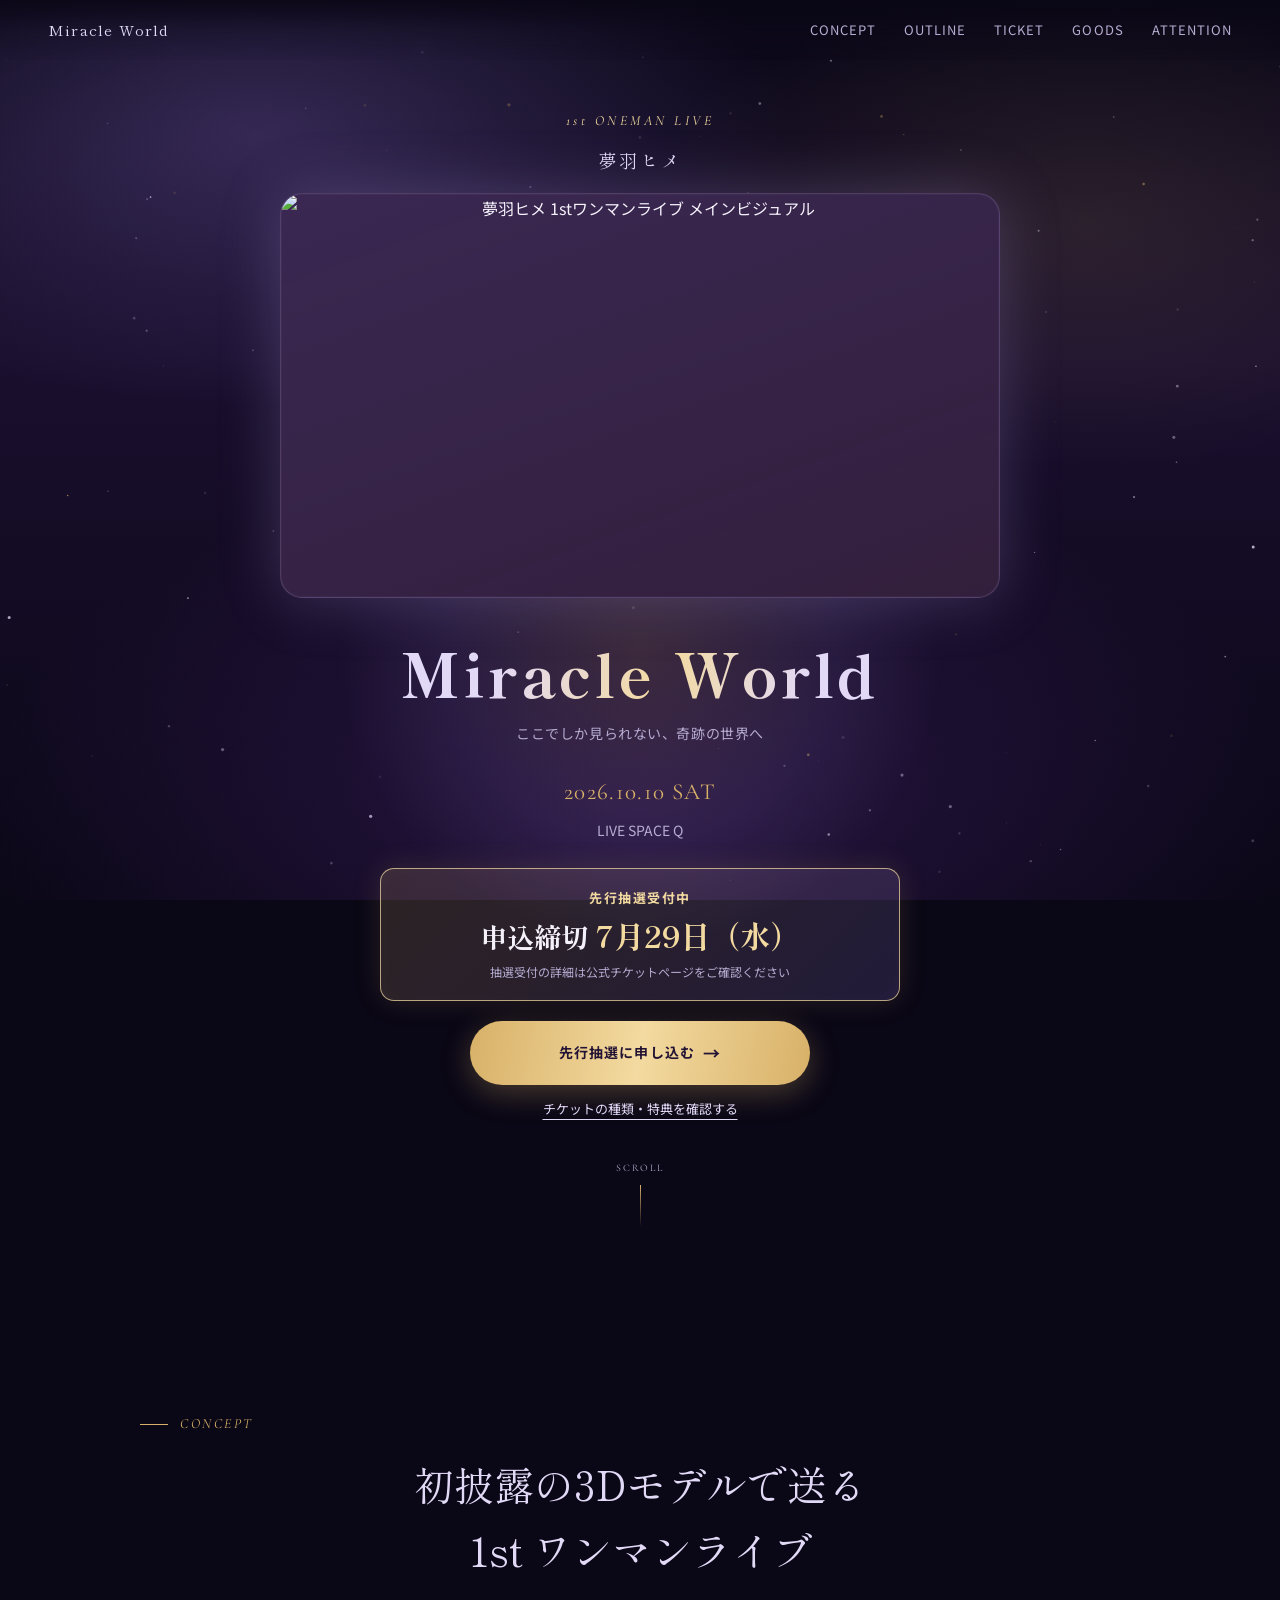
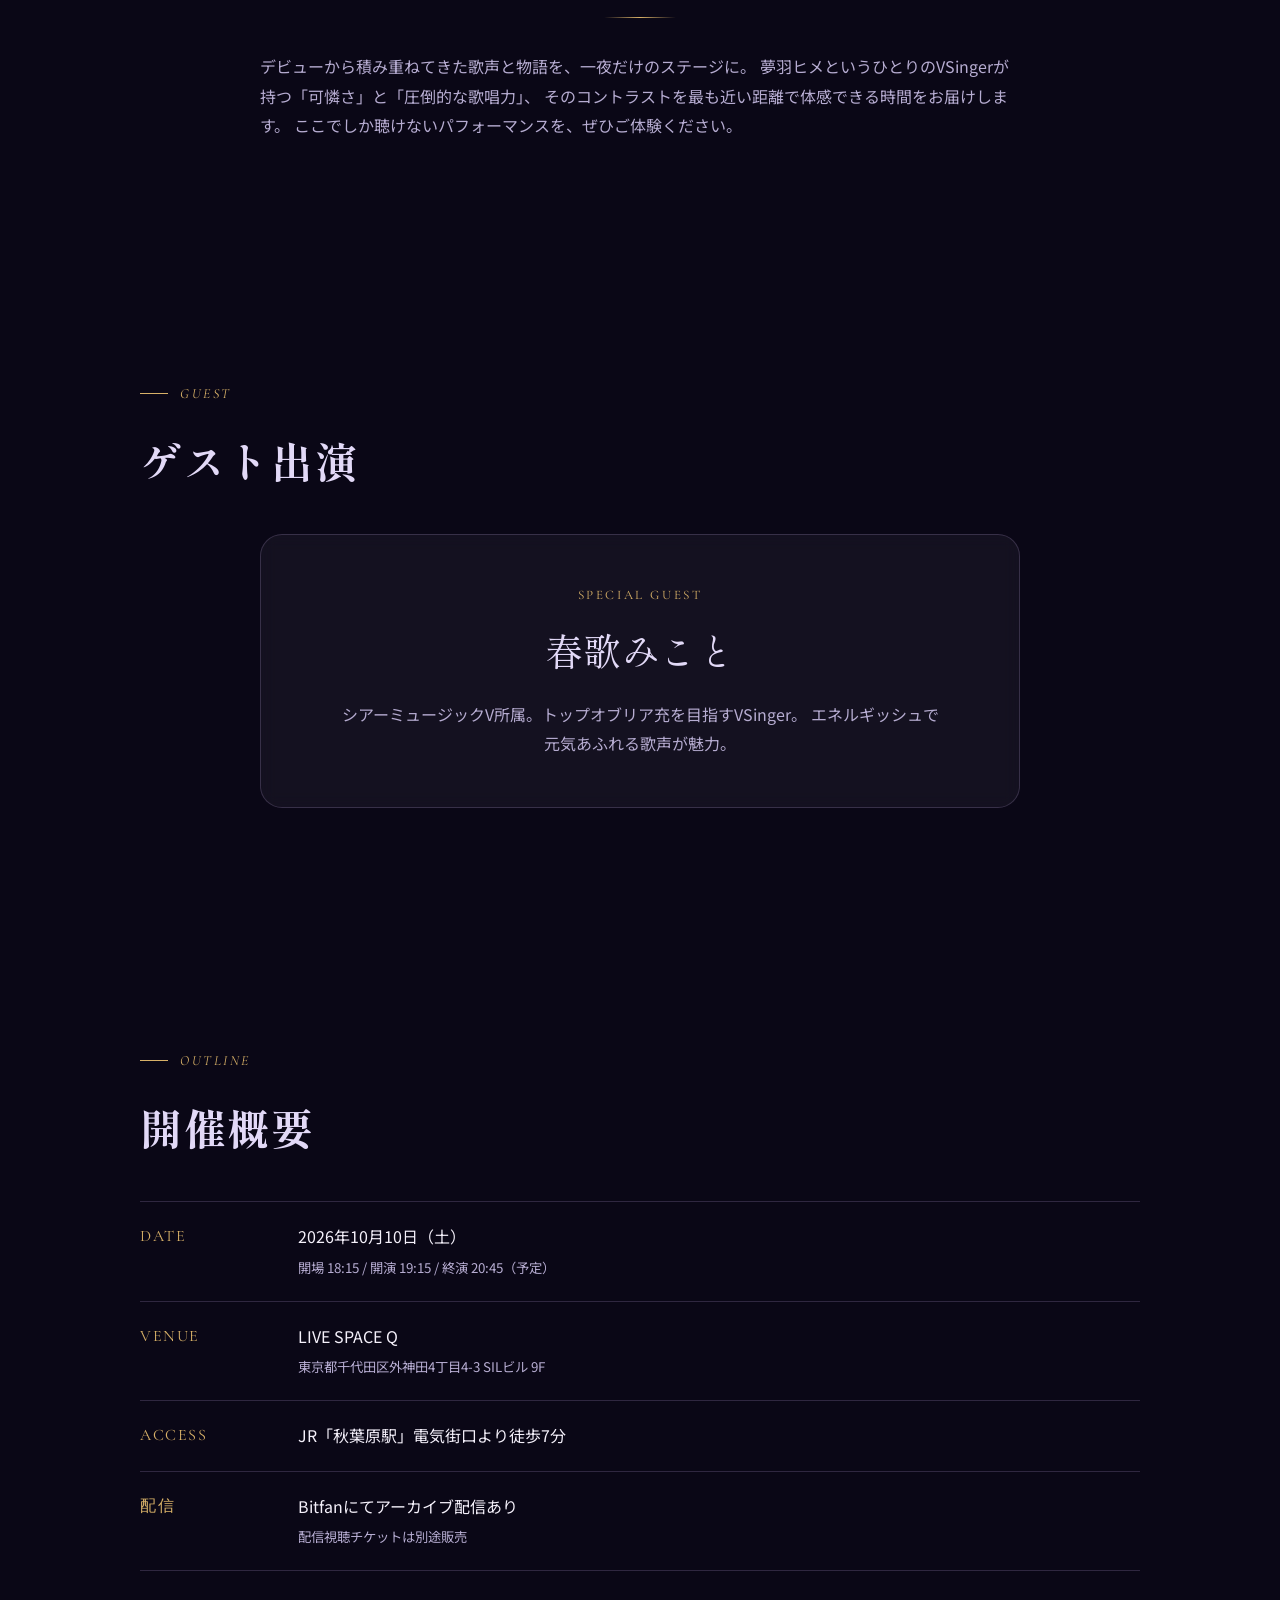
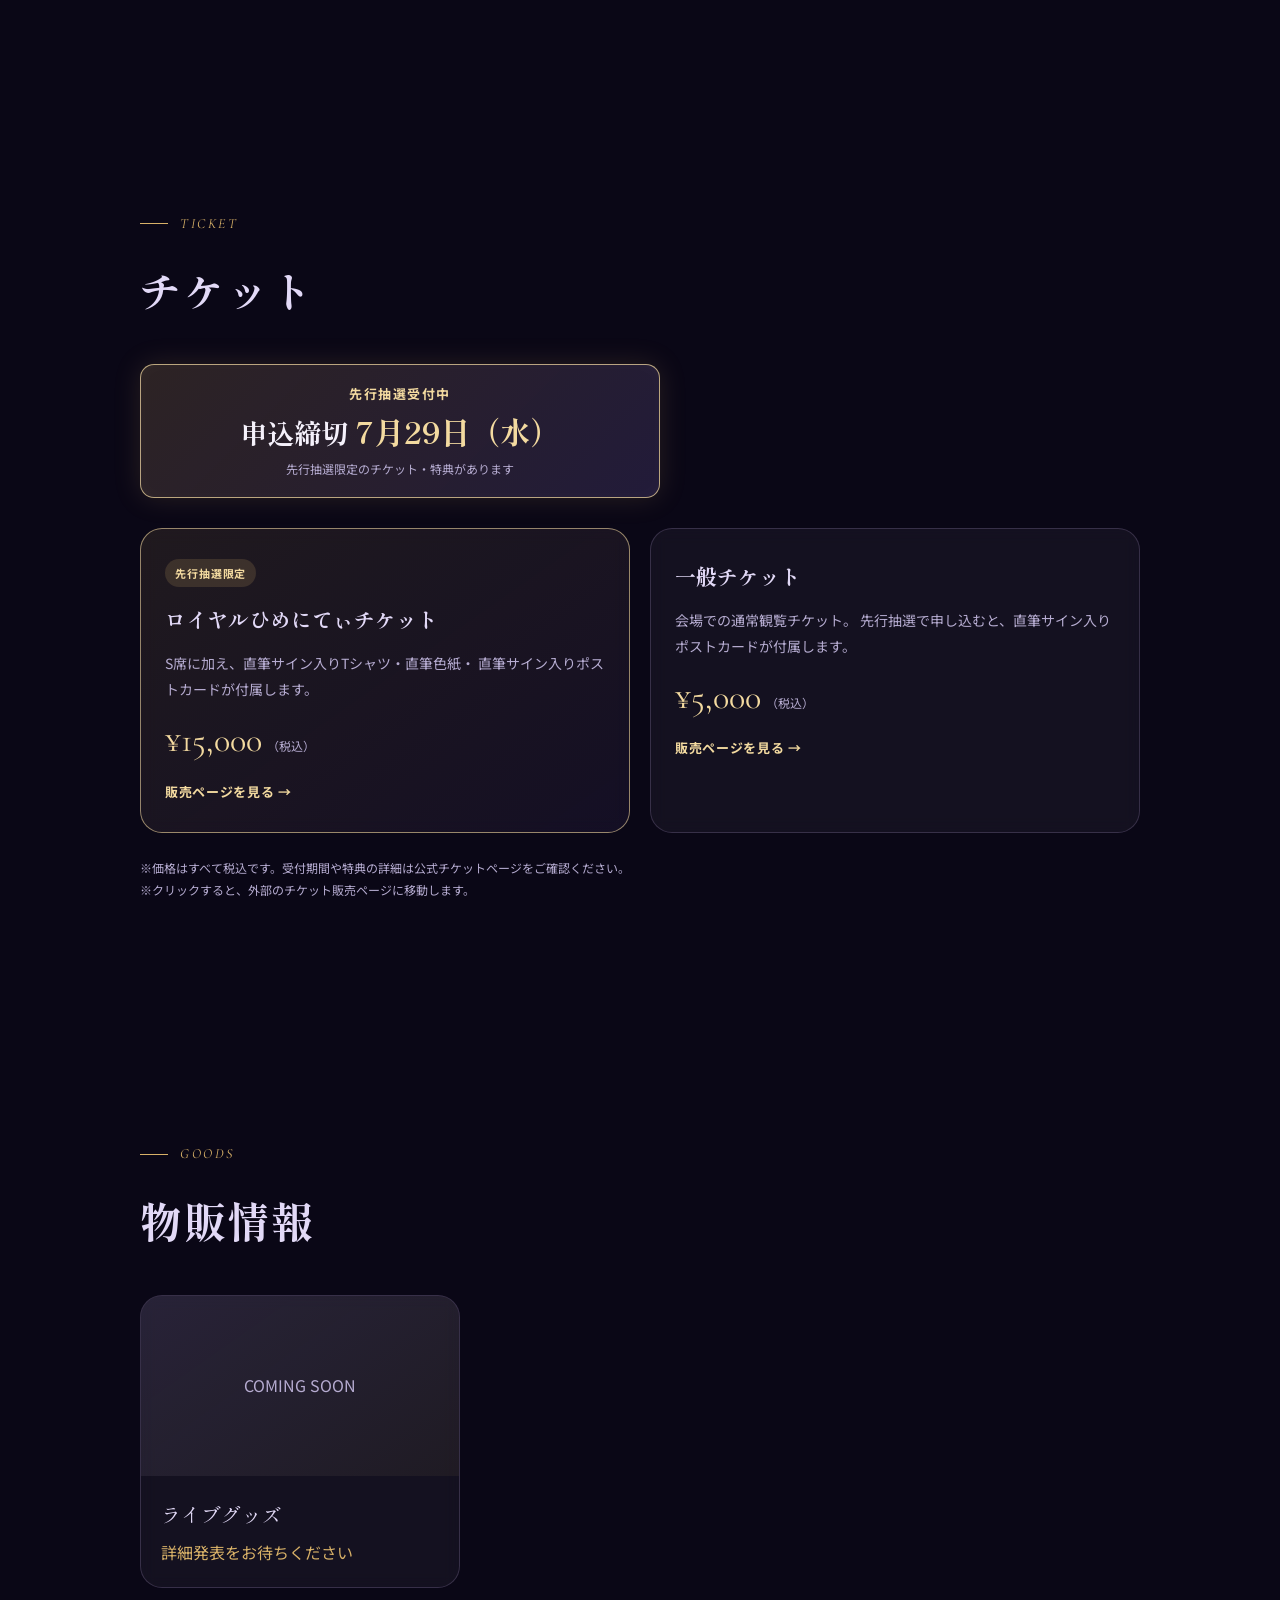
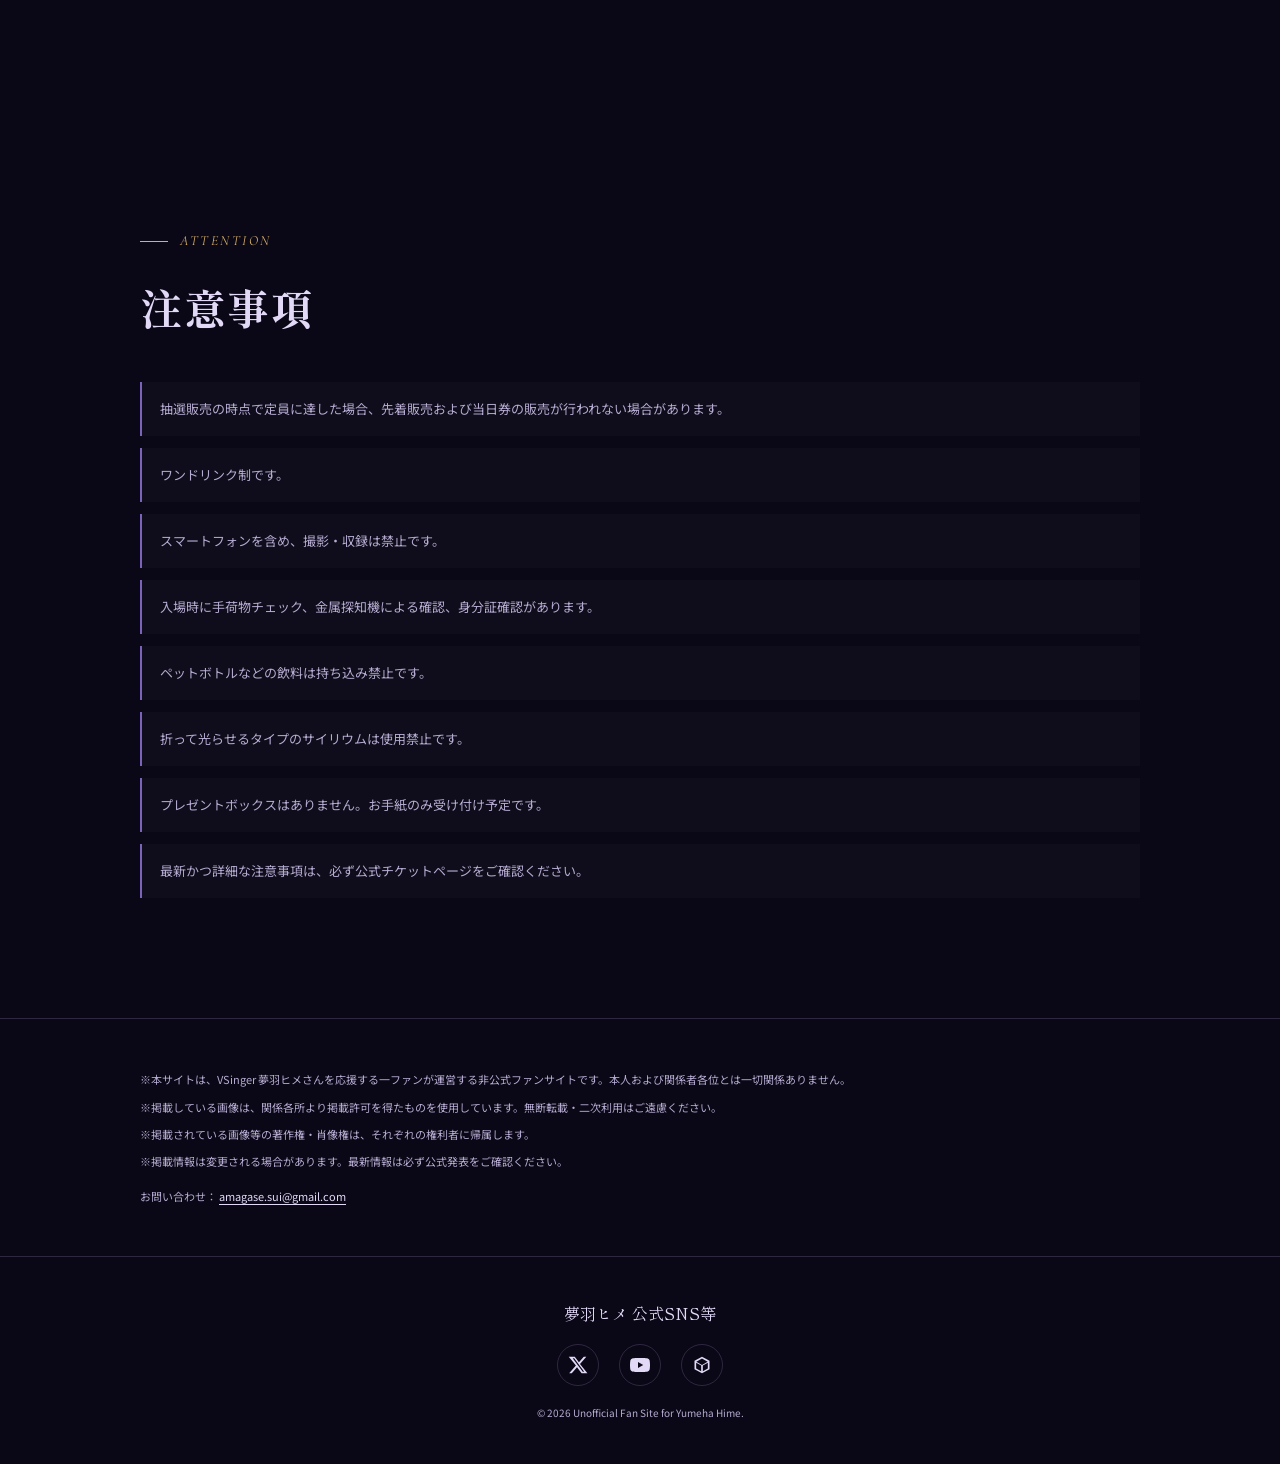
==== index.html @ 1107218e "Add files via upload" ====
<!DOCTYPE html>
<html lang="ja">
<head>
  <meta charset="UTF-8">
  <meta name="viewport" content="width=device-width, initial-scale=1.0, viewport-fit=cover">
  <title>夢羽ヒメ 1stワンマンライブ「Miracle World」| 非公式特設サイト</title>
  <meta name="description" content="夢羽ヒメ 1stワンマンライブ「Miracle World」非公式特設サイト。日時・会場・チケット情報はこちら。">

  <link rel="preconnect" href="https://fonts.googleapis.com">
  <link rel="preconnect" href="https://fonts.gstatic.com" crossorigin>
  <link href="https://fonts.googleapis.com/css2?family=Shippori+Mincho:wght@500;600;800&family=Noto+Sans+JP:wght@300;400;500;700&family=Cormorant+Garamond:ital,wght@0,500;1,500&display=swap" rel="stylesheet">

  <style>
    :root{
      --bg-void:#0a0716;
      --bg-nebula-1:#241238;
      --bg-nebula-2:#3d1f63;
      --bg-nebula-3:#1a0f2e;
      --lavender:#b6a3e8;
      --lavender-soft:#e2d9f7;
      --lavender-deep:#7a63b8;
      --gold:#d8b168;
      --gold-bright:#f3daa0;
      --text-main:#f5f1fb;
      --text-sub:#b6acd1;
      --panel-bg:rgba(255,255,255,.045);
      --panel-border:rgba(214,190,255,.18);
      --font-display:'Shippori Mincho', serif;
      --font-body:'Noto Sans JP', sans-serif;
      --font-en:'Cormorant Garamond', serif;
      --max-width:1080px;
      --radius-l:22px;
      --radius-m:14px;
      --space-section:clamp(64px,10vw,120px);
    }

    *,*::before,*::after{
      box-sizing:border-box;
      margin:0;
      padding:0;
    }

    html{scroll-behavior:smooth;}

    body{
      background:var(--bg-void);
      color:var(--text-main);
      font-family:var(--font-body);
      line-height:1.85;
      overflow-x:hidden;
      -webkit-font-smoothing:antialiased;
    }

    img{max-width:100%;display:block;}
    a{color:inherit;text-decoration:none;}
    ul{list-style:none;}
    section{position:relative;z-index:2;}

    .cosmos{
      position:fixed;
      inset:0;
      z-index:0;
      pointer-events:none;
      background:
        radial-gradient(ellipse 70% 50% at 20% 15%,rgba(122,99,184,.35),transparent 60%),
        radial-gradient(ellipse 60% 45% at 85% 25%,rgba(216,177,104,.12),transparent 60%),
        radial-gradient(ellipse 80% 60% at 50% 90%,rgba(61,31,99,.55),transparent 65%),
        linear-gradient(180deg,var(--bg-void) 0%,var(--bg-nebula-3) 40%,var(--bg-void) 100%);
    }

    #stars{
      position:fixed;
      inset:0;
      z-index:1;
      pointer-events:none;
    }

    #stars canvas{
      width:100%;
      height:100%;
      display:block;
    }

    header.nav{
      position:fixed;
      top:0;
      left:0;
      right:0;
      z-index:50;
      display:flex;
      align-items:center;
      justify-content:space-between;
      padding:16px clamp(16px,4vw,48px);
      background:linear-gradient(180deg,rgba(10,7,22,.9),rgba(10,7,22,.25),transparent);
      backdrop-filter:blur(8px);
    }

    .nav-logo{
      font-family:var(--font-display);
      font-size:15px;
      letter-spacing:.08em;
      color:var(--lavender-soft);
    }

    .nav-links{
      display:none;
      gap:28px;
      font-size:13px;
      letter-spacing:.08em;
    }

    .nav-links a{
      color:var(--text-sub);
      transition:color .25s;
    }

    .nav-links a:hover{color:var(--gold-bright);}

    .nav-toggle{
      display:flex;
      flex-direction:column;
      gap:5px;
      background:none;
      border:none;
      cursor:pointer;
      padding:6px;
    }

    .nav-toggle span{
      width:22px;
      height:1.5px;
      background:var(--lavender-soft);
    }

    .nav-drawer{
      position:fixed;
      inset:0 0 0 auto;
      width:70%;
      max-width:280px;
      z-index:60;
      background:linear-gradient(180deg,var(--bg-nebula-1),var(--bg-void));
      border-left:1px solid var(--panel-border);
      padding:80px 32px;
      display:flex;
      flex-direction:column;
      gap:26px;
      transform:translateX(100%);
      transition:transform .4s ease;
    }

    .nav-drawer.open{transform:translateX(0);}

    .nav-drawer a{
      font-size:15px;
      color:var(--text-sub);
      letter-spacing:.08em;
    }

    .nav-scrim{
      position:fixed;
      inset:0;
      z-index:55;
      background:rgba(0,0,0,.55);
      opacity:0;
      pointer-events:none;
      transition:opacity .3s;
    }

    .nav-scrim.open{
      opacity:1;
      pointer-events:auto;
    }

    .section-inner{
      max-width:var(--max-width);
      margin:0 auto;
      padding:0 clamp(20px,5vw,40px);
    }

    .eyebrow{
      font-family:var(--font-en);
      font-style:italic;
      letter-spacing:.18em;
      color:var(--gold);
      font-size:14px;
      text-transform:uppercase;
      display:flex;
      align-items:center;
      gap:12px;
      margin-bottom:14px;
    }

    .eyebrow::before{
      content:'';
      width:28px;
      height:1px;
      background:var(--gold);
    }

    h2.section-title{
      font-family:var(--font-display);
      font-weight:700;
      font-size:clamp(28px,5vw,42px);
      color:var(--lavender-soft);
      margin-bottom:36px;
      letter-spacing:.04em;
    }

    .hero{
      min-height:100svh;
      display:flex;
      flex-direction:column;
      align-items:center;
      justify-content:center;
      text-align:center;
      padding:108px 20px 64px;
      position:relative;
    }

    .hero-halo{
      position:absolute;
      top:50%;
      left:50%;
      width:min(90vw,620px);
      aspect-ratio:1;
      transform:translate(-50%,-50%);
      background:radial-gradient(circle,rgba(216,177,104,.16),rgba(182,163,232,.08) 45%,transparent 70%);
      border-radius:50%;
      z-index:-1;
      animation:halo-pulse 7s ease-in-out infinite;
    }

    @keyframes halo-pulse{
      0%,100%{opacity:.7;transform:translate(-50%,-50%) scale(1);}
      50%{opacity:1;transform:translate(-50%,-50%) scale(1.06);}
    }

    .hero-eyebrow{
      font-family:var(--font-en);
      font-style:italic;
      letter-spacing:.25em;
      color:var(--gold-bright);
      font-size:14px;
      margin-bottom:10px;
    }

    .hero-name{
      font-family:var(--font-display);
      font-size:clamp(15px,3vw,18px);
      color:var(--lavender-soft);
      letter-spacing:.15em;
      margin-bottom:16px;
    }

    .hero-visual{
      width:min(92vw,720px);
      aspect-ratio:16/9;
      margin:0 auto 30px;
      border-radius:var(--radius-l);
      border:1px solid var(--panel-border);
      background:linear-gradient(160deg,rgba(182,163,232,.15),rgba(216,177,104,.08)),var(--bg-nebula-1);
      box-shadow:0 0 60px rgba(182,163,232,.25),0 0 0 1px rgba(255,255,255,.03) inset;
      overflow:hidden;
    }

    .hero-visual img{
      width:100%;
      height:100%;
      object-fit:cover;
    }

    .hero-title{
      font-family:var(--font-display);
      font-weight:800;
      letter-spacing:.06em;
      font-size:clamp(32px,8vw,60px);
      line-height:1.25;
      background:linear-gradient(100deg,var(--lavender-soft) 20%,var(--gold-bright) 55%,var(--lavender-soft) 85%);
      -webkit-background-clip:text;
      background-clip:text;
      color:transparent;
      margin:6px 0 12px;
    }

    .hero-sub{
      color:var(--text-sub);
      font-size:14px;
      letter-spacing:.04em;
      margin-bottom:24px;
    }

    .hero-date{
      font-family:var(--font-en);
      font-size:clamp(19px,3vw,23px);
      letter-spacing:.06em;
      color:var(--gold);
      margin-bottom:4px;
    }

    .hero-venue{
      font-size:14px;
      color:var(--text-sub);
      margin-bottom:24px;
    }

    .ticket-deadline-box{
      width:min(92vw,520px);
      margin:0 auto 20px;
      padding:17px 20px;
      border:1px solid rgba(243,218,160,.72);
      border-radius:var(--radius-m);
      background:
        linear-gradient(135deg,rgba(216,177,104,.17),rgba(122,99,184,.22));
      box-shadow:
        0 0 28px rgba(216,177,104,.15),
        inset 0 0 20px rgba(255,255,255,.025);
    }

    .ticket-deadline-label{
      color:var(--gold-bright);
      font-size:13px;
      font-weight:700;
      letter-spacing:.12em;
      margin-bottom:3px;
    }

    .ticket-deadline-date{
      color:var(--text-main);
      font-family:var(--font-display);
      font-size:clamp(20px,5vw,27px);
      font-weight:800;
      line-height:1.5;
    }

    .ticket-deadline-date strong{
      color:var(--gold-bright);
      font-size:1.12em;
    }

    .ticket-deadline-note{
      margin-top:3px;
      color:var(--text-sub);
      font-size:12px;
    }

    .hero-ticket-actions{
      display:flex;
      flex-direction:column;
      align-items:center;
      gap:12px;
    }

    .btn{
      display:inline-flex;
      align-items:center;
      gap:8px;
      justify-content:center;
      padding:15px 38px;
      border-radius:999px;
      font-size:14px;
      letter-spacing:.08em;
      font-weight:500;
      border:1px solid transparent;
      cursor:pointer;
      transition:transform .25s,box-shadow .25s;
    }

    .btn-primary{
      width:min(88vw,340px);
      background:linear-gradient(100deg,var(--gold) 0%,var(--gold-bright) 50%,var(--gold) 100%);
      color:#231334;
      font-weight:700;
      box-shadow:0 8px 30px rgba(216,177,104,.3);
    }

    .btn-primary:hover{
      transform:translateY(-2px);
      box-shadow:0 12px 34px rgba(216,177,104,.45);
    }

    .btn-arrow{
      font-size:17px;
      transition:transform .25s;
    }

    .btn-primary:hover .btn-arrow{transform:translateX(3px);}

    .hero-ticket-detail-link{
      color:var(--lavender-soft);
      font-size:13px;
      text-decoration:underline;
      text-underline-offset:5px;
      transition:color .25s;
    }

    .hero-ticket-detail-link:hover{color:var(--gold-bright);}

    .scroll-cue{
      margin-top:38px;
      display:flex;
      flex-direction:column;
      align-items:center;
      gap:8px;
      color:var(--text-sub);
      font-family:var(--font-en);
      font-size:10px;
      letter-spacing:.18em;
    }

    .scroll-cue .line{
      width:1px;
      height:42px;
      background:linear-gradient(var(--gold),transparent);
    }

    .concept,
    .guest,
    .outline,
    .ticket,
    .goods,
    .attention,
    .disclaimer{
      padding:var(--space-section) 0;
    }

    .concept-lead{
      font-family:var(--font-display);
      font-size:clamp(24px,5vw,40px);
      line-height:1.65;
      color:var(--lavender-soft);
      text-align:center;
    }

    .divider{
      width:72px;
      height:1px;
      margin:34px auto;
      background:linear-gradient(90deg,transparent,var(--gold),transparent);
    }

    .concept-body{
      max-width:760px;
      margin:0 auto;
      color:var(--text-sub);
    }

    .guest-card,
    .ticket-card,
    .goods-card{
      border:1px solid var(--panel-border);
      border-radius:var(--radius-l);
      background:var(--panel-bg);
      backdrop-filter:blur(8px);
    }

    .guest-card{
      max-width:760px;
      margin:0 auto;
      padding:clamp(26px,5vw,48px);
      text-align:center;
    }

    .guest-role{
      color:var(--gold);
      font-family:var(--font-en);
      letter-spacing:.2em;
      font-size:13px;
      margin-bottom:8px;
    }

    .guest-name{
      font-family:var(--font-display);
      color:var(--lavender-soft);
      font-size:clamp(26px,5vw,38px);
      margin-bottom:14px;
    }

    .guest-desc{
      color:var(--text-sub);
      max-width:600px;
      margin:0 auto;
    }

    .outline-table{
      border-top:1px solid var(--panel-border);
    }

    .outline-row{
      display:grid;
      grid-template-columns:90px 1fr;
      gap:18px;
      padding:20px 0;
      border-bottom:1px solid var(--panel-border);
    }

    .outline-row dt{
      color:var(--gold);
      font-family:var(--font-en);
      letter-spacing:.1em;
    }

    .outline-row dd{
      color:var(--text-main);
    }

    .outline-row small{
      display:block;
      color:var(--text-sub);
      margin-top:4px;
    }

    .ticket .ticket-deadline-box{
      margin:0 0 30px;
      text-align:center;
    }

    .ticket-grid{
      display:grid;
      grid-template-columns:1fr;
      gap:20px;
    }

    .ticket-card-link{
      display:block;
      height:100%;
    }

    .ticket-card{
      position:relative;
      height:100%;
      padding:28px 24px;
      transition:transform .25s,border-color .25s,box-shadow .25s;
    }

    .ticket-card-link:hover .ticket-card{
      transform:translateY(-4px);
      border-color:rgba(243,218,160,.55);
      box-shadow:0 14px 38px rgba(0,0,0,.22);
    }

    .ticket-card.is-featured{
      border-color:rgba(243,218,160,.58);
      background:linear-gradient(145deg,rgba(216,177,104,.11),rgba(122,99,184,.09));
    }

    .ticket-badge{
      display:inline-block;
      margin-bottom:13px;
      padding:4px 10px;
      border-radius:999px;
      background:rgba(216,177,104,.16);
      color:var(--gold-bright);
      font-size:11px;
      font-weight:700;
      letter-spacing:.08em;
    }

    .ticket-name{
      color:var(--lavender-soft);
      font-family:var(--font-display);
      font-size:21px;
      margin-bottom:12px;
    }

    .ticket-desc{
      color:var(--text-sub);
      font-size:14px;
    }

    .ticket-price{
      margin-top:18px;
      color:var(--gold-bright);
      font-family:var(--font-en);
      font-size:34px;
      line-height:1.2;
    }

    .ticket-price span{
      margin-left:5px;
      color:var(--text-sub);
      font-family:var(--font-body);
      font-size:12px;
    }

    .ticket-card-cta{
      margin-top:18px;
      color:var(--gold-bright);
      font-size:13px;
      font-weight:700;
      letter-spacing:.05em;
    }

    .ticket-note{
      margin-top:24px;
      color:var(--text-sub);
      font-size:12px;
    }

    .goods-grid{
      display:grid;
      grid-template-columns:1fr;
      gap:20px;
    }

    .goods-card{
      overflow:hidden;
    }

    .goods-thumb{
      min-height:180px;
      display:grid;
      place-items:center;
      color:var(--text-sub);
      background:linear-gradient(145deg,rgba(182,163,232,.12),rgba(216,177,104,.06));
    }

    .goods-info{
      padding:20px;
    }

    .goods-info .name{
      color:var(--lavender-soft);
      font-family:var(--font-display);
      font-size:20px;
    }

    .goods-info .price{
      color:var(--gold);
      margin-top:5px;
    }

    .attention-list{
      display:grid;
      gap:12px;
    }

    .attention-list li{
      padding:15px 18px;
      border-left:2px solid var(--lavender-deep);
      background:rgba(255,255,255,.025);
      color:var(--text-sub);
      font-size:13px;
    }

    .disclaimer{
      border-top:1px solid var(--panel-border);
      padding-top:50px;
      padding-bottom:50px;
    }

    .disclaimer-list{
      display:grid;
      gap:7px;
      color:var(--text-sub);
      font-size:11px;
    }

    .disclaimer-contact{
      margin-top:14px;
      color:var(--text-sub);
      font-size:11px;
    }

    .disclaimer-contact a{
      color:var(--lavender-soft);
      text-decoration:underline;
      text-underline-offset:3px;
    }

    footer{
      position:relative;
      z-index:2;
      padding:42px 20px;
      text-align:center;
      border-top:1px solid var(--panel-border);
    }

    .footer-name{
      color:var(--lavender-soft);
      font-family:var(--font-display);
      margin-bottom:15px;
    }

    .sns-links{
      display:flex;
      justify-content:center;
      gap:20px;
      margin-bottom:18px;
    }

    .sns-links a{
      width:42px;
      height:42px;
      display:grid;
      place-items:center;
      border:1px solid var(--panel-border);
      border-radius:50%;
      color:var(--lavender-soft);
      transition:border-color .25s,color .25s,transform .25s;
    }

    .sns-links a:hover{
      border-color:var(--gold);
      color:var(--gold-bright);
      transform:translateY(-2px);
    }

    .sns-links svg{
      width:20px;
      height:20px;
    }

    .footer-copy{
      color:var(--text-sub);
      font-size:10px;
    }

    .reveal{
      opacity:0;
      transform:translateY(18px);
      transition:opacity .7s ease,transform .7s ease;
    }

    .reveal.is-visible{
      opacity:1;
      transform:none;
    }

    @media(min-width:760px){
      .nav-links{display:flex;}
      .nav-toggle{display:none;}
      .ticket-grid{grid-template-columns:repeat(2,1fr);}
      .goods-grid{grid-template-columns:repeat(3,1fr);}
      .outline-row{grid-template-columns:140px 1fr;}
    }

    @media(prefers-reduced-motion:reduce){
      *,*::before,*::after{
        animation-duration:.01ms !important;
        animation-iteration-count:1 !important;
        transition-duration:.01ms !important;
      }
      html{scroll-behavior:auto;}
      .reveal{opacity:1;transform:none;}
    }
  </style>
</head>

<body>
  <div class="cosmos"></div>
  <div id="stars"></div>

  <header class="nav">
    <a href="#top" class="nav-logo">Miracle World</a>

    <nav class="nav-links" aria-label="メインメニュー">
      <a href="#concept">CONCEPT</a>
      <a href="#outline">OUTLINE</a>
      <a href="#ticket">TICKET</a>
      <a href="#goods">GOODS</a>
      <a href="#attention">ATTENTION</a>
    </nav>

    <button class="nav-toggle" id="navToggle" aria-label="メニューを開く" aria-expanded="false">
      <span></span><span></span><span></span>
    </button>
  </header>

  <div class="nav-scrim" id="navScrim"></div>

  <nav class="nav-drawer" id="navDrawer" aria-label="スマートフォンメニュー">
    <a href="#concept">CONCEPT</a>
    <a href="#outline">OUTLINE</a>
    <a href="#ticket">TICKET</a>
    <a href="#goods">GOODS</a>
    <a href="#attention">ATTENTION</a>
  </nav>

  <main>
    <section class="hero" id="top">
      <div class="hero-halo"></div>

      <p class="hero-eyebrow">1st ONEMAN LIVE</p>
      <p class="hero-name">夢羽ヒメ</p>

      <div class="hero-visual">
        <img
          src="https://www.dropbox.com/scl/fi/8jknj02o5403amtejhrmm/95b540d6735c1f76.png?rlkey=w0fds0o0ecyu2zb3ecxdmo730&st=s5vfmfqf&raw=1"
          alt="夢羽ヒメ 1stワンマンライブ メインビジュアル"
        >
      </div>

      <h1 class="hero-title">Miracle World</h1>
      <p class="hero-sub">ここでしか見られない、奇跡の世界へ</p>
      <p class="hero-date">2026.10.10 SAT</p>
      <p class="hero-venue">LIVE SPACE Q</p>

      <div class="ticket-deadline-box" aria-label="先行抽選受付期間">
        <p class="ticket-deadline-label">先行抽選受付中</p>
        <p class="ticket-deadline-date">
          申込締切 <strong>7月29日（水）</strong>
        </p>
        <p class="ticket-deadline-note">
          抽選受付の詳細は公式チケットページをご確認ください
        </p>
      </div>

      <div class="hero-ticket-actions">
        <a
          href="https://jcm-event.bitfan.id/events/21090"
          class="btn btn-primary"
          target="_blank"
          rel="noopener noreferrer"
        >
          先行抽選に申し込む
          <span class="btn-arrow" aria-hidden="true">→</span>
        </a>

        <a href="#ticket" class="hero-ticket-detail-link">
          チケットの種類・特典を確認する
        </a>
      </div>

      <div class="scroll-cue">
        <span>SCROLL</span>
        <span class="line"></span>
      </div>
    </section>

    <section class="concept" id="concept">
      <div class="section-inner">
        <p class="eyebrow">Concept</p>
        <p class="concept-lead">
          初披露の3Dモデルで送る<br>
          1st ワンマンライブ
        </p>
        <div class="divider"></div>
        <p class="concept-body">
          デビューから積み重ねてきた歌声と物語を、一夜だけのステージに。
          夢羽ヒメというひとりのVSingerが持つ「可憐さ」と「圧倒的な歌唱力」、
          そのコントラストを最も近い距離で体感できる時間をお届けします。
          ここでしか聴けないパフォーマンスを、ぜひご体験ください。
        </p>
      </div>
    </section>

    <section class="guest" id="guest">
      <div class="section-inner">
        <p class="eyebrow">Guest</p>
        <h2 class="section-title">ゲスト出演</h2>

        <div class="guest-card reveal">
          <p class="guest-role">SPECIAL GUEST</p>
          <p class="guest-name">春歌みこと</p>
          <p class="guest-desc">
            シアーミュージックV所属。トップオブリア充を目指すVSinger。
            エネルギッシュで元気あふれる歌声が魅力。
          </p>
        </div>
      </div>
    </section>

    <section class="outline" id="outline">
      <div class="section-inner">
        <p class="eyebrow">Outline</p>
        <h2 class="section-title">開催概要</h2>

        <dl class="outline-table">
          <div class="outline-row reveal">
            <dt>DATE</dt>
            <dd>
              2026年10月10日（土）
              <small>開場 18:15 / 開演 19:15 / 終演 20:45（予定）</small>
            </dd>
          </div>

          <div class="outline-row reveal">
            <dt>VENUE</dt>
            <dd>
              LIVE SPACE Q
              <small>東京都千代田区外神田4丁目4-3 SILビル 9F</small>
            </dd>
          </div>

          <div class="outline-row reveal">
            <dt>ACCESS</dt>
            <dd>JR「秋葉原駅」電気街口より徒歩7分</dd>
          </div>

          <div class="outline-row reveal">
            <dt>配信</dt>
            <dd>
              Bitfanにてアーカイブ配信あり
              <small>配信視聴チケットは別途販売</small>
            </dd>
          </div>
        </dl>
      </div>
    </section>

    <section class="ticket" id="ticket">
      <div class="section-inner">
        <p class="eyebrow">Ticket</p>
        <h2 class="section-title">チケット</h2>

        <div class="ticket-deadline-box">
          <p class="ticket-deadline-label">先行抽選受付中</p>
          <p class="ticket-deadline-date">
            申込締切 <strong>7月29日（水）</strong>
          </p>
          <p class="ticket-deadline-note">
            先行抽選限定のチケット・特典があります
          </p>
        </div>

        <div class="ticket-grid">
          <a
            href="https://jcm-event.bitfan.id/events/21090"
            class="ticket-card-link"
            target="_blank"
            rel="noopener noreferrer"
            aria-label="ロイヤルひめにてぃチケットの販売ページを見る"
          >
            <article class="ticket-card is-featured reveal">
              <span class="ticket-badge">先行抽選限定</span>
              <h3 class="ticket-name">ロイヤルひめにてぃチケット</h3>
              <p class="ticket-desc">
                S席に加え、直筆サイン入りTシャツ・直筆色紙・
                直筆サイン入りポストカードが付属します。
              </p>
              <p class="ticket-price">¥15,000<span>（税込）</span></p>
              <p class="ticket-card-cta">販売ページを見る →</p>
            </article>
          </a>

          <a
            href="https://jcm-event.bitfan.id/events/21090"
            class="ticket-card-link"
            target="_blank"
            rel="noopener noreferrer"
            aria-label="一般チケットの販売ページを見る"
          >
            <article class="ticket-card reveal">
              <h3 class="ticket-name">一般チケット</h3>
              <p class="ticket-desc">
                会場での通常観覧チケット。
                先行抽選で申し込むと、直筆サイン入りポストカードが付属します。
              </p>
              <p class="ticket-price">¥5,000<span>（税込）</span></p>
              <p class="ticket-card-cta">販売ページを見る →</p>
            </article>
          </a>
        </div>

        <p class="ticket-note">
          ※価格はすべて税込です。受付期間や特典の詳細は公式チケットページをご確認ください。<br>
          ※クリックすると、外部のチケット販売ページに移動します。
        </p>
      </div>
    </section>

    <section class="goods" id="goods">
      <div class="section-inner">
        <p class="eyebrow">Goods</p>
        <h2 class="section-title">物販情報</h2>

        <div class="goods-grid">
          <article class="goods-card reveal">
            <div class="goods-thumb">COMING SOON</div>
            <div class="goods-info">
              <p class="name">ライブグッズ</p>
              <p class="price">詳細発表をお待ちください</p>
            </div>
          </article>
        </div>
      </div>
    </section>

    <section class="attention" id="attention">
      <div class="section-inner">
        <p class="eyebrow">Attention</p>
        <h2 class="section-title">注意事項</h2>

        <ul class="attention-list">
          <li class="reveal">抽選販売の時点で定員に達した場合、先着販売および当日券の販売が行われない場合があります。</li>
          <li class="reveal">ワンドリンク制です。</li>
          <li class="reveal">スマートフォンを含め、撮影・収録は禁止です。</li>
          <li class="reveal">入場時に手荷物チェック、金属探知機による確認、身分証確認があります。</li>
          <li class="reveal">ペットボトルなどの飲料は持ち込み禁止です。</li>
          <li class="reveal">折って光らせるタイプのサイリウムは使用禁止です。</li>
          <li class="reveal">プレゼントボックスはありません。お手紙のみ受け付け予定です。</li>
          <li class="reveal">最新かつ詳細な注意事項は、必ず公式チケットページをご確認ください。</li>
        </ul>
      </div>
    </section>

    <section class="disclaimer" id="disclaimer">
      <div class="section-inner">
        <ul class="disclaimer-list">
          <li>※本サイトは、VSinger 夢羽ヒメさんを応援する一ファンが運営する非公式ファンサイトです。本人および関係者各位とは一切関係ありません。</li>
          <li>※掲載している画像は、関係各所より掲載許可を得たものを使用しています。無断転載・二次利用はご遠慮ください。</li>
          <li>※掲載されている画像等の著作権・肖像権は、それぞれの権利者に帰属します。</li>
          <li>※掲載情報は変更される場合があります。最新情報は必ず公式発表をご確認ください。</li>
        </ul>

        <p class="disclaimer-contact">
          お問い合わせ：
          <a href="mailto:amagase.sui@gmail.com">amagase.sui@gmail.com</a>
        </p>
      </div>
    </section>
  </main>

  <footer>
    <p class="footer-name">夢羽ヒメ 公式SNS等</p>

    <div class="sns-links">
      <a href="https://x.com/hime_yumeha" aria-label="X" target="_blank" rel="noopener noreferrer">
        <svg viewBox="0 0 24 24" fill="currentColor" aria-hidden="true">
          <path d="M18.9 2H22l-7.6 8.7L23.3 22h-7l-5.5-7.2L4.5 22H1.4l8.1-9.3L.9 2h7.2l5 6.6L18.9 2Zm-1.2 18h1.7L7.4 4H5.6l12.1 16Z"/>
        </svg>
      </a>

      <a href="https://www.youtube.com/@hime.yumeha" aria-label="YouTube" target="_blank" rel="noopener noreferrer">
        <svg viewBox="0 0 24 24" fill="currentColor" aria-hidden="true">
          <path d="M23.5 6.2a3 3 0 0 0-2.1-2.1C19.5 3.5 12 3.5 12 3.5s-7.5 0-9.4.6A3 3 0 0 0 .5 6.2 31 31 0 0 0 0 12a31 31 0 0 0 .5 5.8 3 3 0 0 0 2.1 2.1c1.9.6 9.4.6 9.4.6s7.5 0 9.4-.6a3 3 0 0 0 2.1-2.1A31 31 0 0 0 24 12a31 31 0 0 0-.5-5.8ZM9.6 15.5v-7l6.3 3.5-6.3 3.5Z"/>
        </svg>
      </a>

      <a href="https://lit.link/HimeYumeha" aria-label="lit.link" target="_blank" rel="noopener noreferrer">
        <svg viewBox="0 0 24 24" fill="currentColor" aria-hidden="true">
          <path d="M12 2 3 7v10l9 5 9-5V7l-9-5Zm0 2.3 6.8 3.8L12 12l-6.8-3.9L12 4.3ZM5 9.2l6 3.4v7L5 16.2v-7Zm8 10.4v-7l6-3.4v7l-6 3.4Z"/>
        </svg>
      </a>
    </div>

    <p class="footer-copy">© 2026 Unofficial Fan Site for Yumeha Hime.</p>
  </footer>

  <script>
    "use strict";

    function initNavToggle(){
      const toggle = document.getElementById("navToggle");
      const drawer = document.getElementById("navDrawer");
      const scrim = document.getElementById("navScrim");

      const closeDrawer = () => {
        drawer.classList.remove("open");
        scrim.classList.remove("open");
        toggle.setAttribute("aria-expanded","false");
      };

      toggle.addEventListener("click",() => {
        const isOpen = drawer.classList.toggle("open");
        scrim.classList.toggle("open",isOpen);
        toggle.setAttribute("aria-expanded",String(isOpen));
      });

      scrim.addEventListener("click",closeDrawer);
      drawer.querySelectorAll("a").forEach(link => {
        link.addEventListener("click",closeDrawer);
      });
    }

    function initReveal(){
      const targets = document.querySelectorAll(".reveal");

      if(!("IntersectionObserver" in window)){
        targets.forEach(target => target.classList.add("is-visible"));
        return;
      }

      const observer = new IntersectionObserver(entries => {
        entries.forEach(entry => {
          if(entry.isIntersecting){
            entry.target.classList.add("is-visible");
            observer.unobserve(entry.target);
          }
        });
      },{threshold:.12});

      targets.forEach(target => observer.observe(target));
    }

    function initStarfield(){
      const container = document.getElementById("stars");
      const canvas = document.createElement("canvas");
      const context = canvas.getContext("2d");
      container.appendChild(canvas);

      let stars = [];
      let frame = 0;

      function resize(){
        const ratio = Math.min(window.devicePixelRatio || 1,2);
        canvas.width = Math.floor(window.innerWidth * ratio);
        canvas.height = Math.floor(window.innerHeight * ratio);
        canvas.style.width = `${window.innerWidth}px`;
        canvas.style.height = `${window.innerHeight}px`;
        context.setTransform(ratio,0,0,ratio,0,0);

        const count = Math.min(
          140,
          Math.floor((window.innerWidth * window.innerHeight) / 9000)
        );

        stars = Array.from({length:count},() => ({
          x:Math.random() * window.innerWidth,
          y:Math.random() * window.innerHeight,
          r:Math.random() * 1.4 + .3,
          baseAlpha:Math.random() * .6 + .2,
          phase:Math.random() * Math.PI * 2,
          speed:Math.random() * .015 + .005,
          gold:Math.random() < .15
        }));
      }

      function draw(){
        context.clearRect(0,0,window.innerWidth,window.innerHeight);
        frame += 1;

        stars.forEach(star => {
          const twinkle = Math.sin(frame * star.speed + star.phase) * .35 + .65;
          context.beginPath();
          context.arc(star.x,star.y,star.r,0,Math.PI * 2);
          context.fillStyle = star.gold
            ? `rgba(216,177,104,${star.baseAlpha * twinkle})`
            : `rgba(230,222,250,${star.baseAlpha * twinkle})`;
          context.fill();
        });

        requestAnimationFrame(draw);
      }

      resize();
      window.addEventListener("resize",resize);

      const reduceMotion = window.matchMedia("(prefers-reduced-motion: reduce)").matches;
      if(reduceMotion){
        draw();
      }else{
        requestAnimationFrame(draw);
      }
    }

    document.addEventListener("DOMContentLoaded",() => {
      initNavToggle();
      initReveal();
      initStarfield();
    });
  </script>
</body>
</html>
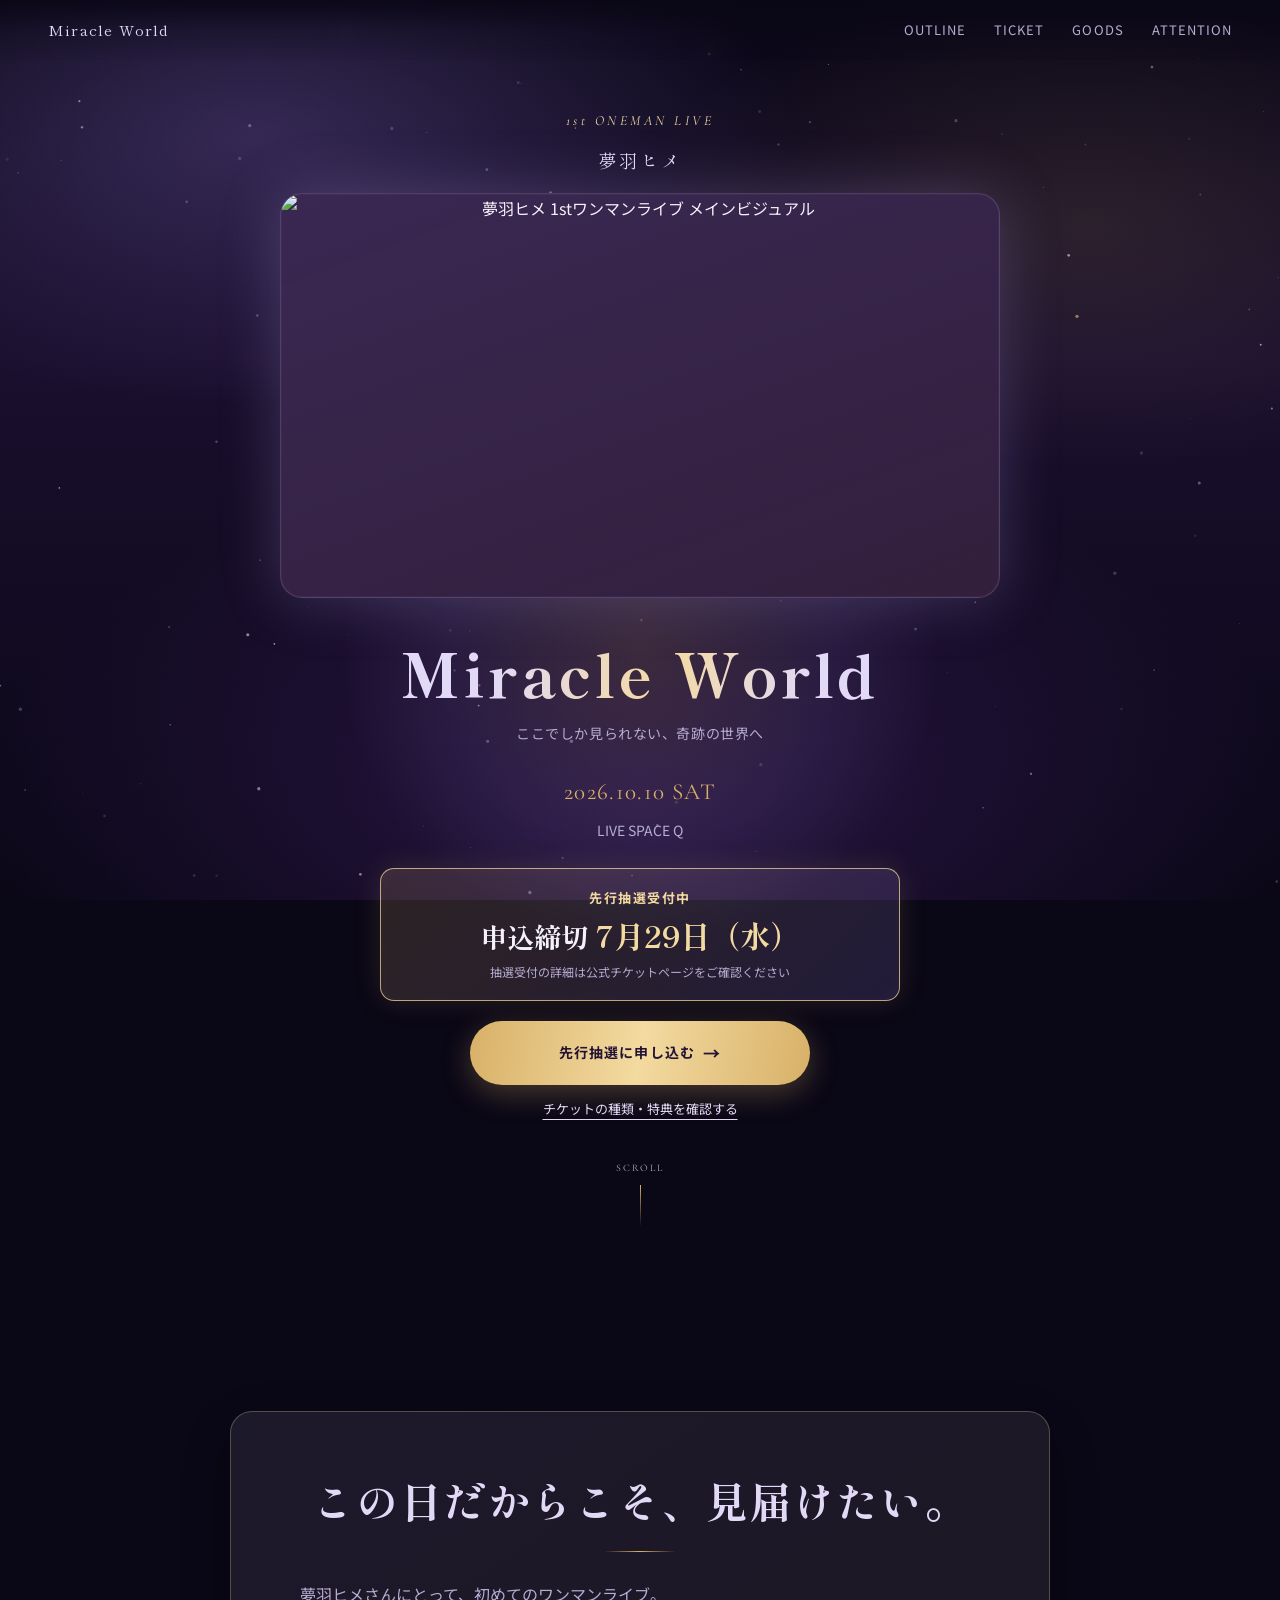
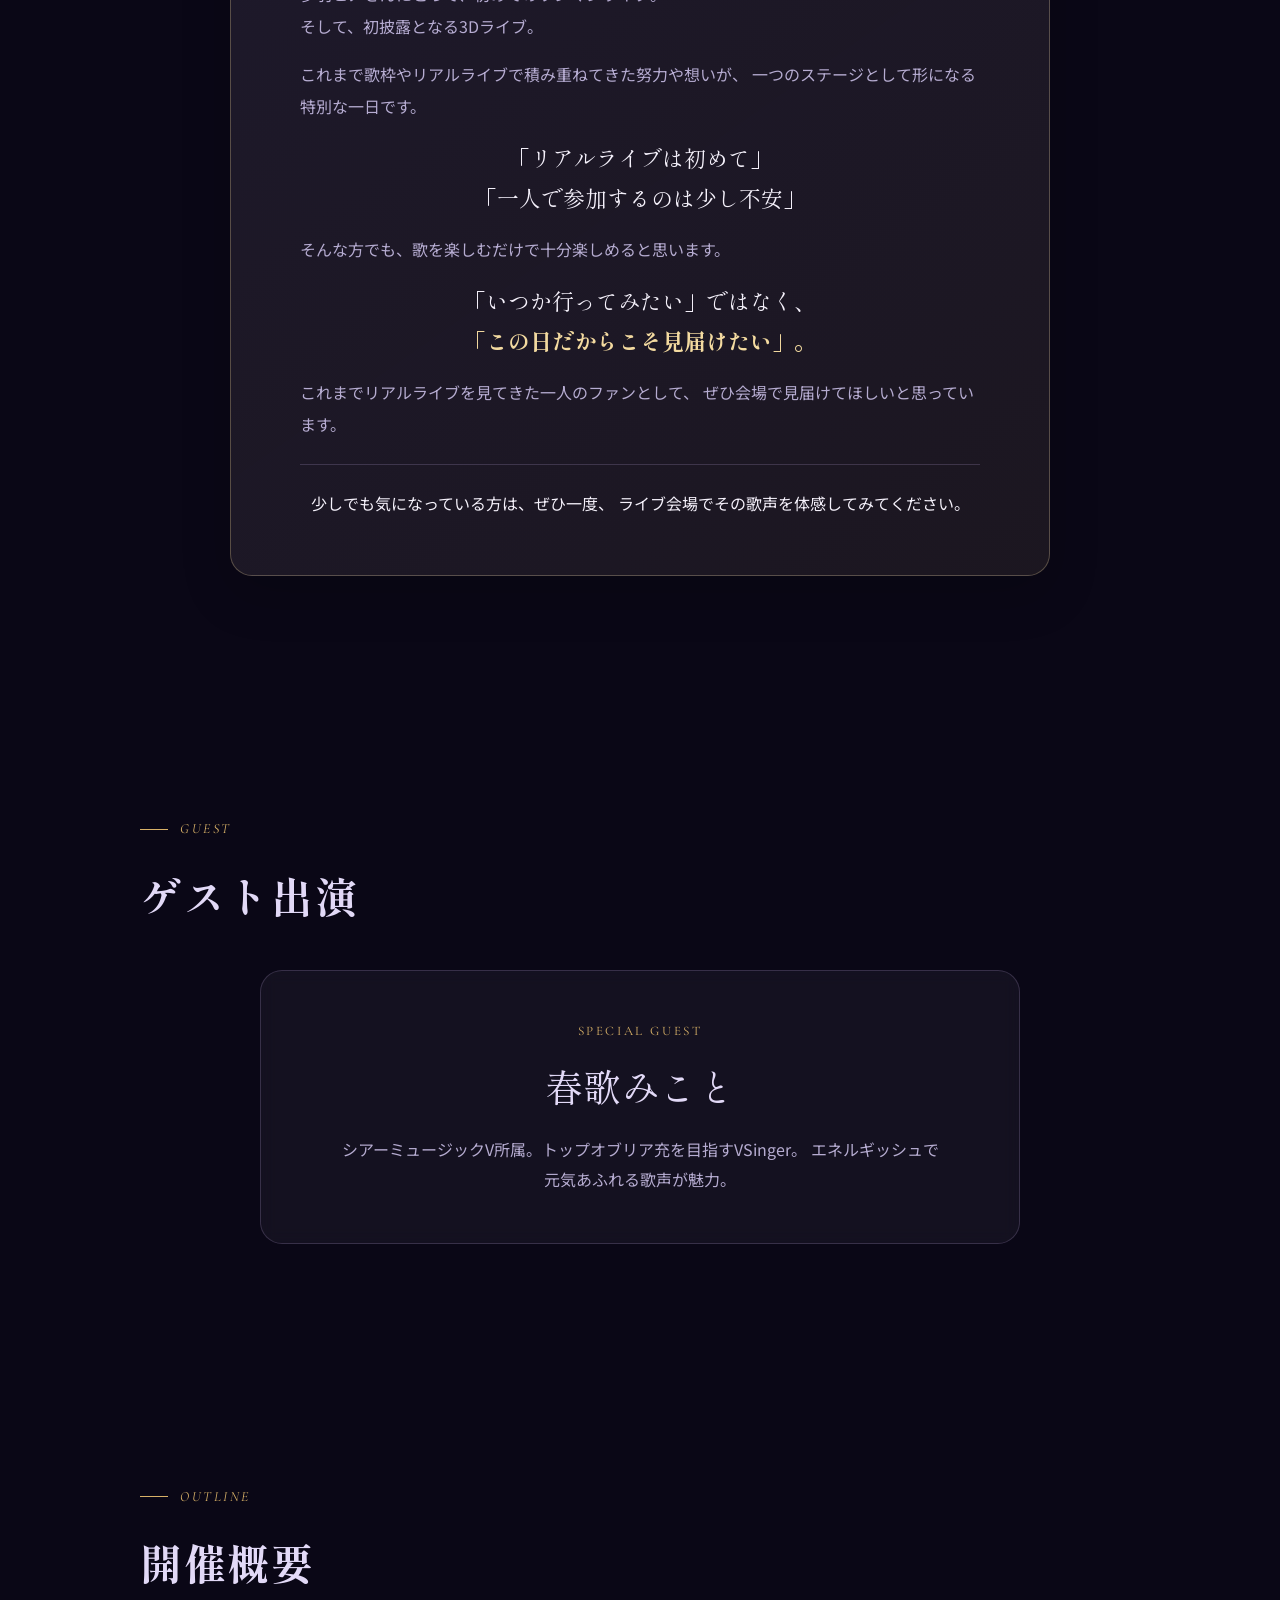
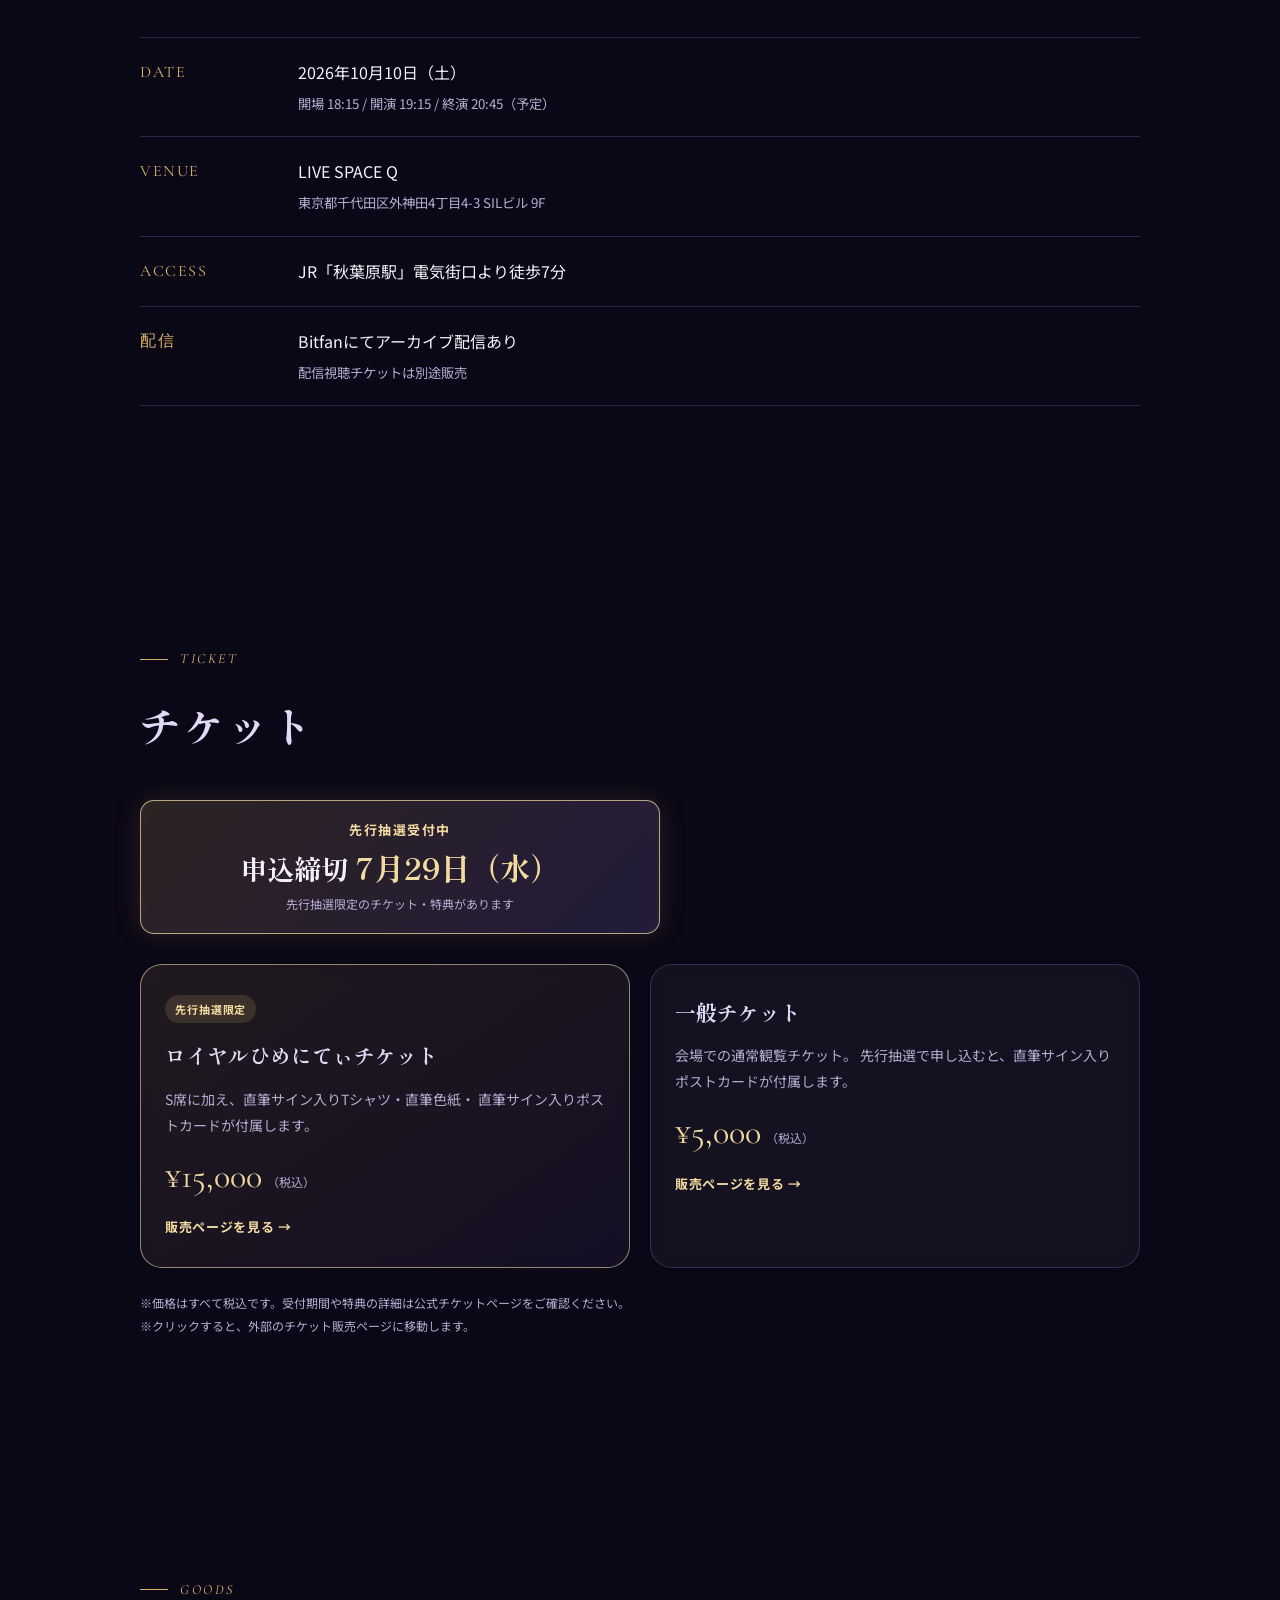
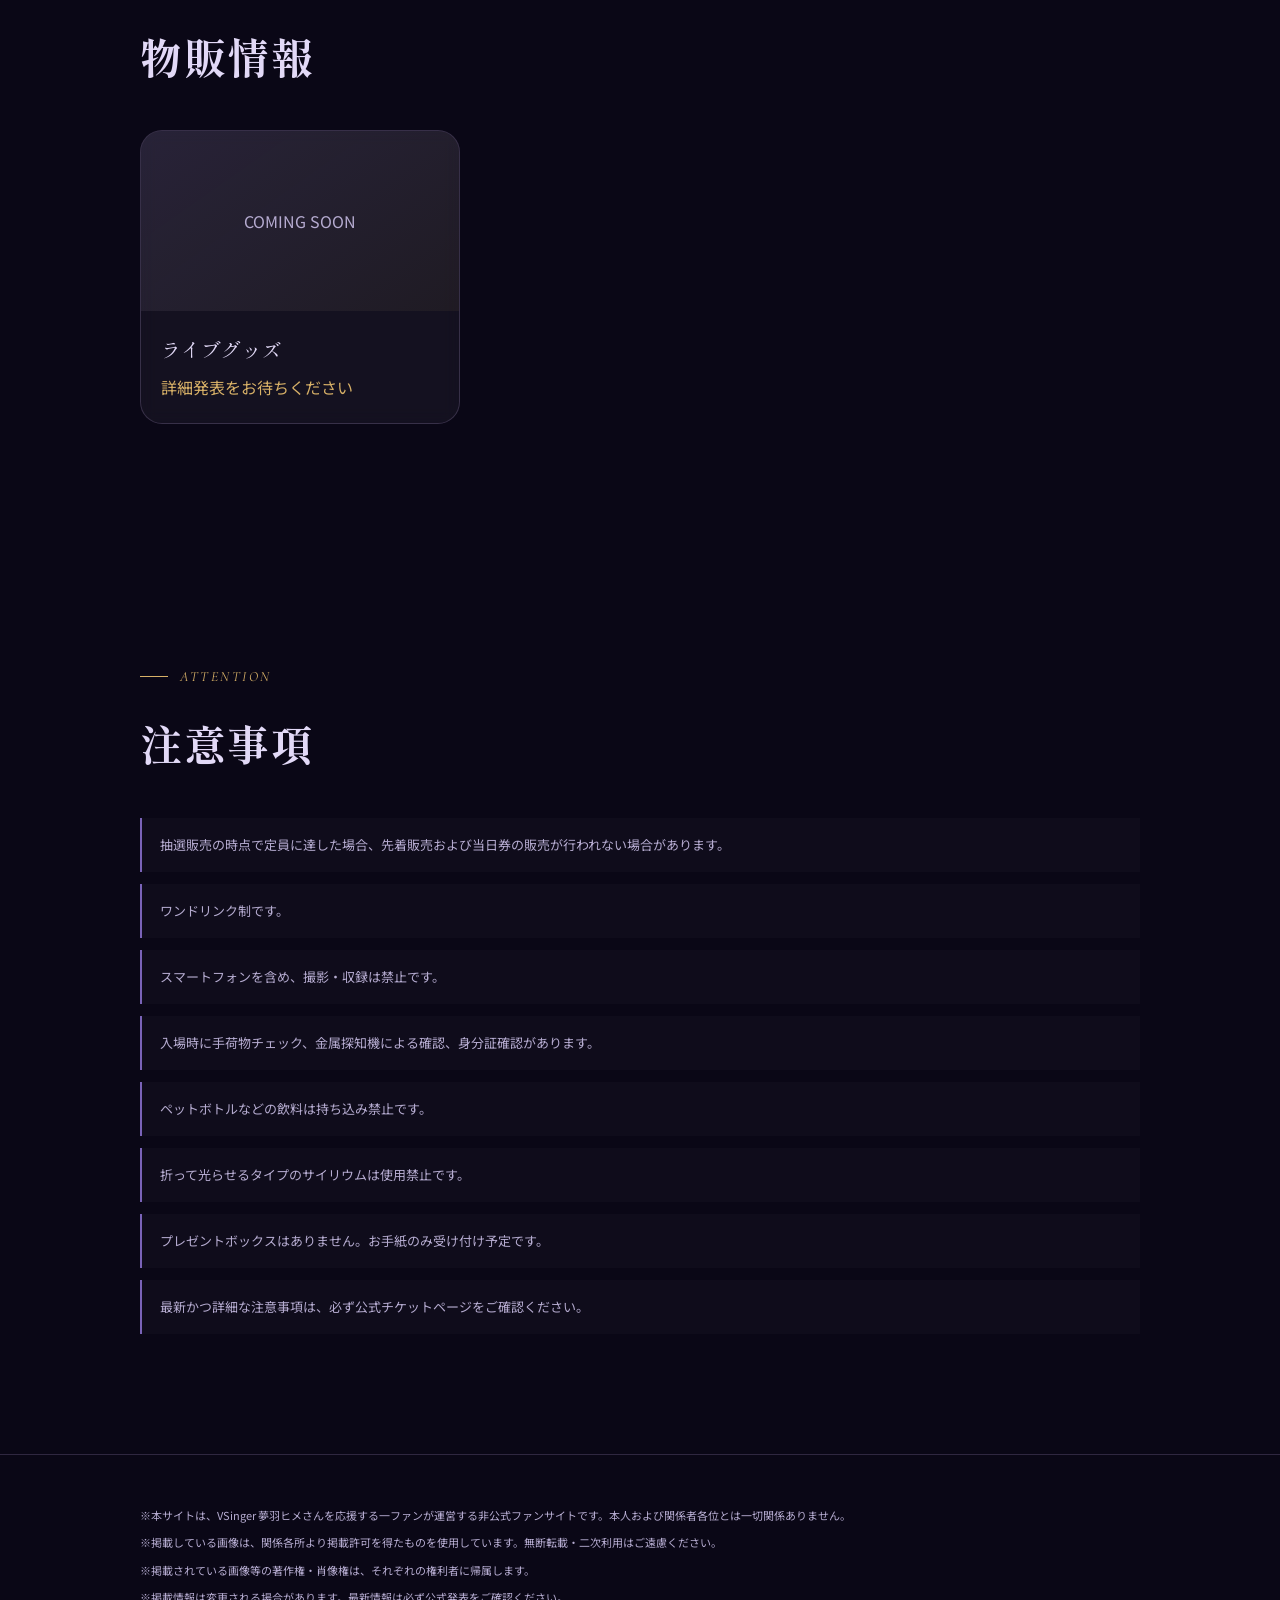
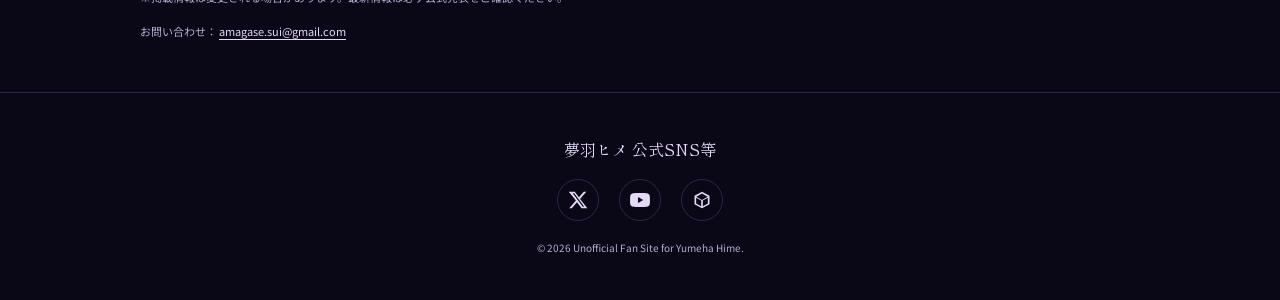
==== commit 26240a71: "Implement fan message section and image protection Add fan message section and image protection feat" ====
--- a/index.html
+++ b/index.html
@@ -263,6 +263,12 @@
       overflow:hidden;
     }
 
+    .protected-image{
+      user-select:none;
+      -webkit-user-select:none;
+      -webkit-user-drag:none;
+    }
+
     .hero-visual img{
       width:100%;
       height:100%;
@@ -413,6 +419,77 @@
       background:linear-gradient(var(--gold),transparent);
     }
 
+
+
+    /* ---------------- FAN MESSAGE / 見届けたい理由 ---------------- */
+    .fan-message{
+      padding:var(--space-section) 0;
+    }
+
+    .fan-message-card{
+      max-width:820px;
+      margin:0 auto;
+      padding:clamp(28px,6vw,56px);
+      border:1px solid rgba(243,218,160,.28);
+      border-radius:var(--radius-l);
+      background:
+        linear-gradient(145deg,rgba(182,163,232,.08),rgba(216,177,104,.06)),
+        rgba(255,255,255,.025);
+      box-shadow:0 18px 50px rgba(0,0,0,.18);
+    }
+
+    .fan-message-title{
+      font-family:var(--font-display);
+      font-size:clamp(27px,5vw,42px);
+      line-height:1.5;
+      color:var(--lavender-soft);
+      text-align:center;
+      letter-spacing:.04em;
+      margin-bottom:26px;
+    }
+
+    .fan-message-title::after{
+      content:'';
+      display:block;
+      width:72px;
+      height:1px;
+      margin:20px auto 0;
+      background:linear-gradient(90deg,transparent,var(--gold),transparent);
+    }
+
+    .fan-message-body{
+      max-width:680px;
+      margin:0 auto;
+      color:var(--text-sub);
+      font-size:clamp(14px,2.5vw,16px);
+      line-height:2;
+    }
+
+    .fan-message-body p + p{
+      margin-top:16px;
+    }
+
+    .fan-message-quote{
+      color:var(--text-main);
+      font-family:var(--font-display);
+      font-size:clamp(17px,3.5vw,22px);
+      line-height:1.8;
+      text-align:center;
+    }
+
+    .fan-message-emphasis{
+      color:var(--gold-bright);
+      font-weight:700;
+    }
+
+    .fan-message-closing{
+      margin-top:24px !important;
+      padding-top:22px;
+      border-top:1px solid var(--panel-border);
+      color:var(--text-main);
+      text-align:center;
+    }
+
     .concept,
     .guest,
     .outline,
@@ -754,7 +831,6 @@
     <a href="#top" class="nav-logo">Miracle World</a>
 
     <nav class="nav-links" aria-label="メインメニュー">
-      <a href="#concept">CONCEPT</a>
       <a href="#outline">OUTLINE</a>
       <a href="#ticket">TICKET</a>
       <a href="#goods">GOODS</a>
@@ -769,7 +845,6 @@
   <div class="nav-scrim" id="navScrim"></div>
 
   <nav class="nav-drawer" id="navDrawer" aria-label="スマートフォンメニュー">
-    <a href="#concept">CONCEPT</a>
     <a href="#outline">OUTLINE</a>
     <a href="#ticket">TICKET</a>
     <a href="#goods">GOODS</a>
@@ -787,6 +862,9 @@
         <img
           src="https://www.dropbox.com/scl/fi/8jknj02o5403amtejhrmm/95b540d6735c1f76.png?rlkey=w0fds0o0ecyu2zb3ecxdmo730&st=s5vfmfqf&raw=1"
           alt="夢羽ヒメ 1stワンマンライブ メインビジュアル"
+          class="protected-image"
+          draggable="false"
+          oncontextmenu="return false;"
         >
       </div>
 
@@ -827,23 +905,52 @@
       </div>
     </section>
 
-    <section class="concept" id="concept">
+
+
+    <!-- ================= FAN MESSAGE ================= -->
+    <section class="fan-message" id="fan-message">
       <div class="section-inner">
-        <p class="eyebrow">Concept</p>
-        <p class="concept-lead">
-          初披露の3Dモデルで送る<br>
-          1st ワンマンライブ
-        </p>
-        <div class="divider"></div>
-        <p class="concept-body">
-          デビューから積み重ねてきた歌声と物語を、一夜だけのステージに。
-          夢羽ヒメというひとりのVSingerが持つ「可憐さ」と「圧倒的な歌唱力」、
-          そのコントラストを最も近い距離で体感できる時間をお届けします。
-          ここでしか聴けないパフォーマンスを、ぜひご体験ください。
-        </p>
+        <article class="fan-message-card reveal">
+          <h2 class="fan-message-title">この日だからこそ、見届けたい。</h2>
+
+          <div class="fan-message-body">
+            <p>
+              夢羽ヒメさんにとって、初めてのワンマンライブ。<br>
+              そして、初披露となる3Dライブ。
+            </p>
+
+            <p>
+              これまで歌枠やリアルライブで積み重ねてきた努力や想いが、
+              一つのステージとして形になる特別な一日です。
+            </p>
+
+            <p class="fan-message-quote">
+              「リアルライブは初めて」<br>
+              「一人で参加するのは少し不安」
+            </p>
+
+            <p>
+              そんな方でも、歌を楽しむだけで十分楽しめると思います。
+            </p>
+
+            <p class="fan-message-quote">
+              「いつか行ってみたい」ではなく、<br>
+              <span class="fan-message-emphasis">「この日だからこそ見届けたい」。</span>
+            </p>
+
+            <p>
+              これまでリアルライブを見てきた一人のファンとして、
+              ぜひ会場で見届けてほしいと思っています。
+            </p>
+
+            <p class="fan-message-closing">
+              少しでも気になっている方は、ぜひ一度、
+              ライブ会場でその歌声を体感してみてください。
+            </p>
+          </div>
+        </article>
       </div>
     </section>
-
     <section class="guest" id="guest">
       <div class="section-inner">
         <p class="eyebrow">Guest</p>
@@ -1063,6 +1170,21 @@
       });
     }
 
+
+    function initImageProtection(){
+      document.addEventListener("contextmenu",event => {
+        if(event.target.closest("img")){
+          event.preventDefault();
+        }
+      });
+
+      document.addEventListener("dragstart",event => {
+        if(event.target.closest("img")){
+          event.preventDefault();
+        }
+      });
+    }
+
     function initReveal(){
       const targets = document.querySelectorAll(".reveal");
 
@@ -1146,6 +1268,7 @@
 
     document.addEventListener("DOMContentLoaded",() => {
       initNavToggle();
+      initImageProtection();
       initReveal();
       initStarfield();
     });
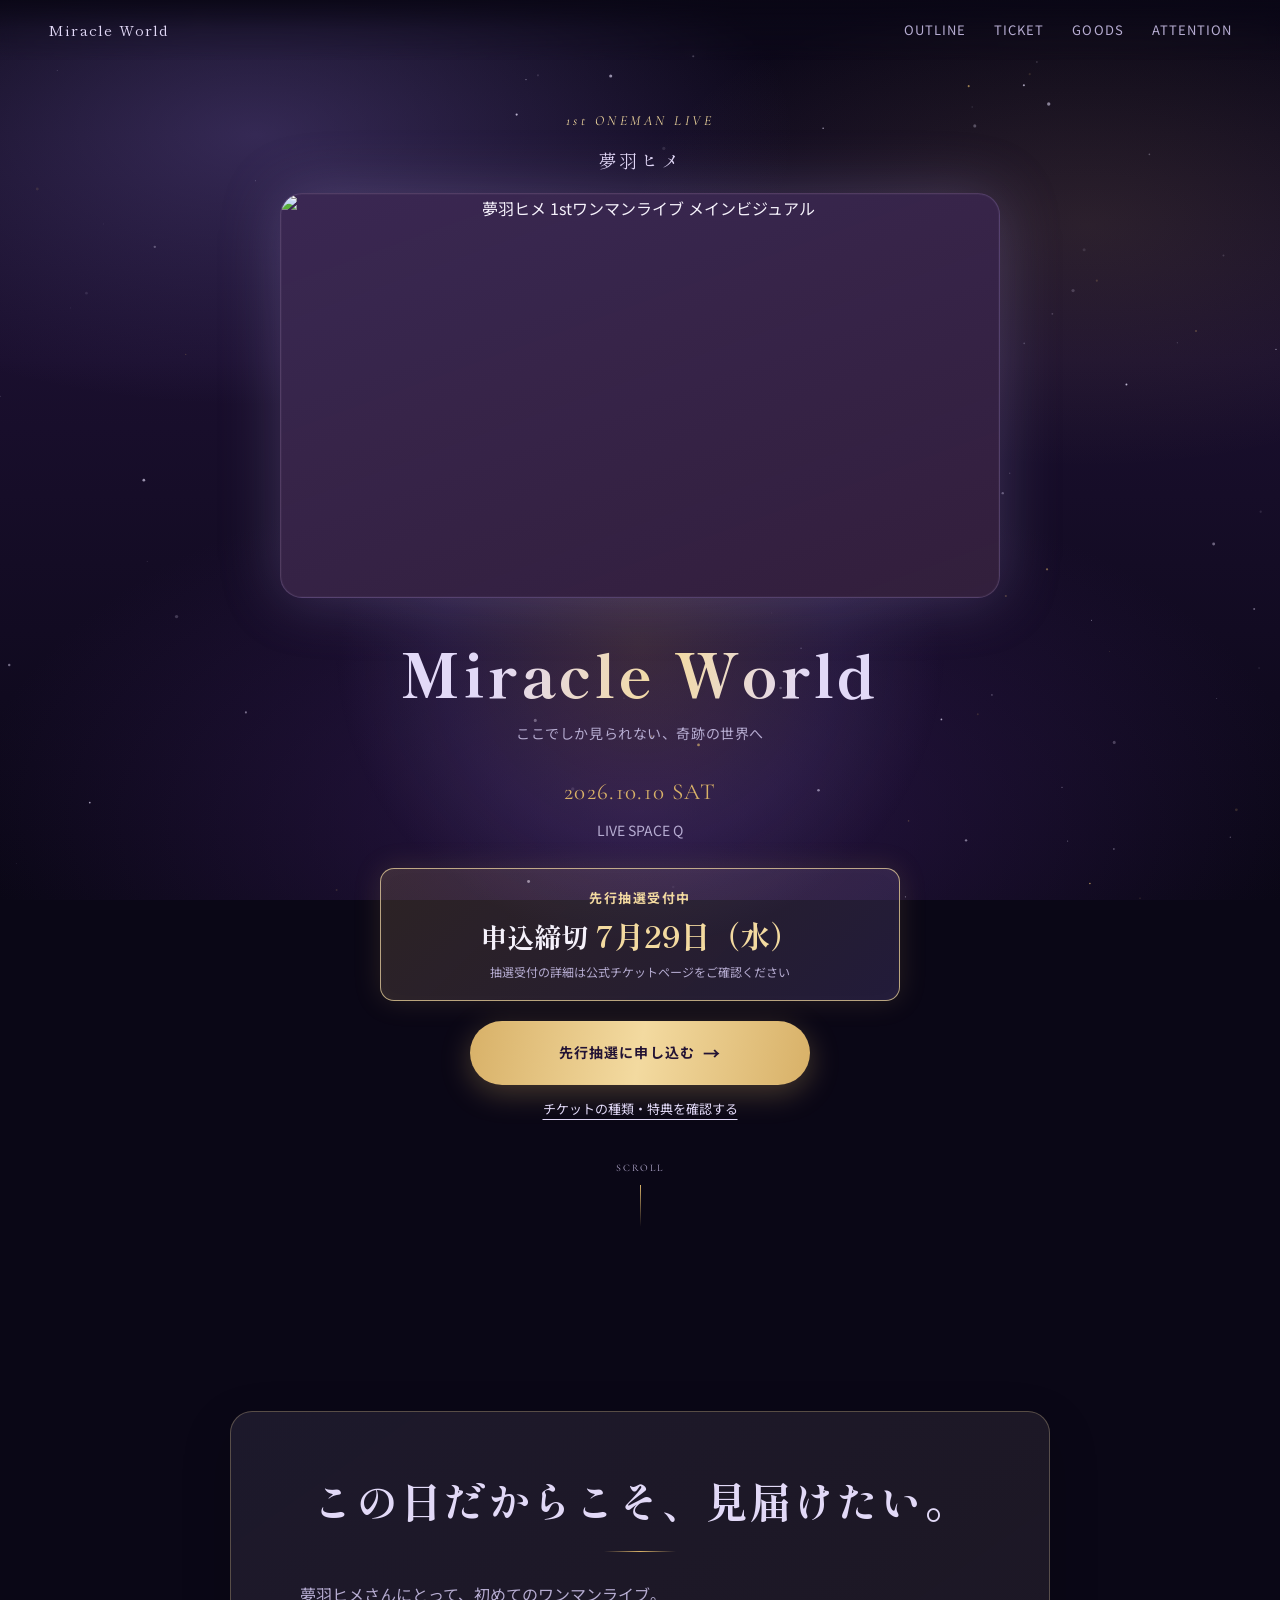
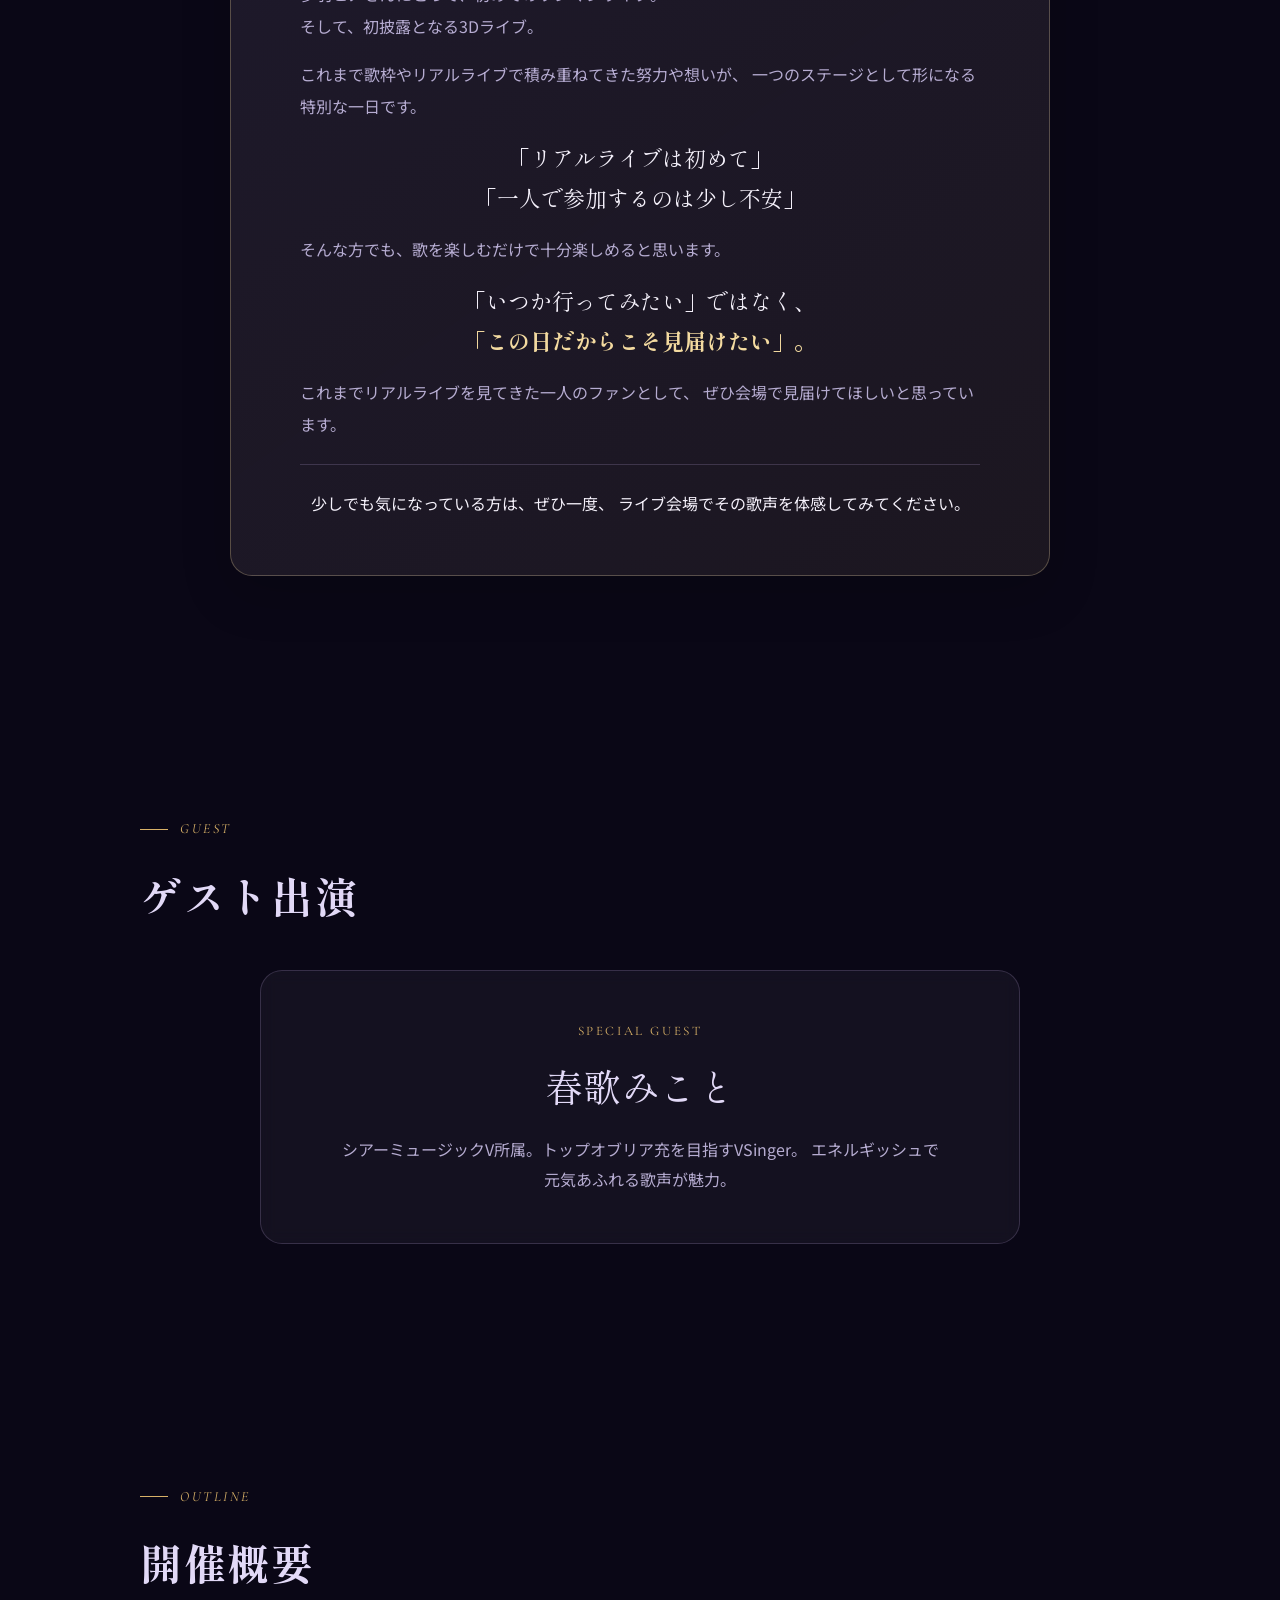
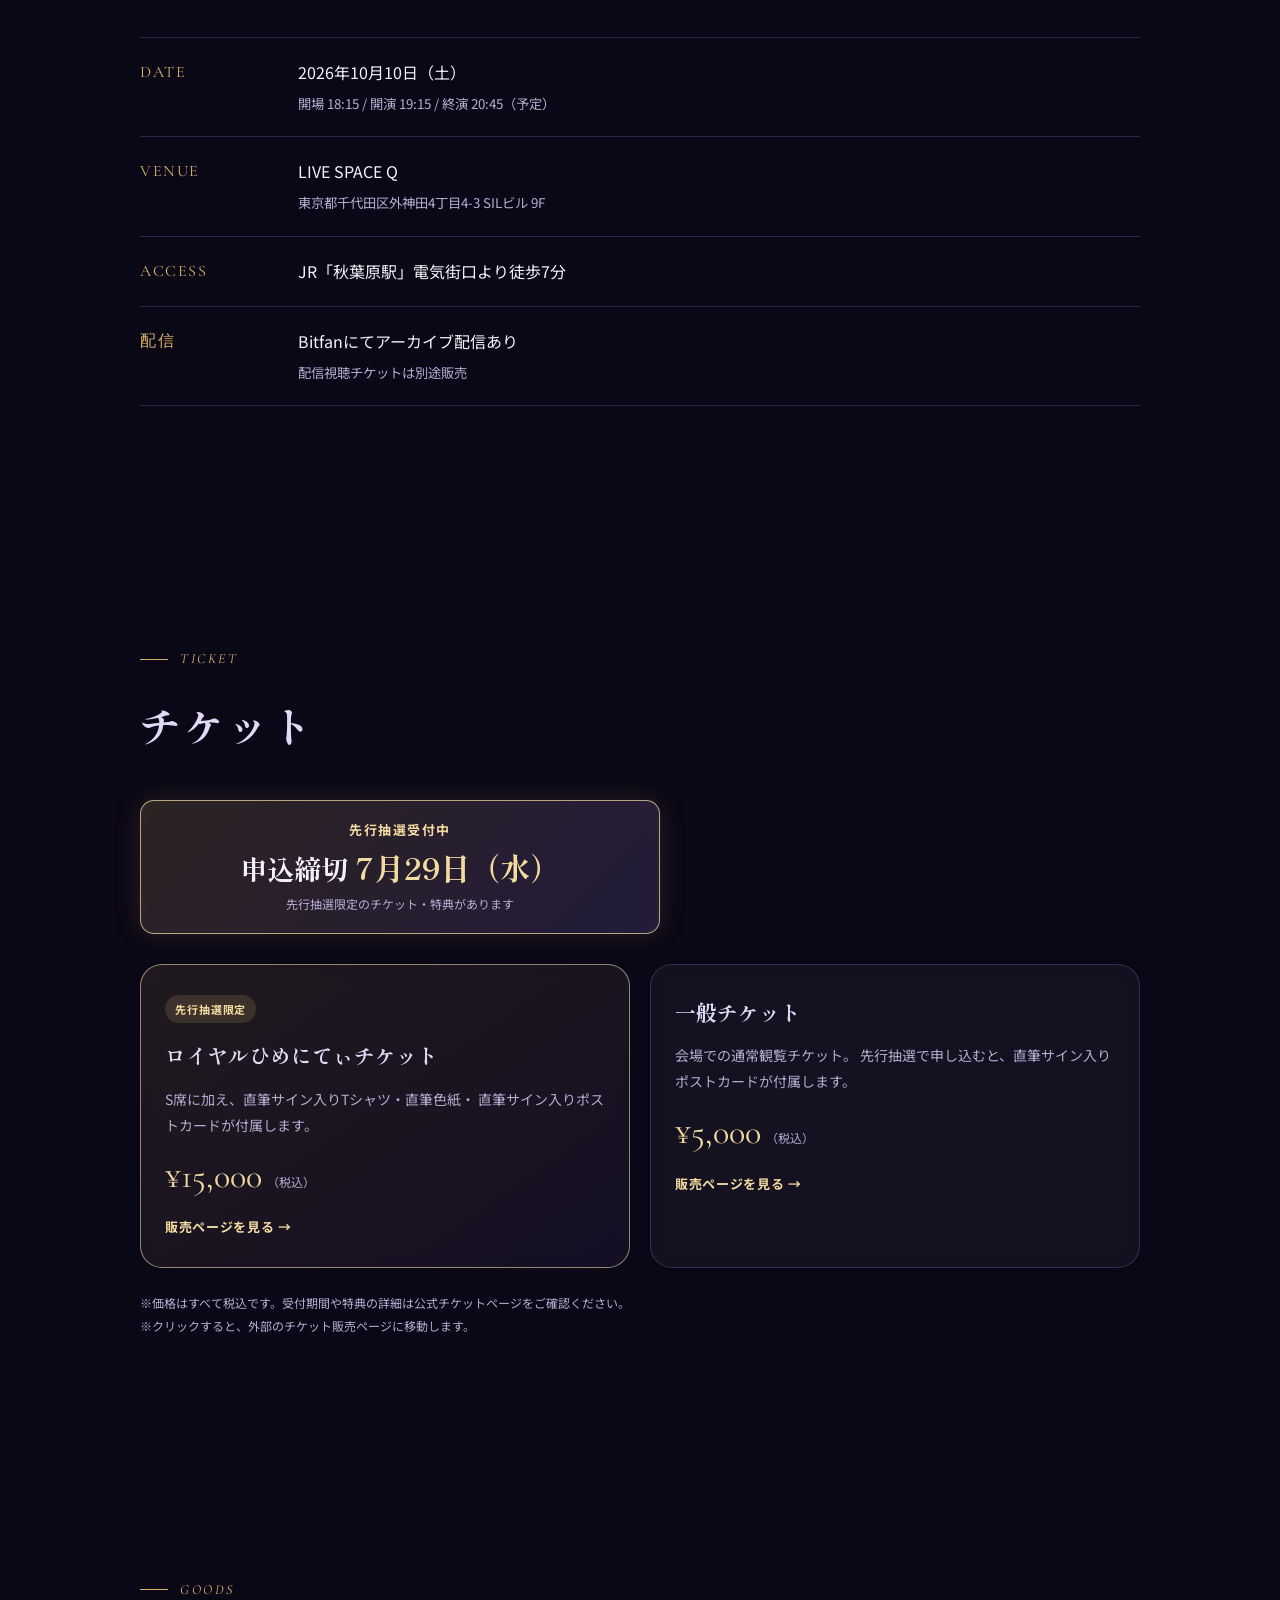
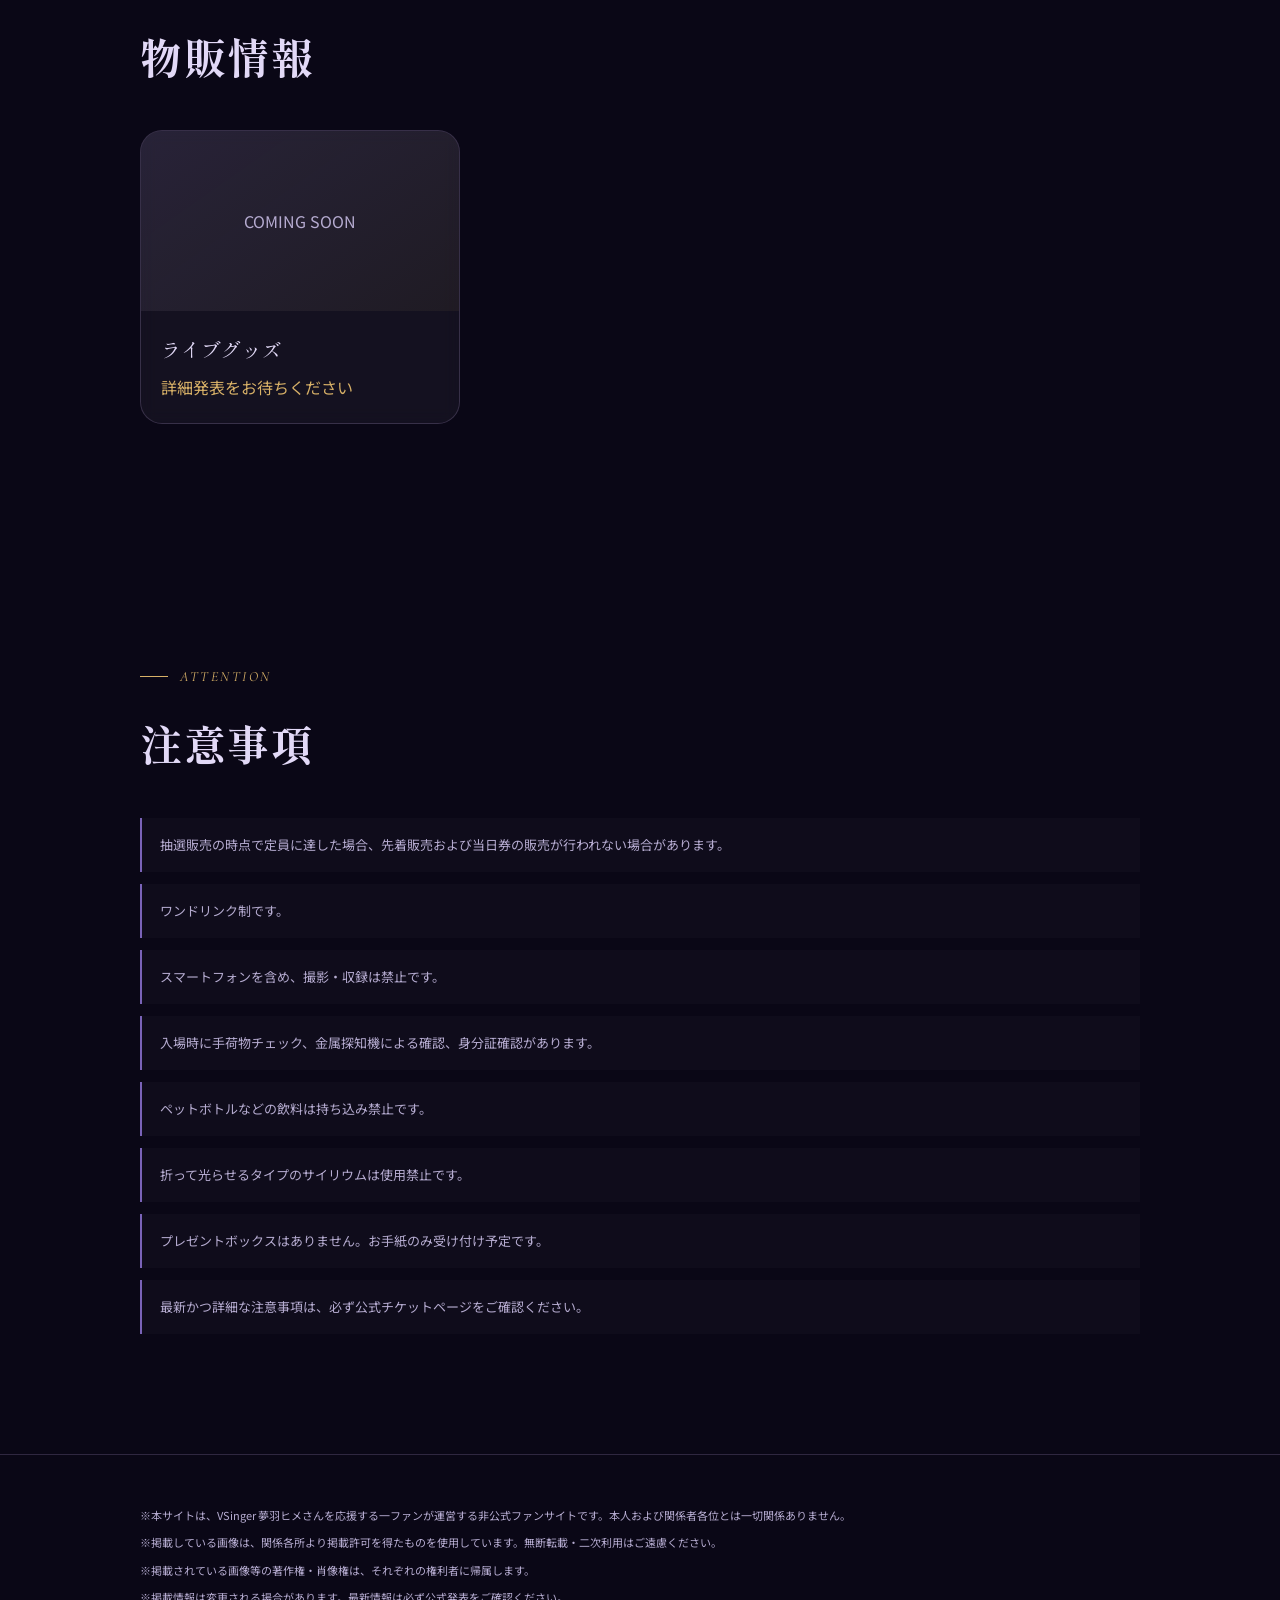
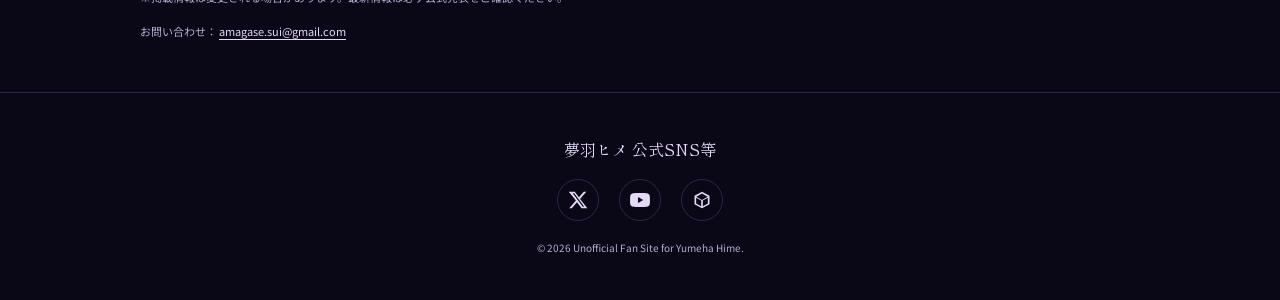
==== commit e03b16e8: "Integrate tracking scripts in index.html Added Microsoft Clarity and Google Tag Manager scripts for " ====
--- a/index.html
+++ b/index.html
@@ -2,6 +2,23 @@
 <html lang="ja">
 <head>
   <meta charset="UTF-8">
+  <!-- Microsoft Clarity -->
+  <script type="text/javascript">
+    (function(c,l,a,r,i,t,y){
+        c[a]=c[a]||function(){(c[a].q=c[a].q||[]).push(arguments)};
+        t=l.createElement(r);t.async=1;t.src="https://www.clarity.ms/tag/"+i;
+        y=l.getElementsByTagName(r)[0];y.parentNode.insertBefore(t,y);
+    })(window, document, "clarity", "script", "xnrh0h9ehp");
+  </script>
+  <!-- Google tag (gtag.js) -->
+  <script async src="https://www.googletagmanager.com/gtag/js?id=G-W06T1G1V0Z"></script>
+  <script>
+    window.dataLayer = window.dataLayer || [];
+    function gtag(){dataLayer.push(arguments);}
+    gtag('js', new Date());
+  
+    gtag('config', 'G-W06T1G1V0Z');
+  </script>
   <meta name="viewport" content="width=device-width, initial-scale=1.0, viewport-fit=cover">
   <title>夢羽ヒメ 1stワンマンライブ「Miracle World」| 非公式特設サイト</title>
   <meta name="description" content="夢羽ヒメ 1stワンマンライブ「Miracle World」非公式特設サイト。日時・会場・チケット情報はこちら。">
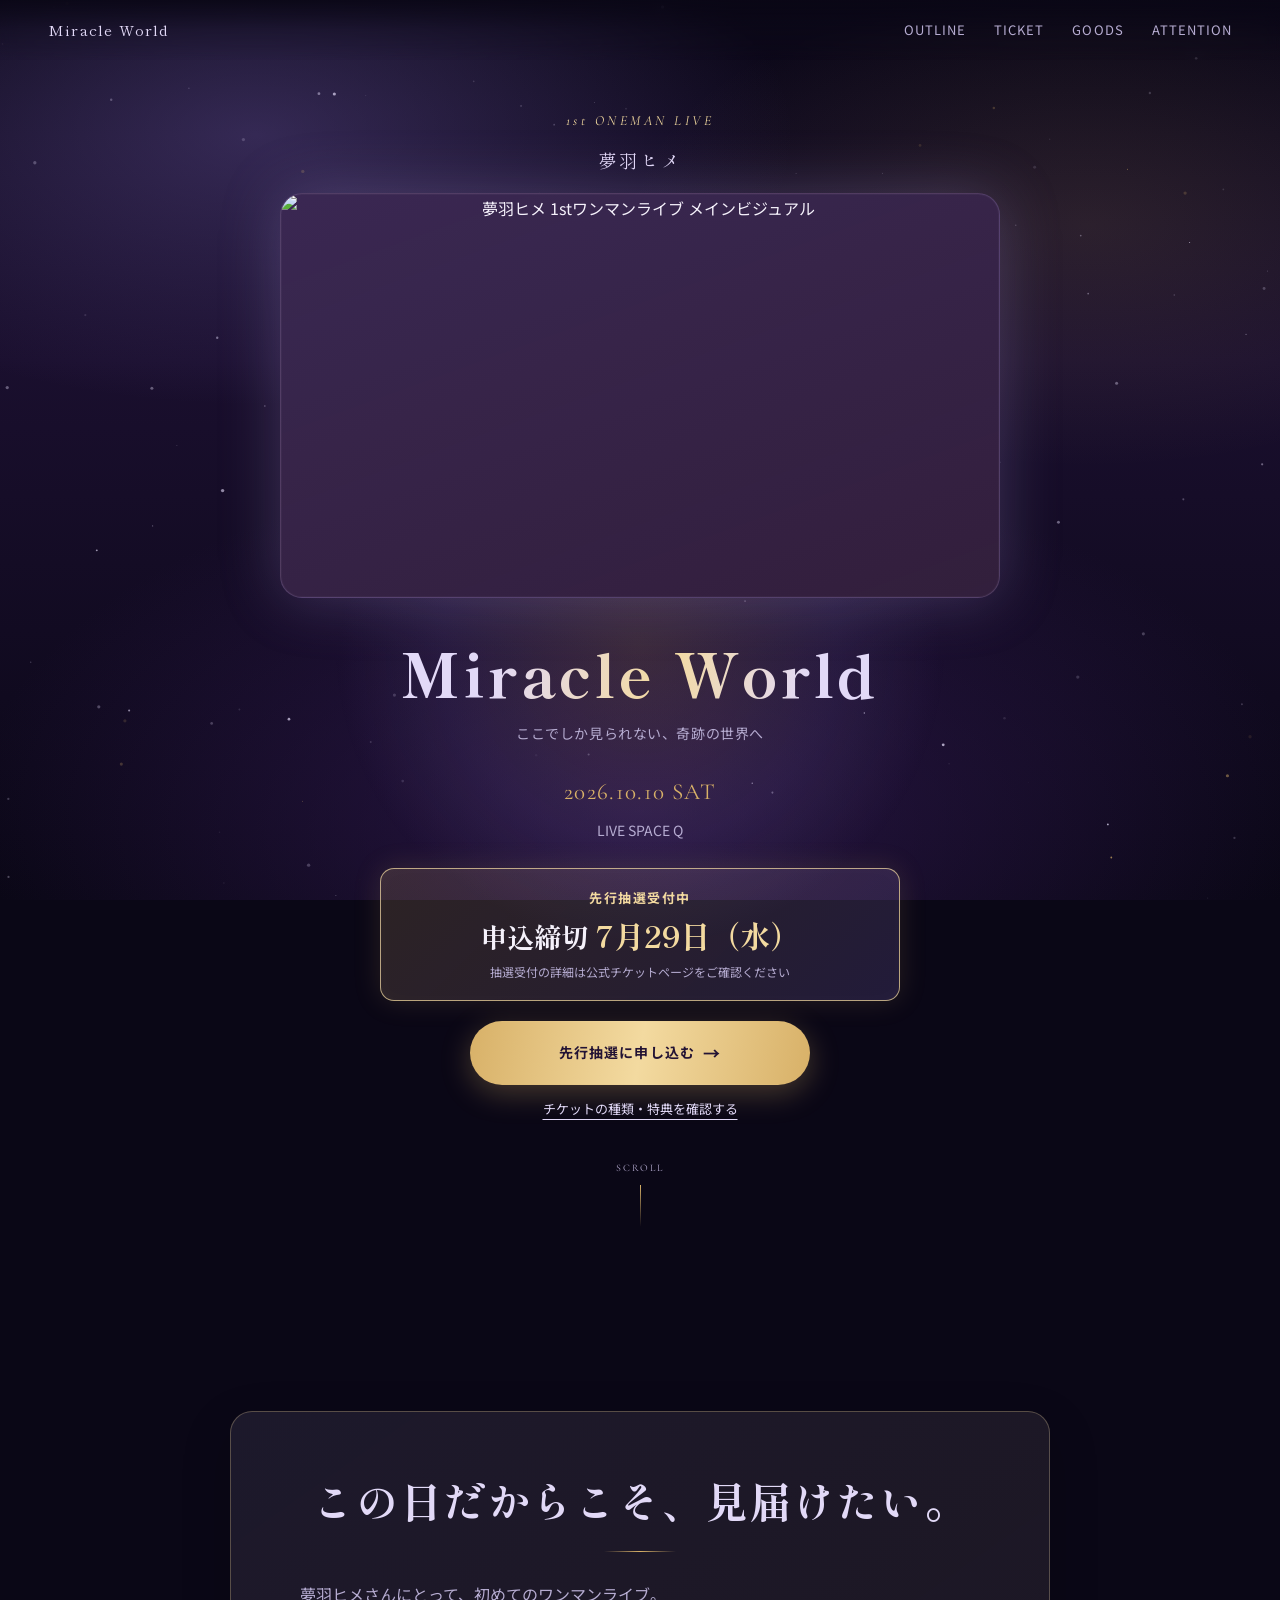
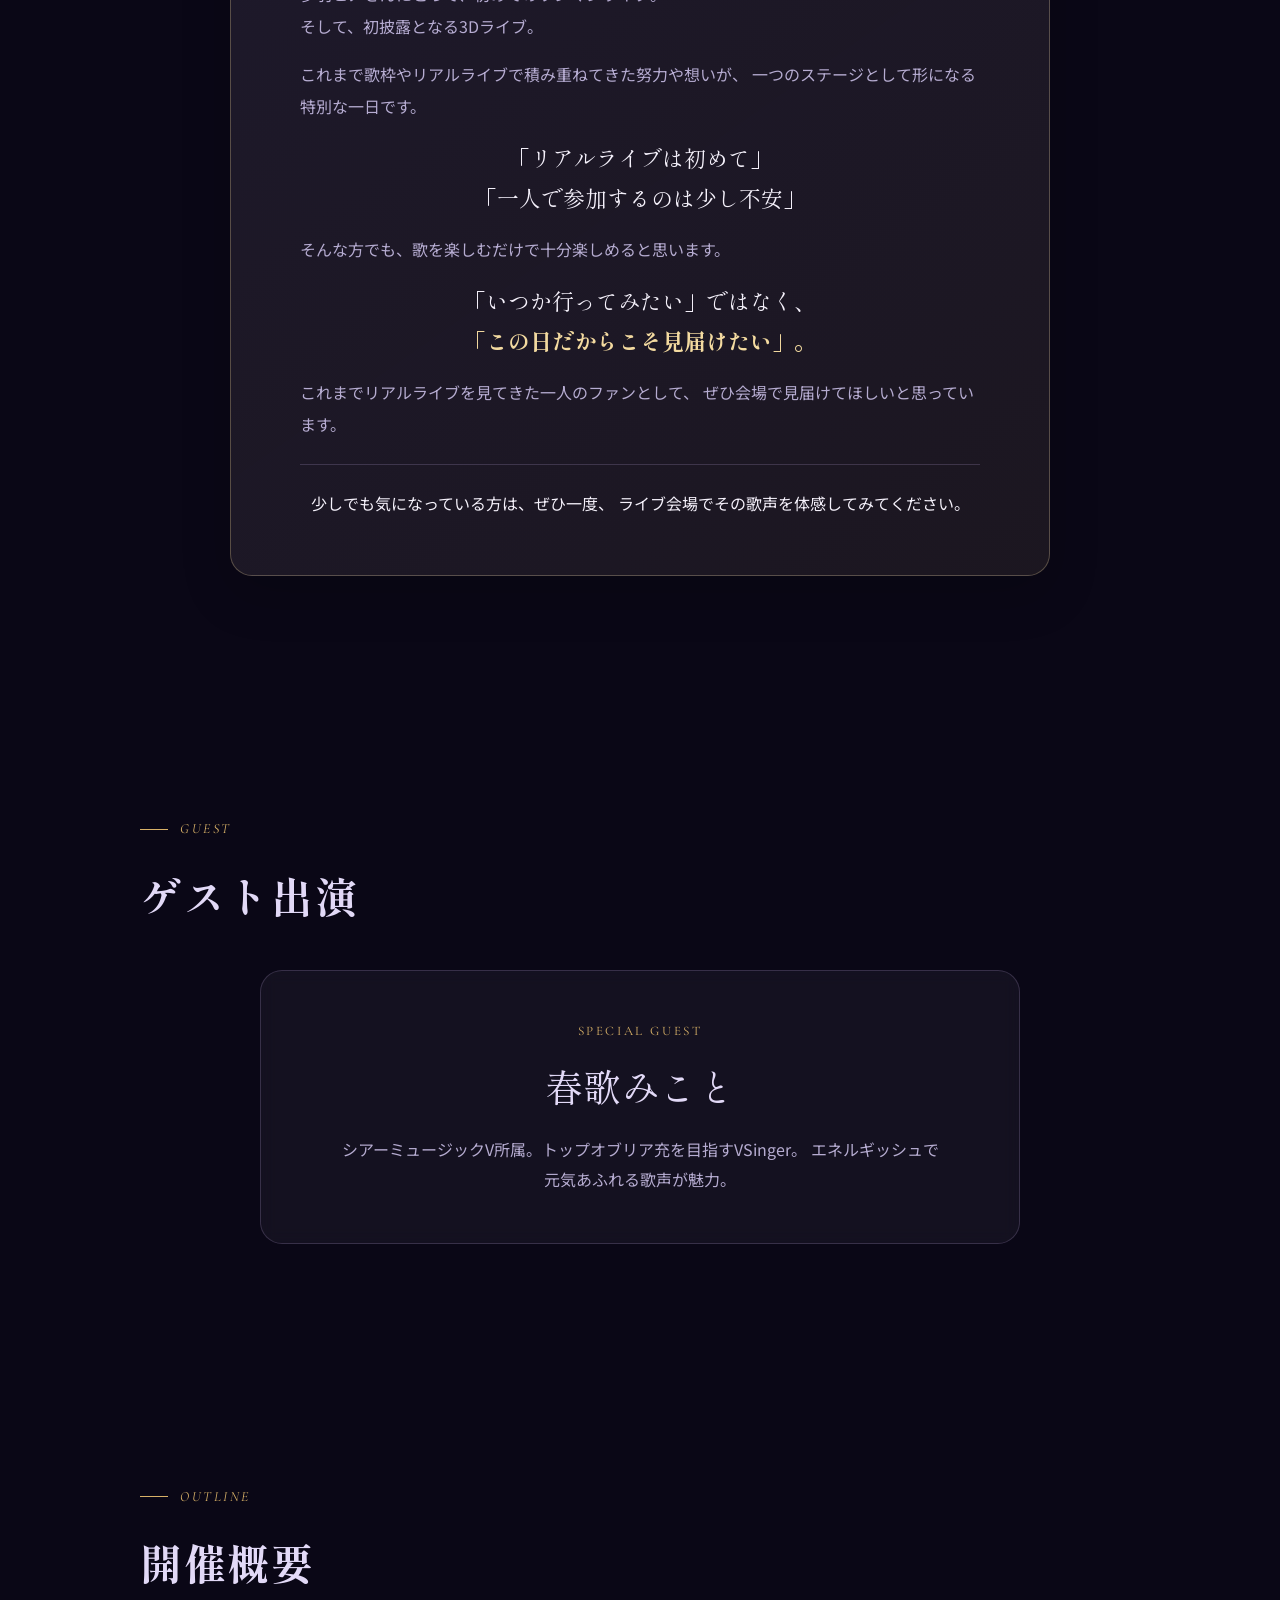
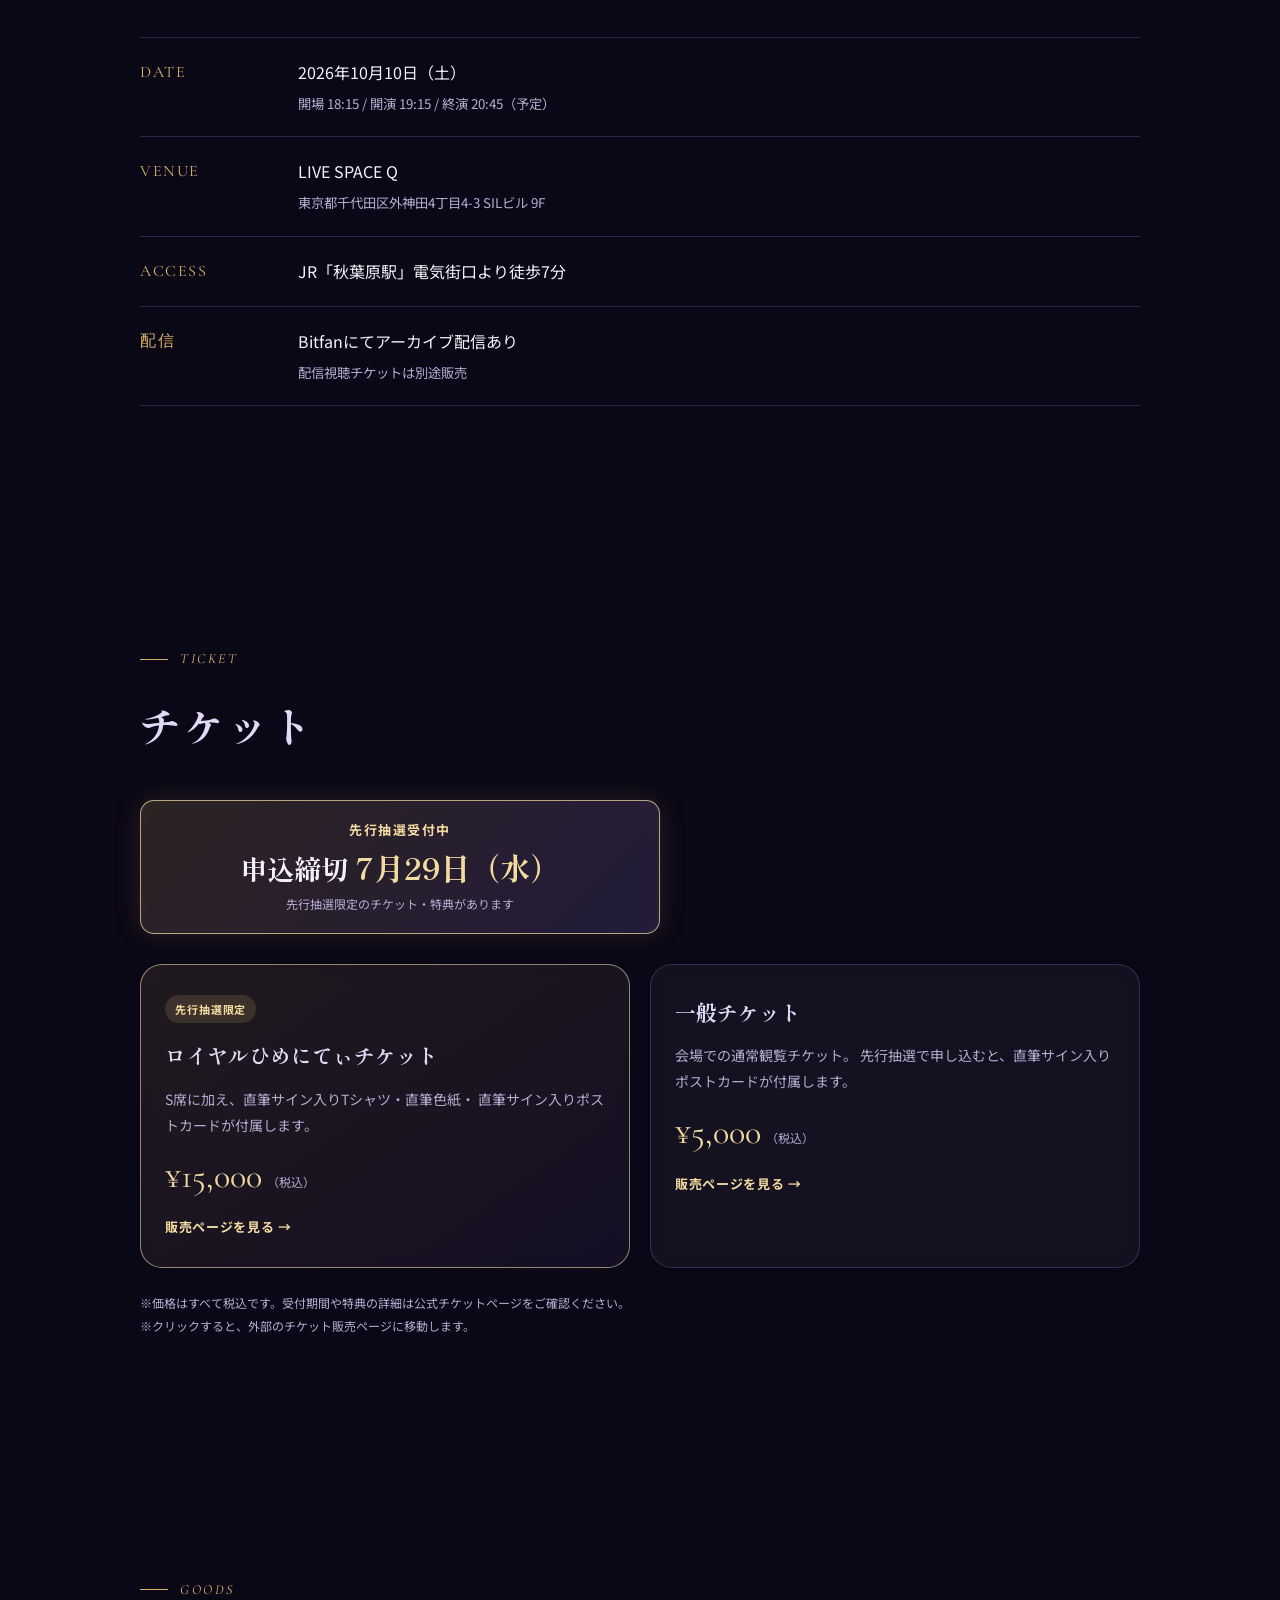
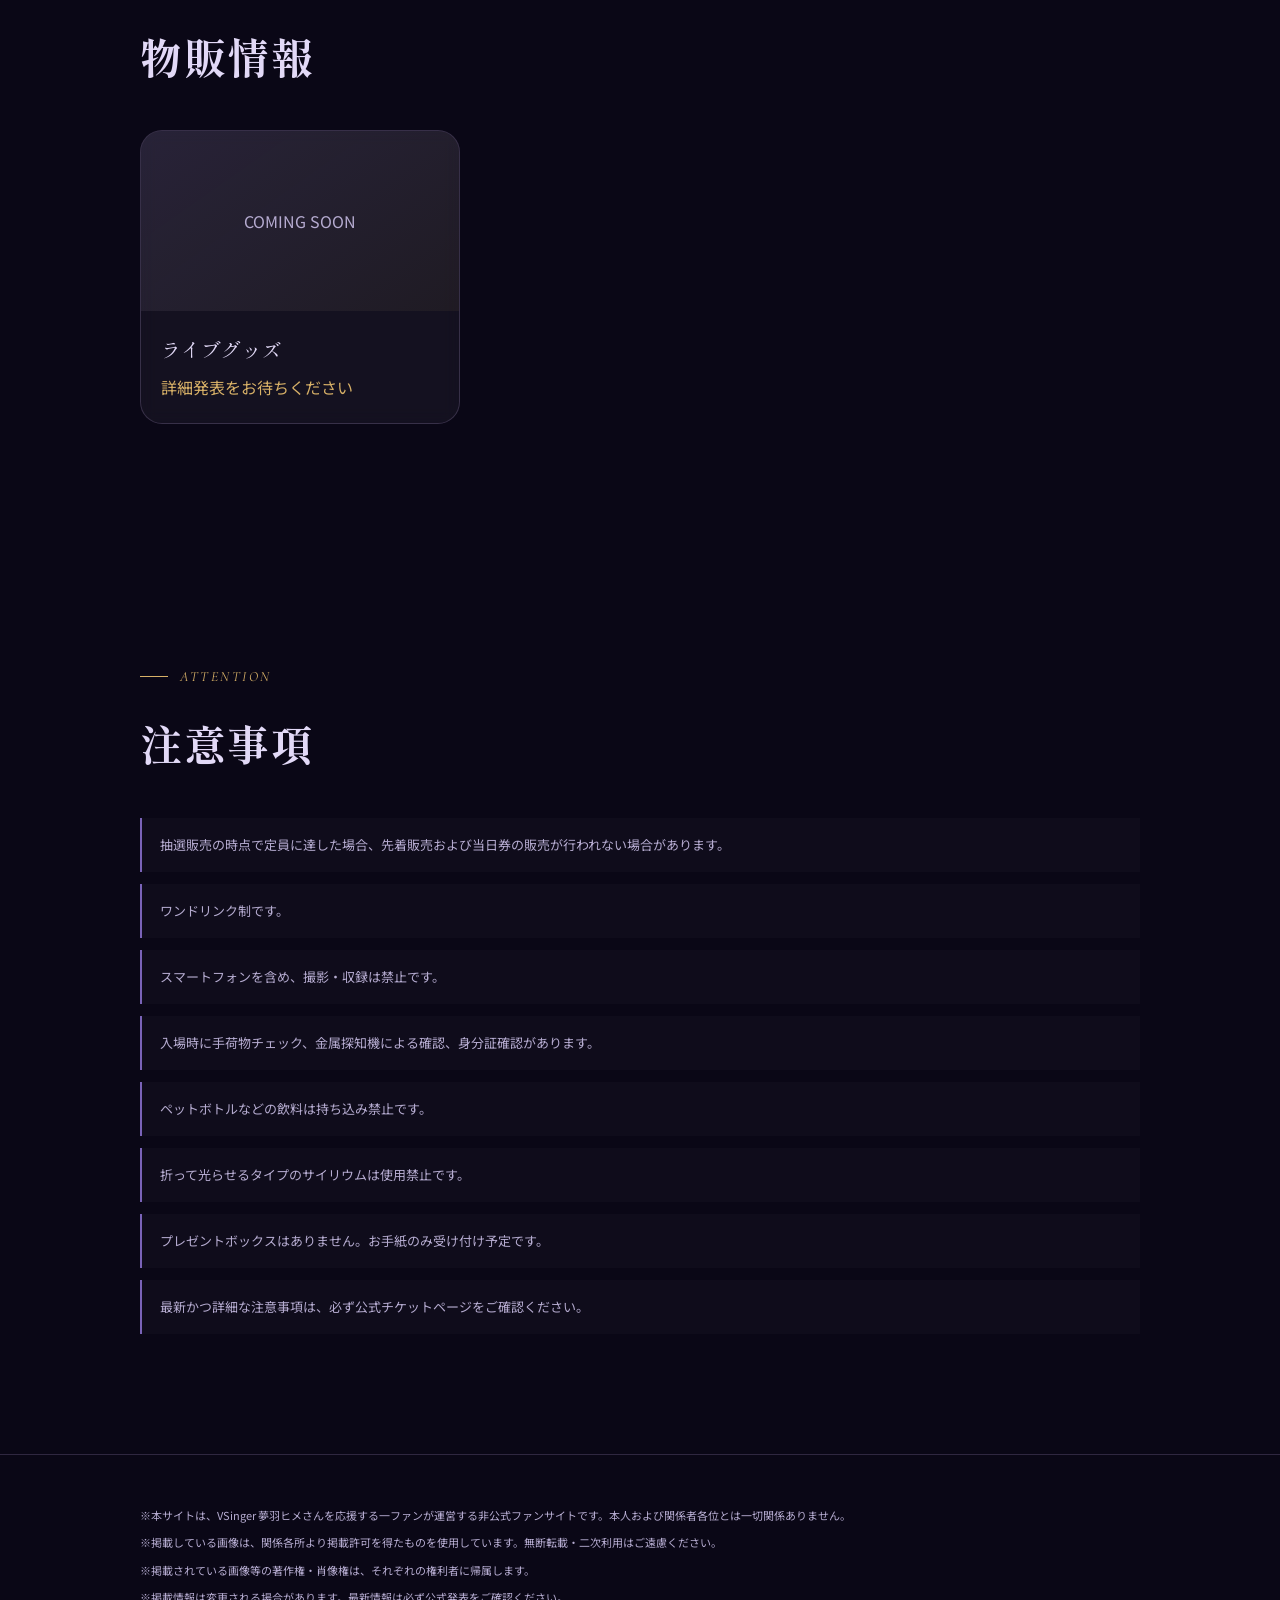
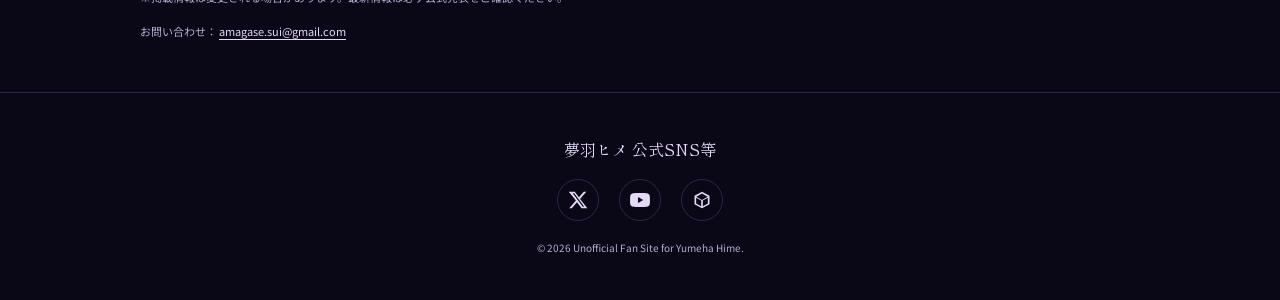
==== commit 6bf609dc: "Update index.html" ====
--- a/index.html
+++ b/index.html
@@ -20,8 +20,86 @@
     gtag('config', 'G-W06T1G1V0Z');
   </script>
   <meta name="viewport" content="width=device-width, initial-scale=1.0, viewport-fit=cover">
-  <title>夢羽ヒメ 1stワンマンライブ「Miracle World」| 非公式特設サイト</title>
-  <meta name="description" content="夢羽ヒメ 1stワンマンライブ「Miracle World」非公式特設サイト。日時・会場・チケット情報はこちら。">
+  <!-- 基本情報 -->
+  <title>夢羽ヒメ 1stワンマンライブ「Miracle World」｜非公式特設サイト</title>
+  
+  <meta
+    name="description"
+    content="2026年10月10日、LIVE SPACE Qにて開催。夢羽ヒメさん初のワンマンライブ・初披露となる3Dライブの日時、会場、チケット情報をまとめた非公式特設サイトです。先行抽選は7月29日まで。"
+  >
+  
+  <link
+    rel="canonical"
+    href="https://yumeha-hime-fansite.github.io/1st-oneman-live-lp/develop.html"
+  >
+  
+  <!-- OGP：X、note、その他SNS・サービス共通 -->
+  <meta property="og:type" content="website">
+  
+  <meta
+    property="og:url"
+    content="https://yumeha-hime-fansite.github.io/1st-oneman-live-lp/develop.html"
+  >
+  
+  <meta
+    property="og:title"
+    content="夢羽ヒメ 1stワンマンライブ「Miracle World」｜非公式特設サイト"
+  >
+  
+  <meta
+    property="og:description"
+    content="2026年10月10日開催。日時・会場・チケット情報をまとめた非公式特設サイトです。先行抽選は7月29日まで。"
+  >
+  
+  <meta
+    property="og:image"
+    content="https://www.dropbox.com/scl/fi/8jknj02o5403amtejhrmm/95b540d6735c1f76.png?rlkey=w0fds0o0ecyu2zb3ecxdmo730&amp;st=s5vfmfqf&amp;raw=1"
+  >
+  
+  <meta
+    property="og:image:secure_url"
+    content="https://www.dropbox.com/scl/fi/8jknj02o5403amtejhrmm/95b540d6735c1f76.png?rlkey=w0fds0o0ecyu2zb3ecxdmo730&amp;st=s5vfmfqf&amp;raw=1"
+  >
+  
+  <meta property="og:image:type" content="image/png">
+  
+  <meta
+    property="og:image:alt"
+    content="夢羽ヒメ 1stワンマンライブ「Miracle World」のフライヤー"
+  >
+  
+  <meta
+    property="og:site_name"
+    content="夢羽ヒメ 1stワンマンライブ 非公式特設サイト"
+  >
+  
+  <meta property="og:locale" content="ja_JP">
+  
+  <!-- X Card -->
+  <meta name="twitter:card" content="summary_large_image">
+  
+  <meta
+    name="twitter:title"
+    content="夢羽ヒメ 1stワンマンライブ「Miracle World」｜非公式特設サイト"
+  >
+  
+  <meta
+    name="twitter:description"
+    content="2026年10月10日開催。日時・会場・チケット情報をまとめた非公式特設サイトです。先行抽選は7月29日まで。"
+  >
+  
+  <meta
+    name="twitter:image"
+    content="https://www.dropbox.com/scl/fi/8jknj02o5403amtejhrmm/95b540d6735c1f76.png?rlkey=w0fds0o0ecyu2zb3ecxdmo730&amp;st=s5vfmfqf&amp;raw=1"
+  >
+  
+  <meta
+    name="twitter:image:alt"
+    content="夢羽ヒメ 1stワンマンライブ「Miracle World」のフライヤー"
+  >
+  
+  <!-- note Card -->
+  <meta name="note:card" content="summary_large_image">
 
   <link rel="preconnect" href="https://fonts.googleapis.com">
   <link rel="preconnect" href="https://fonts.gstatic.com" crossorigin>
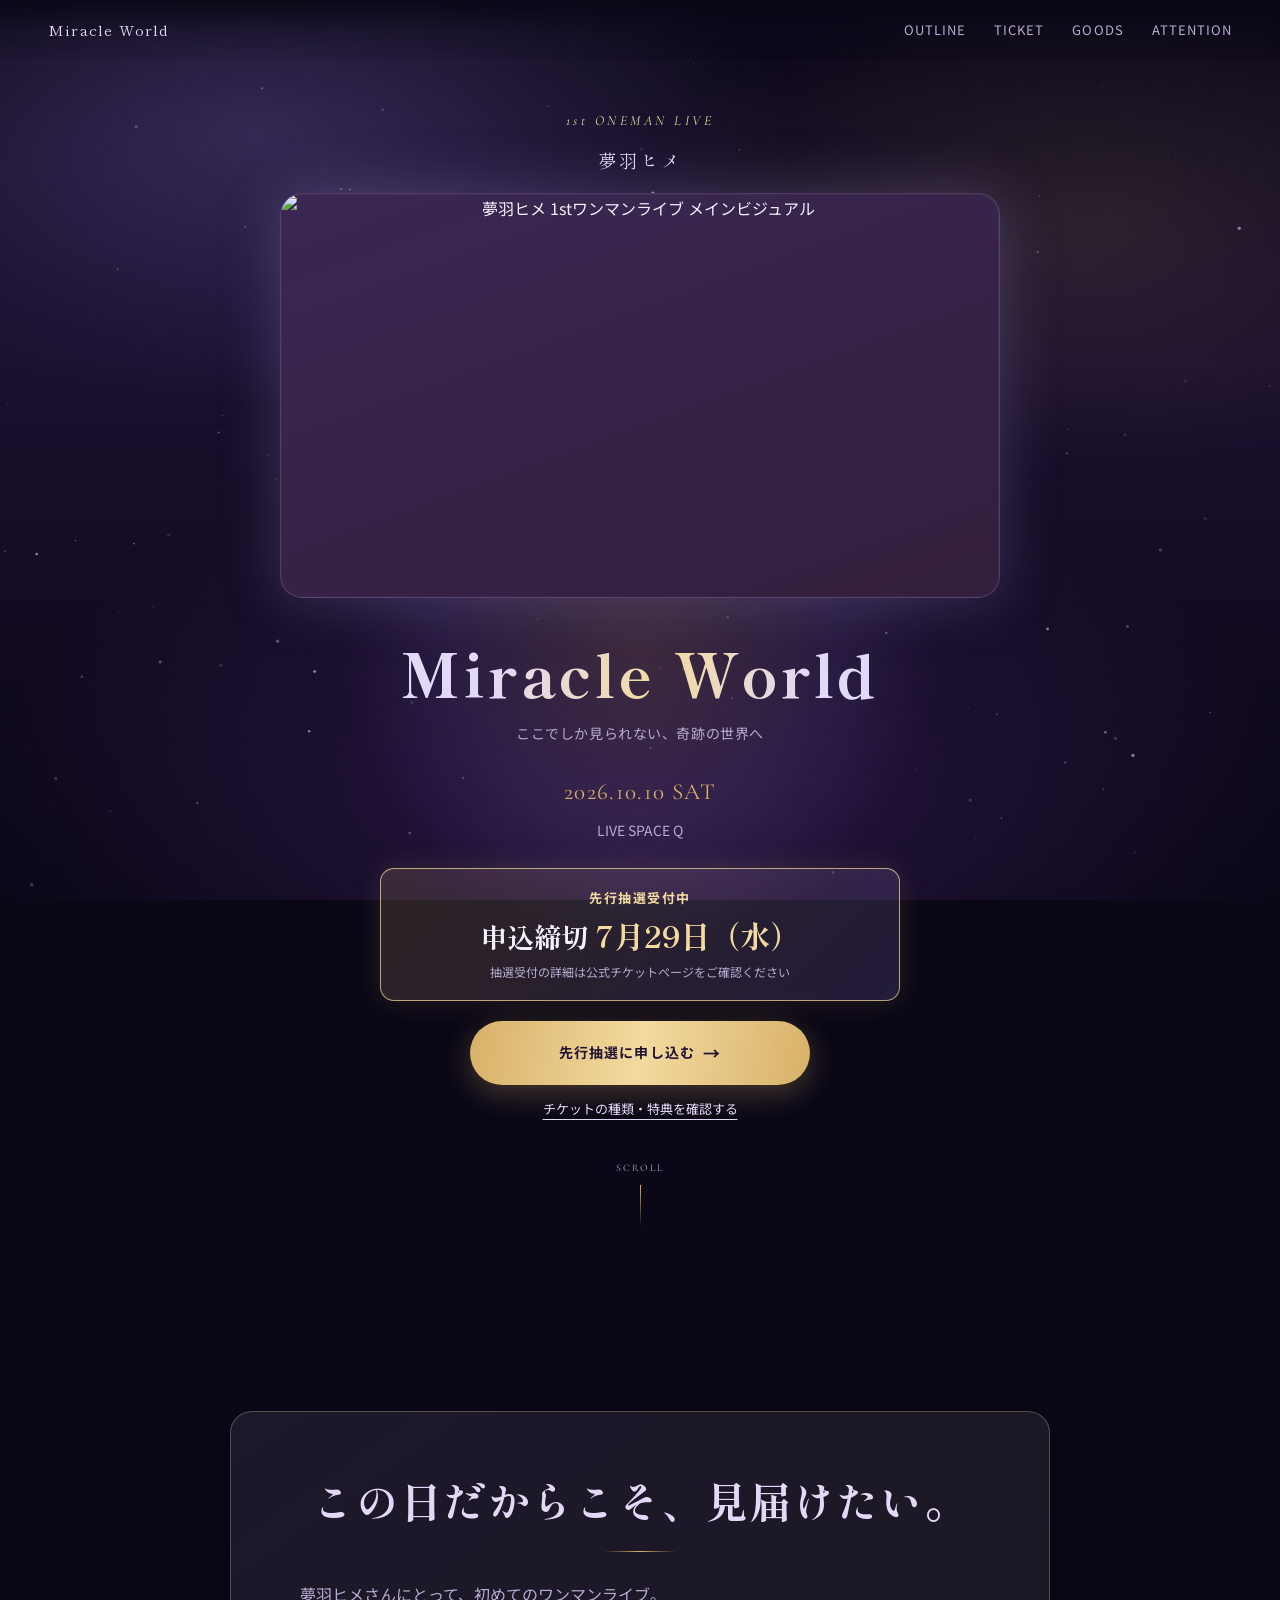
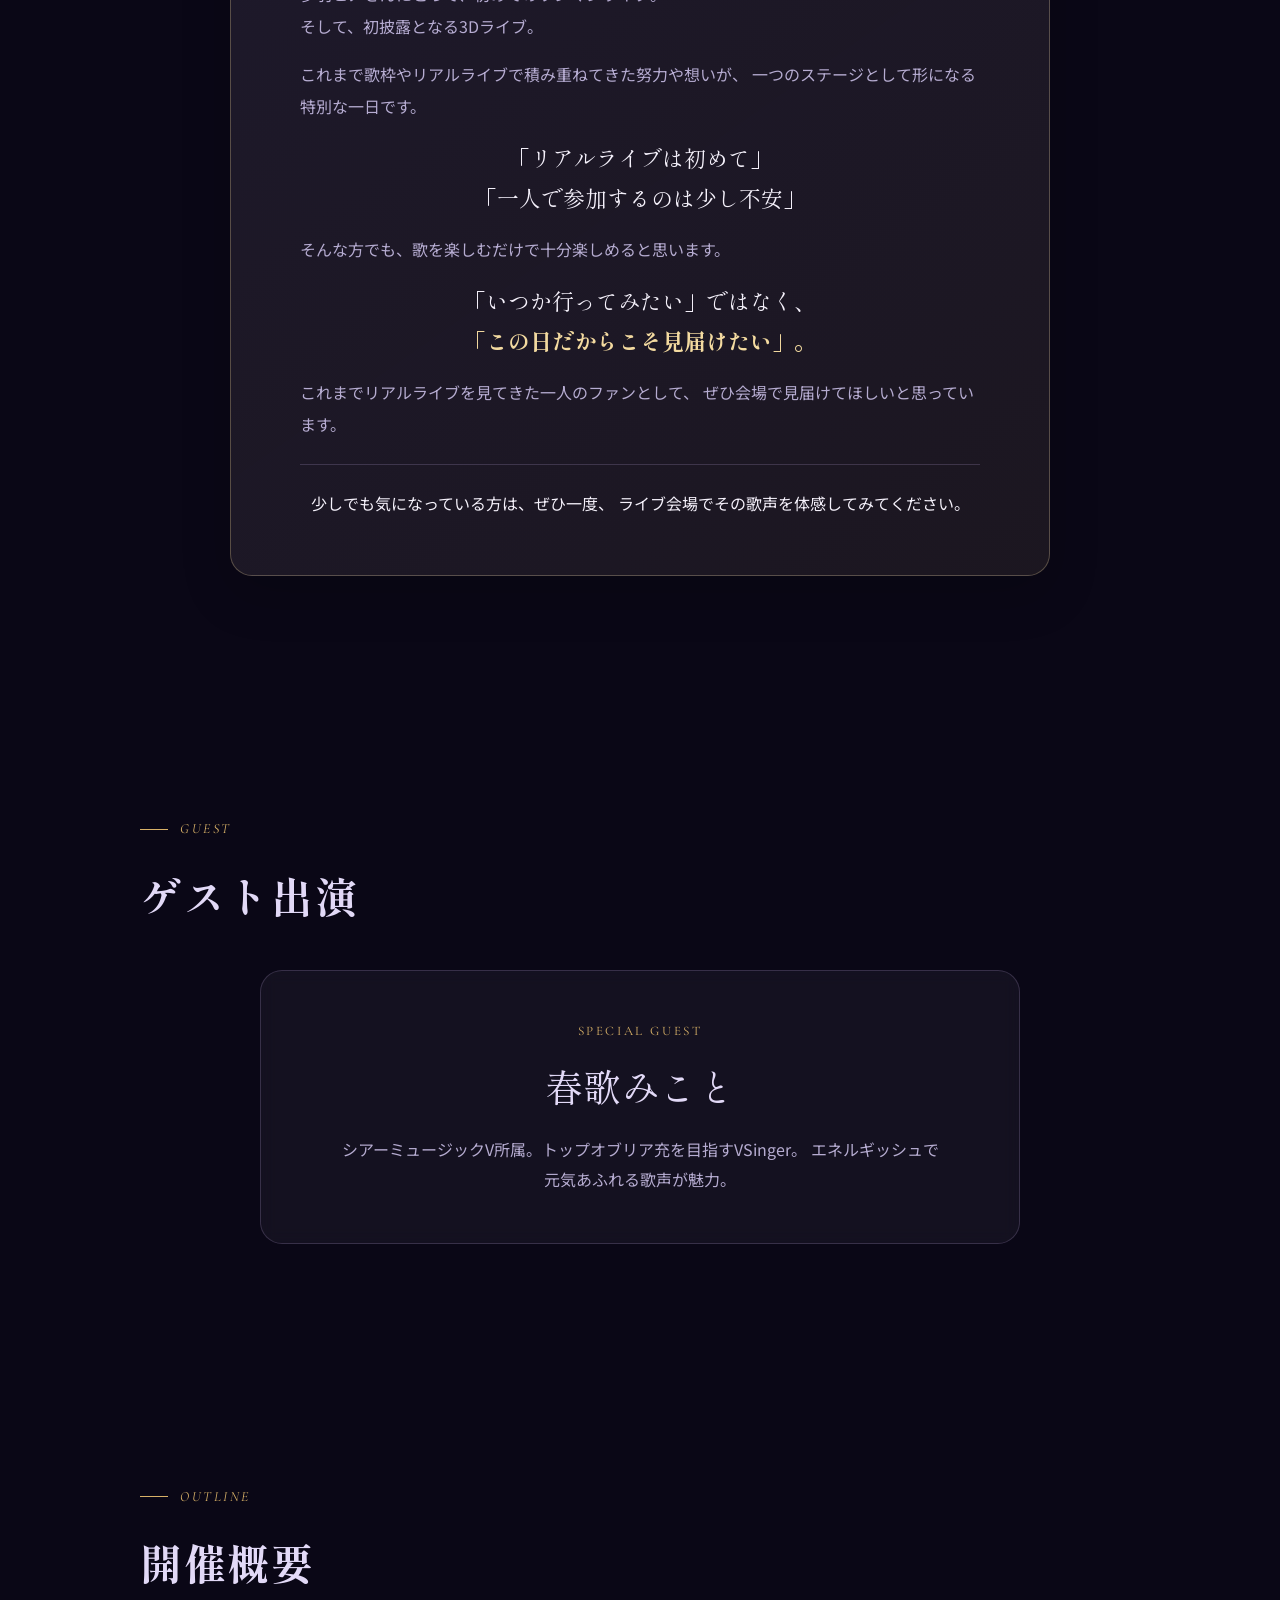
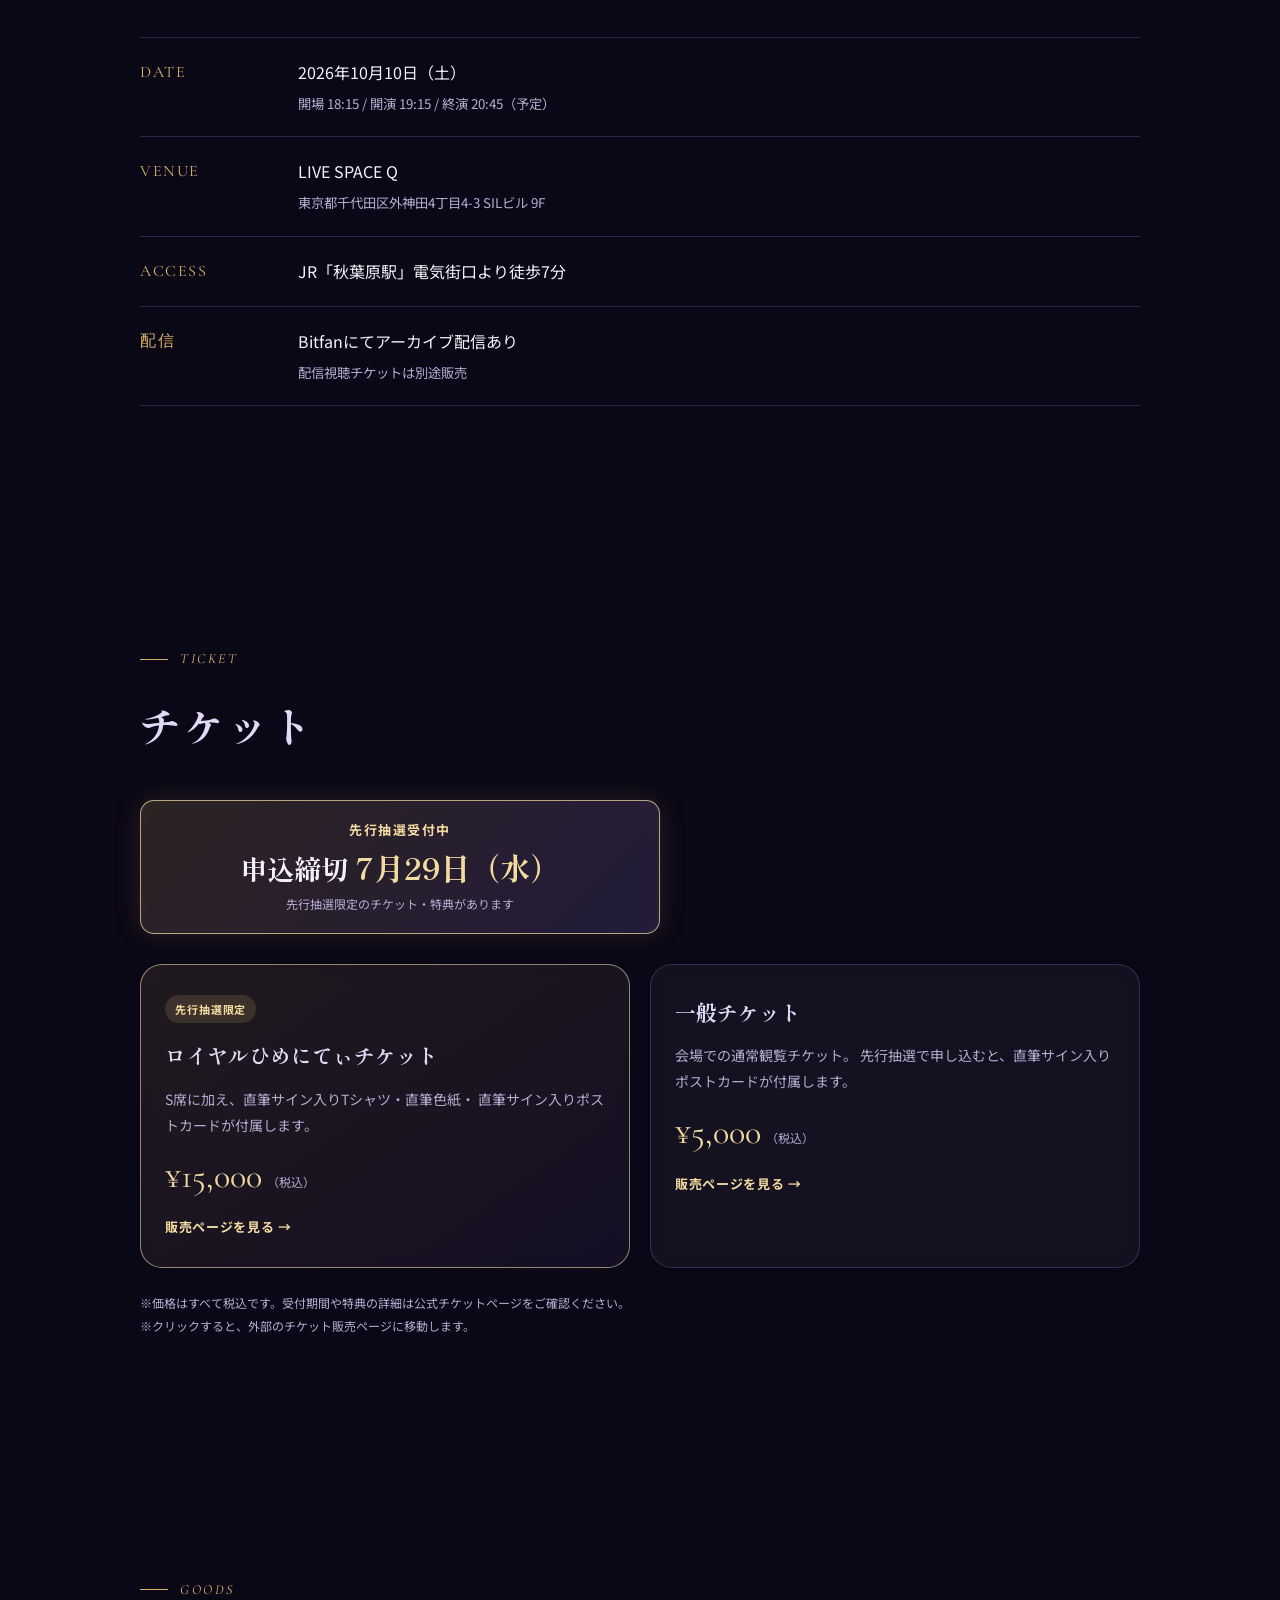
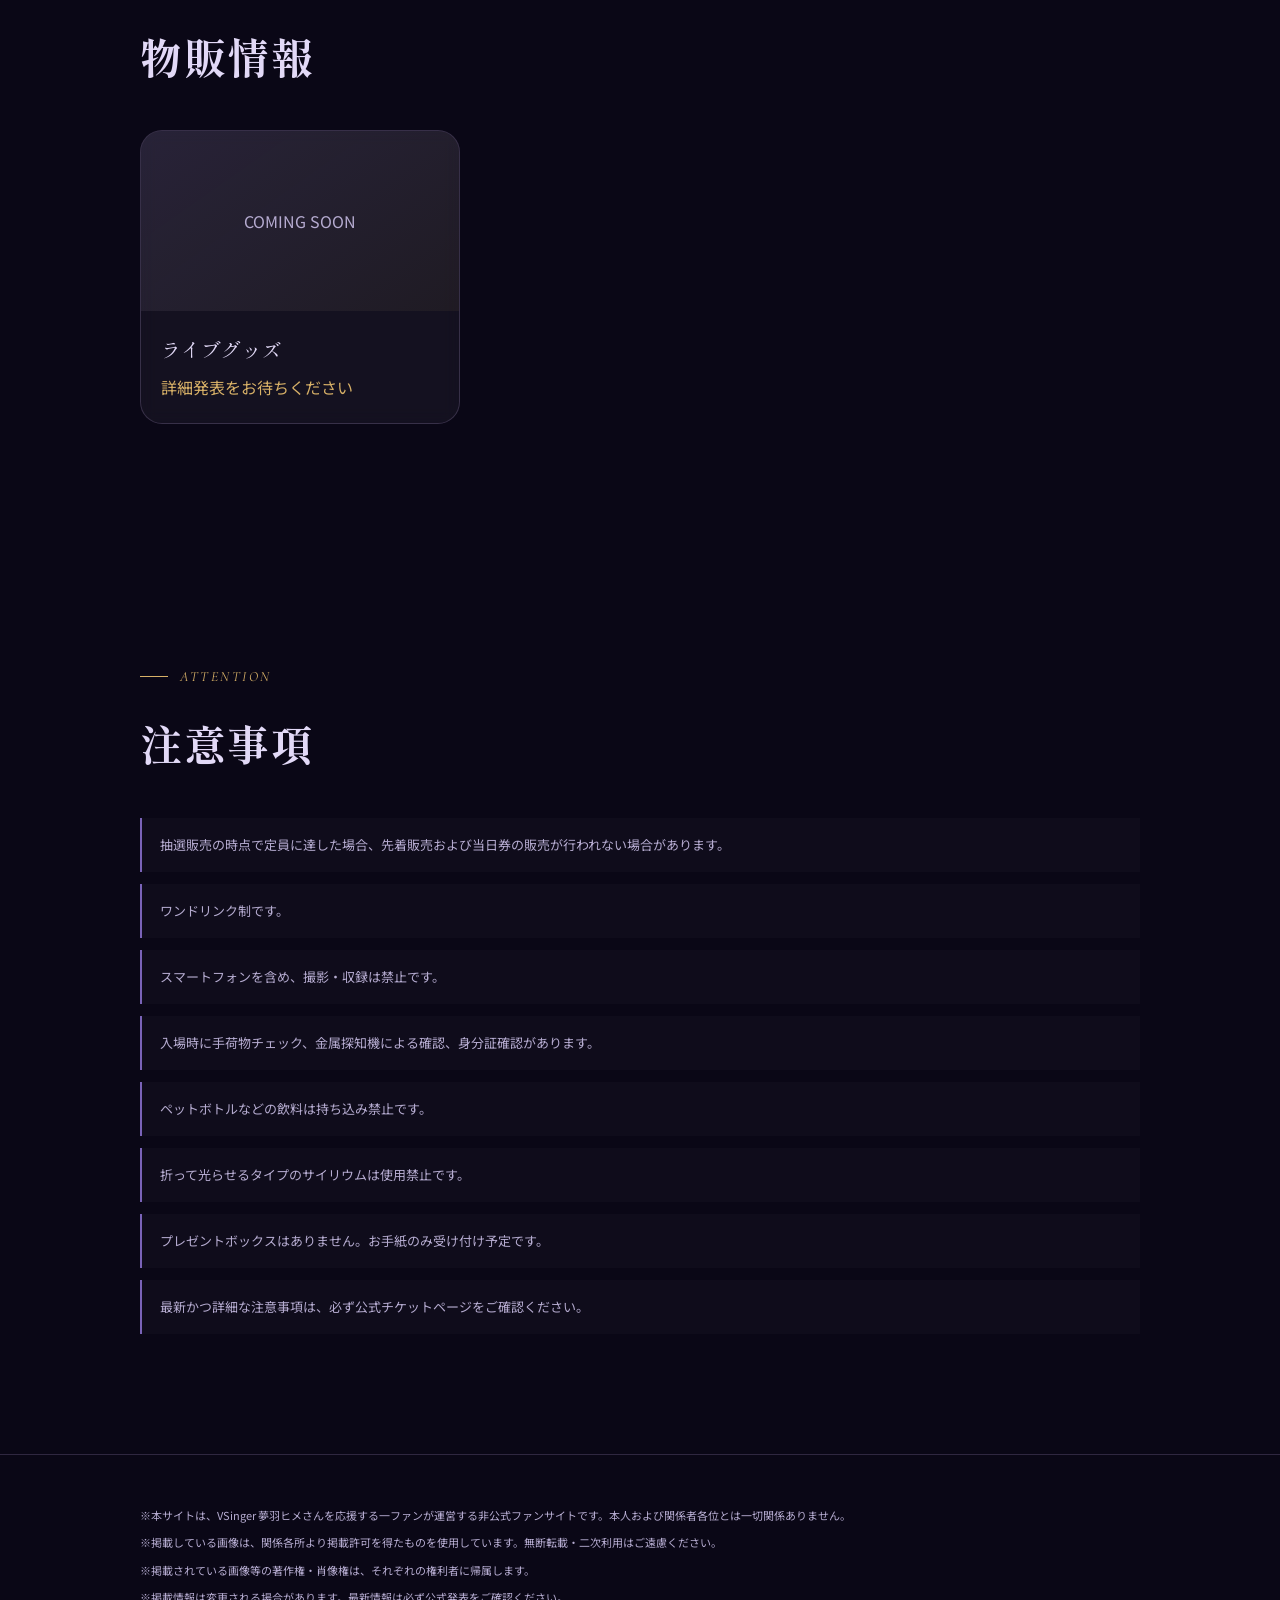
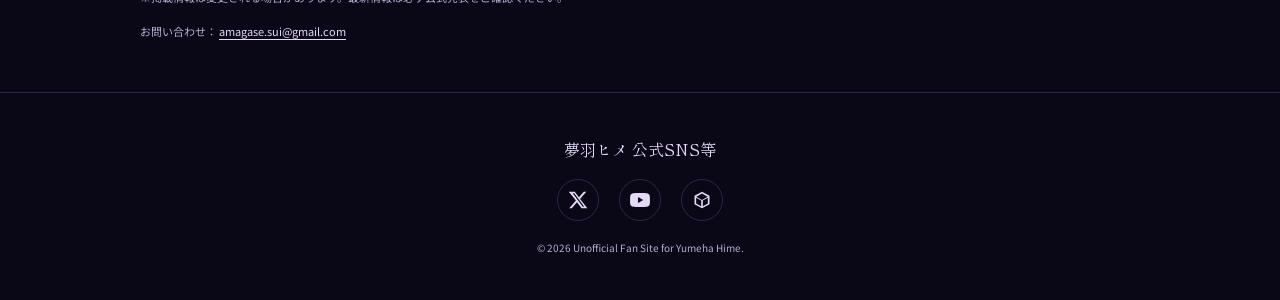
==== commit ee536c6e: "Update canonical and OGP URLs in index.html" ====
--- a/index.html
+++ b/index.html
@@ -30,7 +30,7 @@
   
   <link
     rel="canonical"
-    href="https://yumeha-hime-fansite.github.io/1st-oneman-live-lp/develop.html"
+    href="https://yumeha-hime-fansite.github.io/1st-oneman-live-lp/"
   >
   
   <!-- OGP：X、note、その他SNS・サービス共通 -->
@@ -38,7 +38,7 @@
   
   <meta
     property="og:url"
-    content="https://yumeha-hime-fansite.github.io/1st-oneman-live-lp/develop.html"
+    content="https://yumeha-hime-fansite.github.io/1st-oneman-live-lp/"
   >
   
   <meta
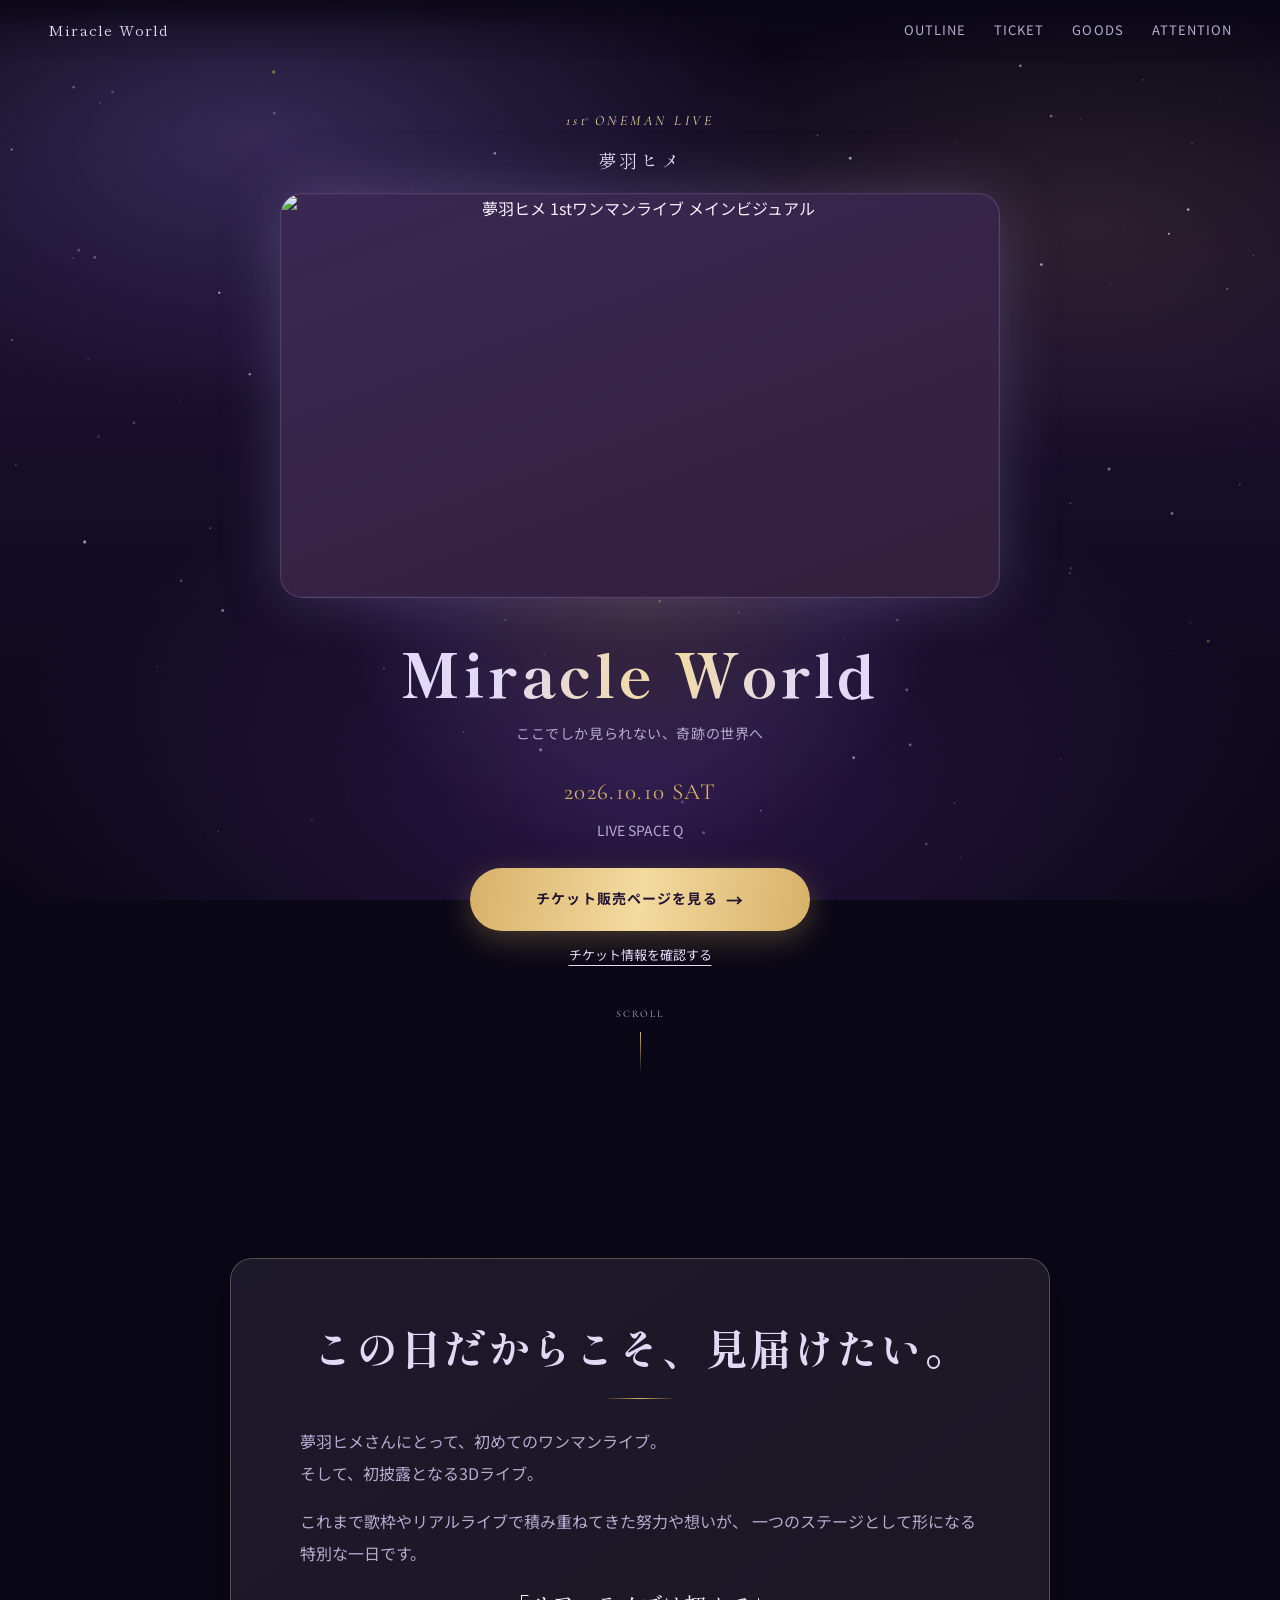
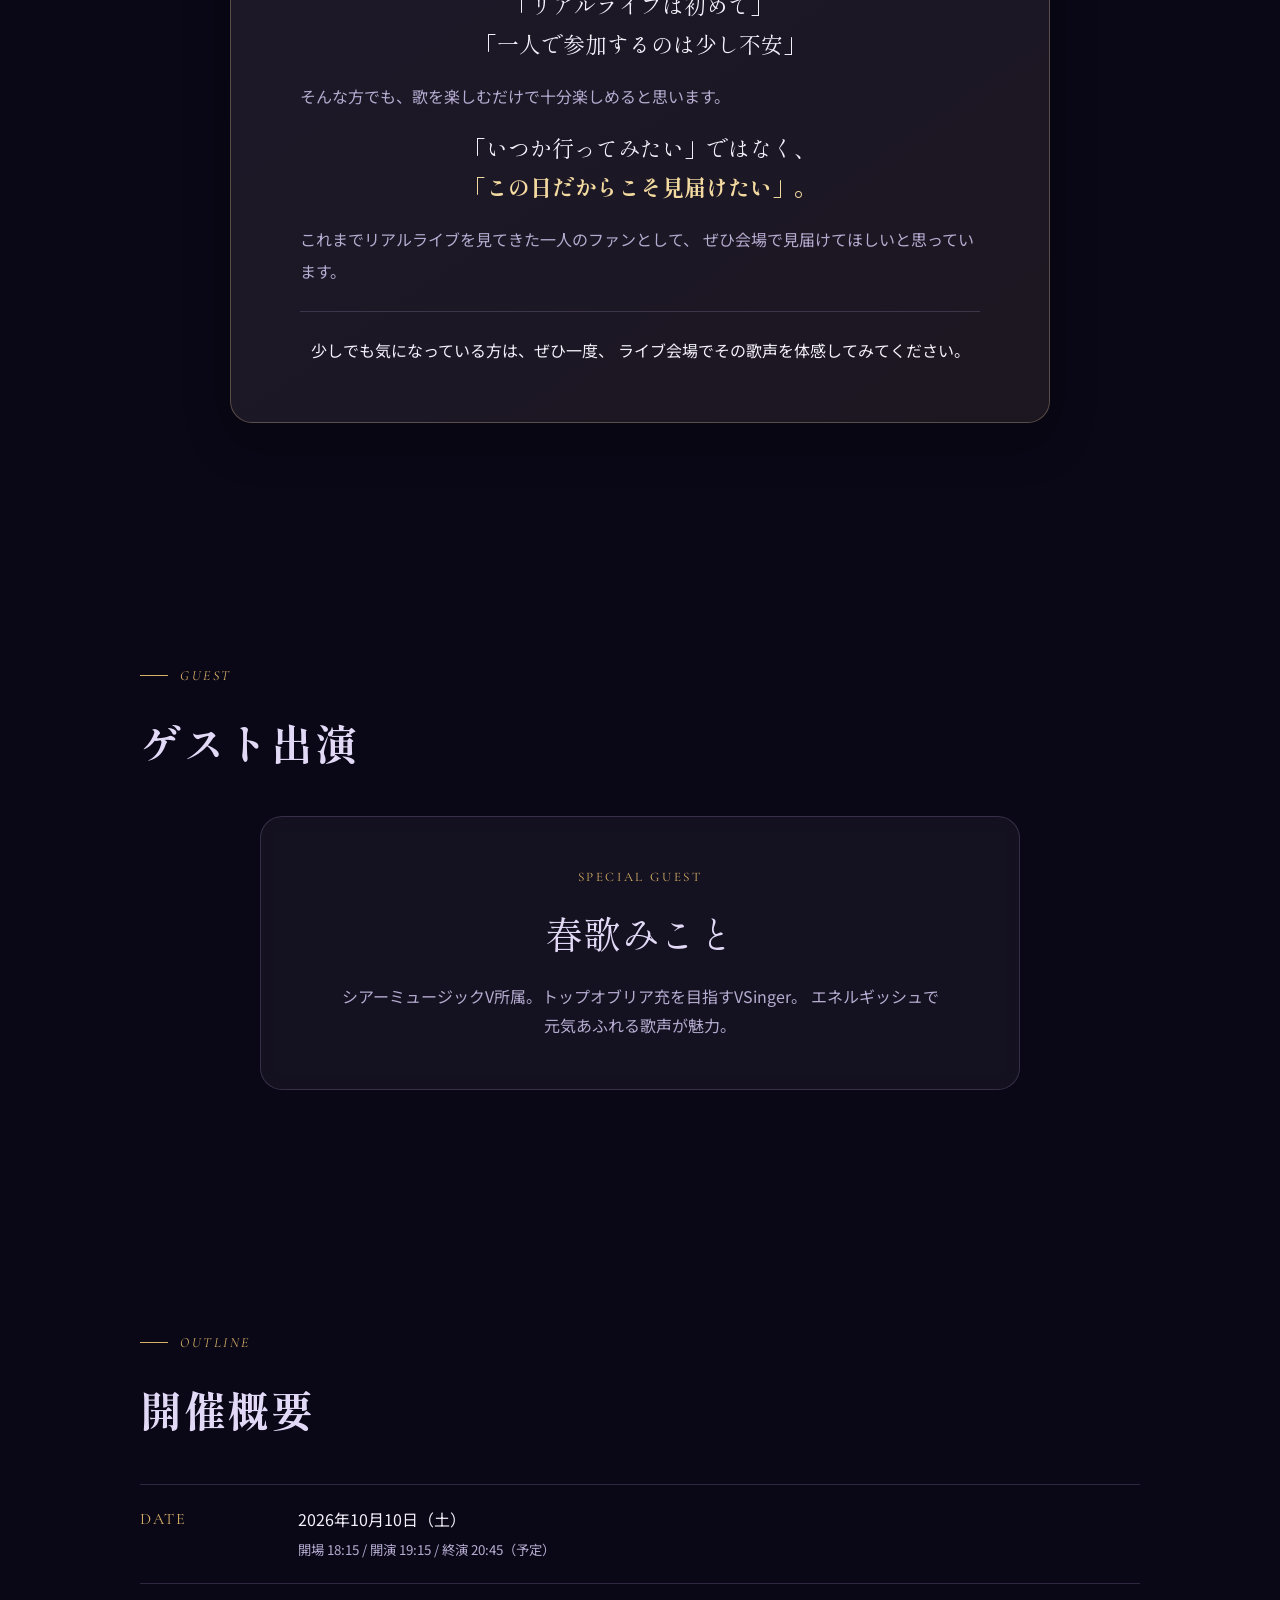
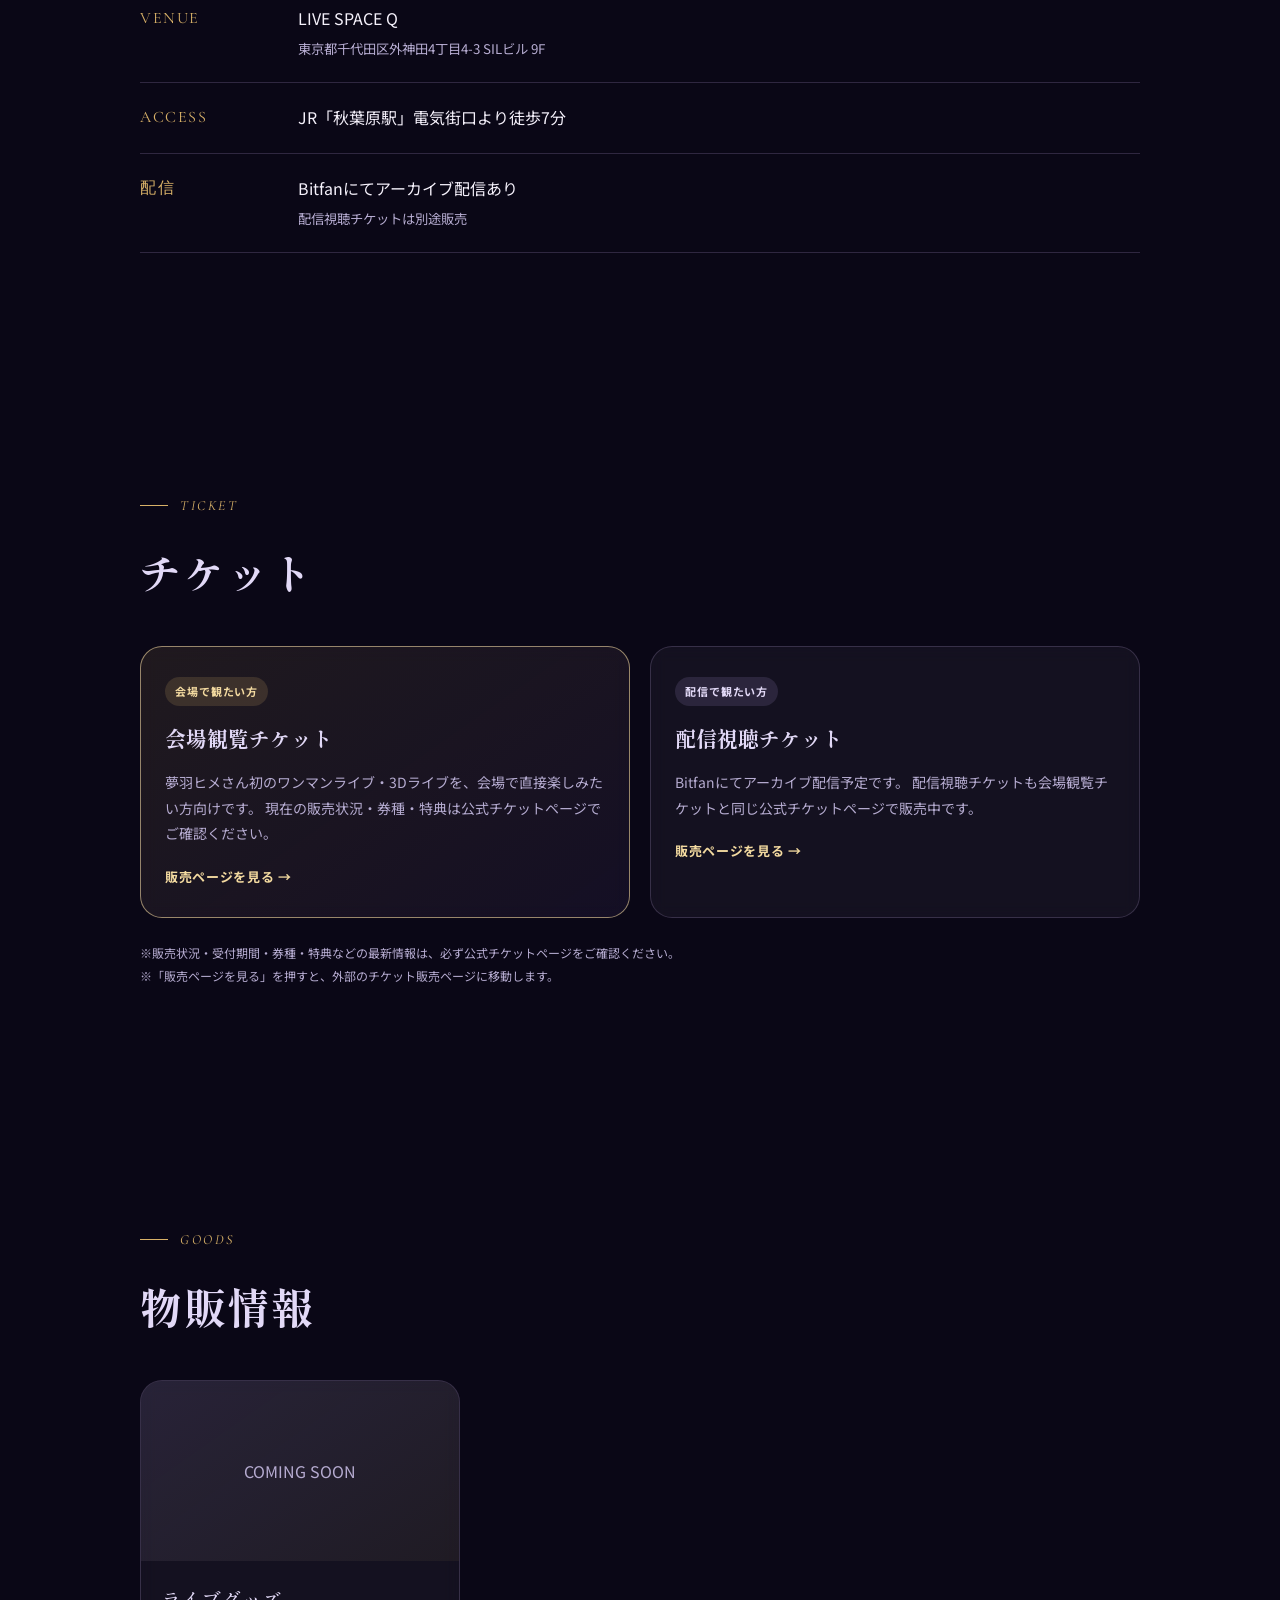
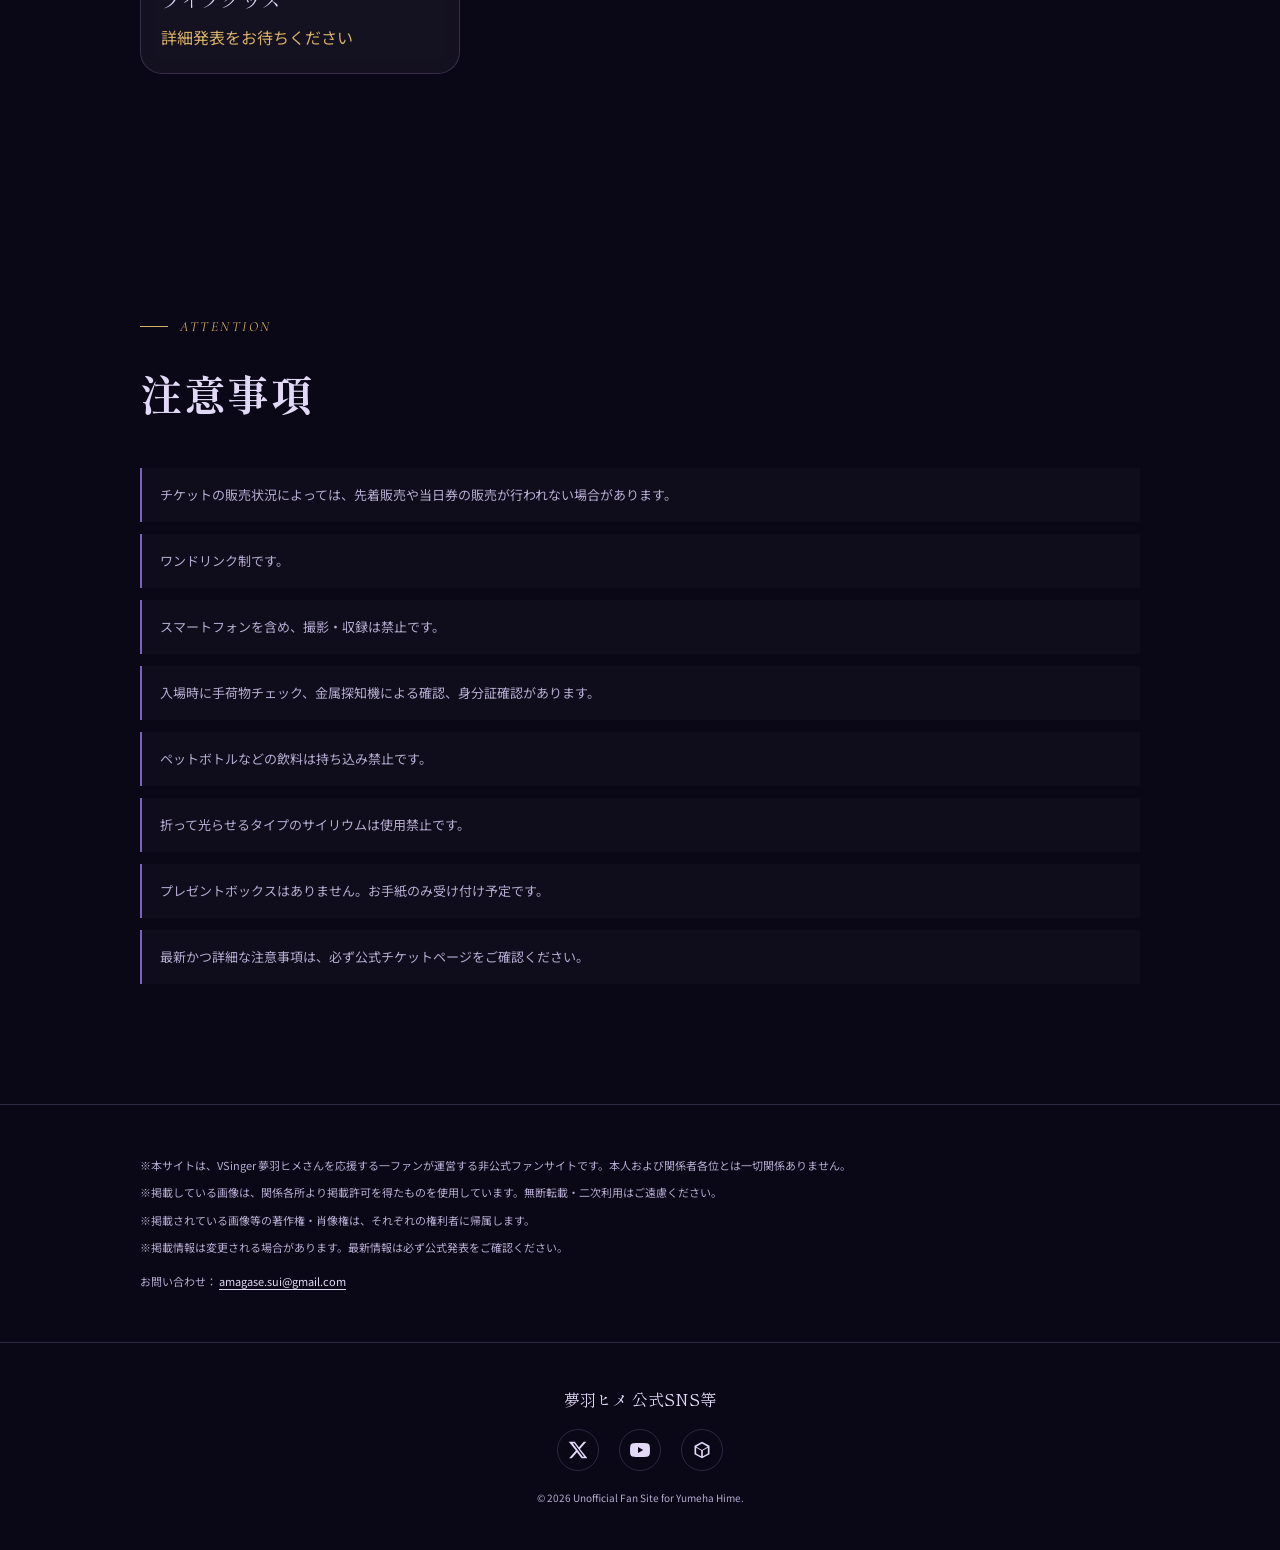
==== commit 60d8ddb8: "Add files via upload" ====
--- a/index.html
+++ b/index.html
@@ -16,7 +16,6 @@
     window.dataLayer = window.dataLayer || [];
     function gtag(){dataLayer.push(arguments);}
     gtag('js', new Date());
-  
     gtag('config', 'G-W06T1G1V0Z');
   </script>
   <meta name="viewport" content="width=device-width, initial-scale=1.0, viewport-fit=cover">
@@ -25,7 +24,7 @@
   
   <meta
     name="description"
-    content="2026年10月10日、LIVE SPACE Qにて開催。夢羽ヒメさん初のワンマンライブ・初披露となる3Dライブの日時、会場、チケット情報をまとめた非公式特設サイトです。先行抽選は7月29日まで。"
+    content="2026年10月10日、LIVE SPACE Qにて開催。夢羽ヒメさん初のワンマンライブ・初披露となる3Dライブの日時、会場、チケット情報をまとめた非公式特設サイトです。"
   >
   
   <link
@@ -48,7 +47,7 @@
   
   <meta
     property="og:description"
-    content="2026年10月10日開催。日時・会場・チケット情報をまとめた非公式特設サイトです。先行抽選は7月29日まで。"
+    content="2026年10月10日開催。日時・会場・チケット情報をまとめた非公式特設サイトです。"
   >
   
   <meta
@@ -85,7 +84,7 @@
   
   <meta
     name="twitter:description"
-    content="2026年10月10日開催。日時・会場・チケット情報をまとめた非公式特設サイトです。先行抽選は7月29日まで。"
+    content="2026年10月10日開催。日時・会場・チケット情報をまとめた非公式特設サイトです。"
   >
   
   <meta
@@ -105,817 +104,7 @@
   <link rel="preconnect" href="https://fonts.gstatic.com" crossorigin>
   <link href="https://fonts.googleapis.com/css2?family=Shippori+Mincho:wght@500;600;800&family=Noto+Sans+JP:wght@300;400;500;700&family=Cormorant+Garamond:ital,wght@0,500;1,500&display=swap" rel="stylesheet">
 
-  <style>
-    :root{
-      --bg-void:#0a0716;
-      --bg-nebula-1:#241238;
-      --bg-nebula-2:#3d1f63;
-      --bg-nebula-3:#1a0f2e;
-      --lavender:#b6a3e8;
-      --lavender-soft:#e2d9f7;
-      --lavender-deep:#7a63b8;
-      --gold:#d8b168;
-      --gold-bright:#f3daa0;
-      --text-main:#f5f1fb;
-      --text-sub:#b6acd1;
-      --panel-bg:rgba(255,255,255,.045);
-      --panel-border:rgba(214,190,255,.18);
-      --font-display:'Shippori Mincho', serif;
-      --font-body:'Noto Sans JP', sans-serif;
-      --font-en:'Cormorant Garamond', serif;
-      --max-width:1080px;
-      --radius-l:22px;
-      --radius-m:14px;
-      --space-section:clamp(64px,10vw,120px);
-    }
-
-    *,*::before,*::after{
-      box-sizing:border-box;
-      margin:0;
-      padding:0;
-    }
-
-    html{scroll-behavior:smooth;}
-
-    body{
-      background:var(--bg-void);
-      color:var(--text-main);
-      font-family:var(--font-body);
-      line-height:1.85;
-      overflow-x:hidden;
-      -webkit-font-smoothing:antialiased;
-    }
-
-    img{max-width:100%;display:block;}
-    a{color:inherit;text-decoration:none;}
-    ul{list-style:none;}
-    section{position:relative;z-index:2;}
-
-    .cosmos{
-      position:fixed;
-      inset:0;
-      z-index:0;
-      pointer-events:none;
-      background:
-        radial-gradient(ellipse 70% 50% at 20% 15%,rgba(122,99,184,.35),transparent 60%),
-        radial-gradient(ellipse 60% 45% at 85% 25%,rgba(216,177,104,.12),transparent 60%),
-        radial-gradient(ellipse 80% 60% at 50% 90%,rgba(61,31,99,.55),transparent 65%),
-        linear-gradient(180deg,var(--bg-void) 0%,var(--bg-nebula-3) 40%,var(--bg-void) 100%);
-    }
-
-    #stars{
-      position:fixed;
-      inset:0;
-      z-index:1;
-      pointer-events:none;
-    }
-
-    #stars canvas{
-      width:100%;
-      height:100%;
-      display:block;
-    }
-
-    header.nav{
-      position:fixed;
-      top:0;
-      left:0;
-      right:0;
-      z-index:50;
-      display:flex;
-      align-items:center;
-      justify-content:space-between;
-      padding:16px clamp(16px,4vw,48px);
-      background:linear-gradient(180deg,rgba(10,7,22,.9),rgba(10,7,22,.25),transparent);
-      backdrop-filter:blur(8px);
-    }
-
-    .nav-logo{
-      font-family:var(--font-display);
-      font-size:15px;
-      letter-spacing:.08em;
-      color:var(--lavender-soft);
-    }
-
-    .nav-links{
-      display:none;
-      gap:28px;
-      font-size:13px;
-      letter-spacing:.08em;
-    }
-
-    .nav-links a{
-      color:var(--text-sub);
-      transition:color .25s;
-    }
-
-    .nav-links a:hover{color:var(--gold-bright);}
-
-    .nav-toggle{
-      display:flex;
-      flex-direction:column;
-      gap:5px;
-      background:none;
-      border:none;
-      cursor:pointer;
-      padding:6px;
-    }
-
-    .nav-toggle span{
-      width:22px;
-      height:1.5px;
-      background:var(--lavender-soft);
-    }
-
-    .nav-drawer{
-      position:fixed;
-      inset:0 0 0 auto;
-      width:70%;
-      max-width:280px;
-      z-index:60;
-      background:linear-gradient(180deg,var(--bg-nebula-1),var(--bg-void));
-      border-left:1px solid var(--panel-border);
-      padding:80px 32px;
-      display:flex;
-      flex-direction:column;
-      gap:26px;
-      transform:translateX(100%);
-      transition:transform .4s ease;
-    }
-
-    .nav-drawer.open{transform:translateX(0);}
-
-    .nav-drawer a{
-      font-size:15px;
-      color:var(--text-sub);
-      letter-spacing:.08em;
-    }
-
-    .nav-scrim{
-      position:fixed;
-      inset:0;
-      z-index:55;
-      background:rgba(0,0,0,.55);
-      opacity:0;
-      pointer-events:none;
-      transition:opacity .3s;
-    }
-
-    .nav-scrim.open{
-      opacity:1;
-      pointer-events:auto;
-    }
-
-    .section-inner{
-      max-width:var(--max-width);
-      margin:0 auto;
-      padding:0 clamp(20px,5vw,40px);
-    }
-
-    .eyebrow{
-      font-family:var(--font-en);
-      font-style:italic;
-      letter-spacing:.18em;
-      color:var(--gold);
-      font-size:14px;
-      text-transform:uppercase;
-      display:flex;
-      align-items:center;
-      gap:12px;
-      margin-bottom:14px;
-    }
-
-    .eyebrow::before{
-      content:'';
-      width:28px;
-      height:1px;
-      background:var(--gold);
-    }
-
-    h2.section-title{
-      font-family:var(--font-display);
-      font-weight:700;
-      font-size:clamp(28px,5vw,42px);
-      color:var(--lavender-soft);
-      margin-bottom:36px;
-      letter-spacing:.04em;
-    }
-
-    .hero{
-      min-height:100svh;
-      display:flex;
-      flex-direction:column;
-      align-items:center;
-      justify-content:center;
-      text-align:center;
-      padding:108px 20px 64px;
-      position:relative;
-    }
-
-    .hero-halo{
-      position:absolute;
-      top:50%;
-      left:50%;
-      width:min(90vw,620px);
-      aspect-ratio:1;
-      transform:translate(-50%,-50%);
-      background:radial-gradient(circle,rgba(216,177,104,.16),rgba(182,163,232,.08) 45%,transparent 70%);
-      border-radius:50%;
-      z-index:-1;
-      animation:halo-pulse 7s ease-in-out infinite;
-    }
-
-    @keyframes halo-pulse{
-      0%,100%{opacity:.7;transform:translate(-50%,-50%) scale(1);}
-      50%{opacity:1;transform:translate(-50%,-50%) scale(1.06);}
-    }
-
-    .hero-eyebrow{
-      font-family:var(--font-en);
-      font-style:italic;
-      letter-spacing:.25em;
-      color:var(--gold-bright);
-      font-size:14px;
-      margin-bottom:10px;
-    }
-
-    .hero-name{
-      font-family:var(--font-display);
-      font-size:clamp(15px,3vw,18px);
-      color:var(--lavender-soft);
-      letter-spacing:.15em;
-      margin-bottom:16px;
-    }
-
-    .hero-visual{
-      width:min(92vw,720px);
-      aspect-ratio:16/9;
-      margin:0 auto 30px;
-      border-radius:var(--radius-l);
-      border:1px solid var(--panel-border);
-      background:linear-gradient(160deg,rgba(182,163,232,.15),rgba(216,177,104,.08)),var(--bg-nebula-1);
-      box-shadow:0 0 60px rgba(182,163,232,.25),0 0 0 1px rgba(255,255,255,.03) inset;
-      overflow:hidden;
-    }
-
-    .protected-image{
-      user-select:none;
-      -webkit-user-select:none;
-      -webkit-user-drag:none;
-    }
-
-    .hero-visual img{
-      width:100%;
-      height:100%;
-      object-fit:cover;
-    }
-
-    .hero-title{
-      font-family:var(--font-display);
-      font-weight:800;
-      letter-spacing:.06em;
-      font-size:clamp(32px,8vw,60px);
-      line-height:1.25;
-      background:linear-gradient(100deg,var(--lavender-soft) 20%,var(--gold-bright) 55%,var(--lavender-soft) 85%);
-      -webkit-background-clip:text;
-      background-clip:text;
-      color:transparent;
-      margin:6px 0 12px;
-    }
-
-    .hero-sub{
-      color:var(--text-sub);
-      font-size:14px;
-      letter-spacing:.04em;
-      margin-bottom:24px;
-    }
-
-    .hero-date{
-      font-family:var(--font-en);
-      font-size:clamp(19px,3vw,23px);
-      letter-spacing:.06em;
-      color:var(--gold);
-      margin-bottom:4px;
-    }
-
-    .hero-venue{
-      font-size:14px;
-      color:var(--text-sub);
-      margin-bottom:24px;
-    }
-
-    .ticket-deadline-box{
-      width:min(92vw,520px);
-      margin:0 auto 20px;
-      padding:17px 20px;
-      border:1px solid rgba(243,218,160,.72);
-      border-radius:var(--radius-m);
-      background:
-        linear-gradient(135deg,rgba(216,177,104,.17),rgba(122,99,184,.22));
-      box-shadow:
-        0 0 28px rgba(216,177,104,.15),
-        inset 0 0 20px rgba(255,255,255,.025);
-    }
-
-    .ticket-deadline-label{
-      color:var(--gold-bright);
-      font-size:13px;
-      font-weight:700;
-      letter-spacing:.12em;
-      margin-bottom:3px;
-    }
-
-    .ticket-deadline-date{
-      color:var(--text-main);
-      font-family:var(--font-display);
-      font-size:clamp(20px,5vw,27px);
-      font-weight:800;
-      line-height:1.5;
-    }
-
-    .ticket-deadline-date strong{
-      color:var(--gold-bright);
-      font-size:1.12em;
-    }
-
-    .ticket-deadline-note{
-      margin-top:3px;
-      color:var(--text-sub);
-      font-size:12px;
-    }
-
-    .hero-ticket-actions{
-      display:flex;
-      flex-direction:column;
-      align-items:center;
-      gap:12px;
-    }
-
-    .btn{
-      display:inline-flex;
-      align-items:center;
-      gap:8px;
-      justify-content:center;
-      padding:15px 38px;
-      border-radius:999px;
-      font-size:14px;
-      letter-spacing:.08em;
-      font-weight:500;
-      border:1px solid transparent;
-      cursor:pointer;
-      transition:transform .25s,box-shadow .25s;
-    }
-
-    .btn-primary{
-      width:min(88vw,340px);
-      background:linear-gradient(100deg,var(--gold) 0%,var(--gold-bright) 50%,var(--gold) 100%);
-      color:#231334;
-      font-weight:700;
-      box-shadow:0 8px 30px rgba(216,177,104,.3);
-    }
-
-    .btn-primary:hover{
-      transform:translateY(-2px);
-      box-shadow:0 12px 34px rgba(216,177,104,.45);
-    }
-
-    .btn-arrow{
-      font-size:17px;
-      transition:transform .25s;
-    }
-
-    .btn-primary:hover .btn-arrow{transform:translateX(3px);}
-
-    .hero-ticket-detail-link{
-      color:var(--lavender-soft);
-      font-size:13px;
-      text-decoration:underline;
-      text-underline-offset:5px;
-      transition:color .25s;
-    }
-
-    .hero-ticket-detail-link:hover{color:var(--gold-bright);}
-
-    .scroll-cue{
-      margin-top:38px;
-      display:flex;
-      flex-direction:column;
-      align-items:center;
-      gap:8px;
-      color:var(--text-sub);
-      font-family:var(--font-en);
-      font-size:10px;
-      letter-spacing:.18em;
-    }
-
-    .scroll-cue .line{
-      width:1px;
-      height:42px;
-      background:linear-gradient(var(--gold),transparent);
-    }
-
-
-
-    /* ---------------- FAN MESSAGE / 見届けたい理由 ---------------- */
-    .fan-message{
-      padding:var(--space-section) 0;
-    }
-
-    .fan-message-card{
-      max-width:820px;
-      margin:0 auto;
-      padding:clamp(28px,6vw,56px);
-      border:1px solid rgba(243,218,160,.28);
-      border-radius:var(--radius-l);
-      background:
-        linear-gradient(145deg,rgba(182,163,232,.08),rgba(216,177,104,.06)),
-        rgba(255,255,255,.025);
-      box-shadow:0 18px 50px rgba(0,0,0,.18);
-    }
-
-    .fan-message-title{
-      font-family:var(--font-display);
-      font-size:clamp(27px,5vw,42px);
-      line-height:1.5;
-      color:var(--lavender-soft);
-      text-align:center;
-      letter-spacing:.04em;
-      margin-bottom:26px;
-    }
-
-    .fan-message-title::after{
-      content:'';
-      display:block;
-      width:72px;
-      height:1px;
-      margin:20px auto 0;
-      background:linear-gradient(90deg,transparent,var(--gold),transparent);
-    }
-
-    .fan-message-body{
-      max-width:680px;
-      margin:0 auto;
-      color:var(--text-sub);
-      font-size:clamp(14px,2.5vw,16px);
-      line-height:2;
-    }
-
-    .fan-message-body p + p{
-      margin-top:16px;
-    }
-
-    .fan-message-quote{
-      color:var(--text-main);
-      font-family:var(--font-display);
-      font-size:clamp(17px,3.5vw,22px);
-      line-height:1.8;
-      text-align:center;
-    }
-
-    .fan-message-emphasis{
-      color:var(--gold-bright);
-      font-weight:700;
-    }
-
-    .fan-message-closing{
-      margin-top:24px !important;
-      padding-top:22px;
-      border-top:1px solid var(--panel-border);
-      color:var(--text-main);
-      text-align:center;
-    }
-
-    .concept,
-    .guest,
-    .outline,
-    .ticket,
-    .goods,
-    .attention,
-    .disclaimer{
-      padding:var(--space-section) 0;
-    }
-
-    .concept-lead{
-      font-family:var(--font-display);
-      font-size:clamp(24px,5vw,40px);
-      line-height:1.65;
-      color:var(--lavender-soft);
-      text-align:center;
-    }
-
-    .divider{
-      width:72px;
-      height:1px;
-      margin:34px auto;
-      background:linear-gradient(90deg,transparent,var(--gold),transparent);
-    }
-
-    .concept-body{
-      max-width:760px;
-      margin:0 auto;
-      color:var(--text-sub);
-    }
-
-    .guest-card,
-    .ticket-card,
-    .goods-card{
-      border:1px solid var(--panel-border);
-      border-radius:var(--radius-l);
-      background:var(--panel-bg);
-      backdrop-filter:blur(8px);
-    }
-
-    .guest-card{
-      max-width:760px;
-      margin:0 auto;
-      padding:clamp(26px,5vw,48px);
-      text-align:center;
-    }
-
-    .guest-role{
-      color:var(--gold);
-      font-family:var(--font-en);
-      letter-spacing:.2em;
-      font-size:13px;
-      margin-bottom:8px;
-    }
-
-    .guest-name{
-      font-family:var(--font-display);
-      color:var(--lavender-soft);
-      font-size:clamp(26px,5vw,38px);
-      margin-bottom:14px;
-    }
-
-    .guest-desc{
-      color:var(--text-sub);
-      max-width:600px;
-      margin:0 auto;
-    }
-
-    .outline-table{
-      border-top:1px solid var(--panel-border);
-    }
-
-    .outline-row{
-      display:grid;
-      grid-template-columns:90px 1fr;
-      gap:18px;
-      padding:20px 0;
-      border-bottom:1px solid var(--panel-border);
-    }
-
-    .outline-row dt{
-      color:var(--gold);
-      font-family:var(--font-en);
-      letter-spacing:.1em;
-    }
-
-    .outline-row dd{
-      color:var(--text-main);
-    }
-
-    .outline-row small{
-      display:block;
-      color:var(--text-sub);
-      margin-top:4px;
-    }
-
-    .ticket .ticket-deadline-box{
-      margin:0 0 30px;
-      text-align:center;
-    }
-
-    .ticket-grid{
-      display:grid;
-      grid-template-columns:1fr;
-      gap:20px;
-    }
-
-    .ticket-card-link{
-      display:block;
-      height:100%;
-    }
-
-    .ticket-card{
-      position:relative;
-      height:100%;
-      padding:28px 24px;
-      transition:transform .25s,border-color .25s,box-shadow .25s;
-    }
-
-    .ticket-card-link:hover .ticket-card{
-      transform:translateY(-4px);
-      border-color:rgba(243,218,160,.55);
-      box-shadow:0 14px 38px rgba(0,0,0,.22);
-    }
-
-    .ticket-card.is-featured{
-      border-color:rgba(243,218,160,.58);
-      background:linear-gradient(145deg,rgba(216,177,104,.11),rgba(122,99,184,.09));
-    }
-
-    .ticket-badge{
-      display:inline-block;
-      margin-bottom:13px;
-      padding:4px 10px;
-      border-radius:999px;
-      background:rgba(216,177,104,.16);
-      color:var(--gold-bright);
-      font-size:11px;
-      font-weight:700;
-      letter-spacing:.08em;
-    }
-
-    .ticket-name{
-      color:var(--lavender-soft);
-      font-family:var(--font-display);
-      font-size:21px;
-      margin-bottom:12px;
-    }
-
-    .ticket-desc{
-      color:var(--text-sub);
-      font-size:14px;
-    }
-
-    .ticket-price{
-      margin-top:18px;
-      color:var(--gold-bright);
-      font-family:var(--font-en);
-      font-size:34px;
-      line-height:1.2;
-    }
-
-    .ticket-price span{
-      margin-left:5px;
-      color:var(--text-sub);
-      font-family:var(--font-body);
-      font-size:12px;
-    }
-
-    .ticket-card-cta{
-      margin-top:18px;
-      color:var(--gold-bright);
-      font-size:13px;
-      font-weight:700;
-      letter-spacing:.05em;
-    }
-
-    .ticket-note{
-      margin-top:24px;
-      color:var(--text-sub);
-      font-size:12px;
-    }
-
-    .goods-grid{
-      display:grid;
-      grid-template-columns:1fr;
-      gap:20px;
-    }
-
-    .goods-card{
-      overflow:hidden;
-    }
-
-    .goods-thumb{
-      min-height:180px;
-      display:grid;
-      place-items:center;
-      color:var(--text-sub);
-      background:linear-gradient(145deg,rgba(182,163,232,.12),rgba(216,177,104,.06));
-    }
-
-    .goods-info{
-      padding:20px;
-    }
-
-    .goods-info .name{
-      color:var(--lavender-soft);
-      font-family:var(--font-display);
-      font-size:20px;
-    }
-
-    .goods-info .price{
-      color:var(--gold);
-      margin-top:5px;
-    }
-
-    .attention-list{
-      display:grid;
-      gap:12px;
-    }
-
-    .attention-list li{
-      padding:15px 18px;
-      border-left:2px solid var(--lavender-deep);
-      background:rgba(255,255,255,.025);
-      color:var(--text-sub);
-      font-size:13px;
-    }
-
-    .disclaimer{
-      border-top:1px solid var(--panel-border);
-      padding-top:50px;
-      padding-bottom:50px;
-    }
-
-    .disclaimer-list{
-      display:grid;
-      gap:7px;
-      color:var(--text-sub);
-      font-size:11px;
-    }
-
-    .disclaimer-contact{
-      margin-top:14px;
-      color:var(--text-sub);
-      font-size:11px;
-    }
-
-    .disclaimer-contact a{
-      color:var(--lavender-soft);
-      text-decoration:underline;
-      text-underline-offset:3px;
-    }
-
-    footer{
-      position:relative;
-      z-index:2;
-      padding:42px 20px;
-      text-align:center;
-      border-top:1px solid var(--panel-border);
-    }
-
-    .footer-name{
-      color:var(--lavender-soft);
-      font-family:var(--font-display);
-      margin-bottom:15px;
-    }
-
-    .sns-links{
-      display:flex;
-      justify-content:center;
-      gap:20px;
-      margin-bottom:18px;
-    }
-
-    .sns-links a{
-      width:42px;
-      height:42px;
-      display:grid;
-      place-items:center;
-      border:1px solid var(--panel-border);
-      border-radius:50%;
-      color:var(--lavender-soft);
-      transition:border-color .25s,color .25s,transform .25s;
-    }
-
-    .sns-links a:hover{
-      border-color:var(--gold);
-      color:var(--gold-bright);
-      transform:translateY(-2px);
-    }
-
-    .sns-links svg{
-      width:20px;
-      height:20px;
-    }
-
-    .footer-copy{
-      color:var(--text-sub);
-      font-size:10px;
-    }
-
-    .reveal{
-      opacity:0;
-      transform:translateY(18px);
-      transition:opacity .7s ease,transform .7s ease;
-    }
-
-    .reveal.is-visible{
-      opacity:1;
-      transform:none;
-    }
-
-    @media(min-width:760px){
-      .nav-links{display:flex;}
-      .nav-toggle{display:none;}
-      .ticket-grid{grid-template-columns:repeat(2,1fr);}
-      .goods-grid{grid-template-columns:repeat(3,1fr);}
-      .outline-row{grid-template-columns:140px 1fr;}
-    }
-
-    @media(prefers-reduced-motion:reduce){
-      *,*::before,*::after{
-        animation-duration:.01ms !important;
-        animation-iteration-count:1 !important;
-        transition-duration:.01ms !important;
-      }
-      html{scroll-behavior:auto;}
-      .reveal{opacity:1;transform:none;}
-    }
-  </style>
+  <link rel="stylesheet" href="./styles.css">
 </head>
 
 <body>
@@ -932,14 +121,14 @@
       <a href="#attention">ATTENTION</a>
     </nav>
 
-    <button class="nav-toggle" id="navToggle" aria-label="メニューを開く" aria-expanded="false">
+    <button class="nav-toggle" id="navToggle" aria-label="メニューを開く" aria-expanded="false" aria-controls="navDrawer">
       <span></span><span></span><span></span>
     </button>
   </header>
 
   <div class="nav-scrim" id="navScrim"></div>
 
-  <nav class="nav-drawer" id="navDrawer" aria-label="スマートフォンメニュー">
+  <nav class="nav-drawer" id="navDrawer" aria-label="スマートフォンメニュー" aria-hidden="true" tabindex="-1">
     <a href="#outline">OUTLINE</a>
     <a href="#ticket">TICKET</a>
     <a href="#goods">GOODS</a>
@@ -955,7 +144,8 @@
 
       <div class="hero-visual">
         <img
-          src="https://www.dropbox.com/scl/fi/8jknj02o5403amtejhrmm/95b540d6735c1f76.png?rlkey=w0fds0o0ecyu2zb3ecxdmo730&st=s5vfmfqf&raw=1"
+          src="./assets/main-visual.png"
+          onerror="this.onerror=null;this.src=\'https://www.dropbox.com/scl/fi/8jknj02o5403amtejhrmm/95b540d6735c1f76.png?rlkey=w0fds0o0ecyu2zb3ecxdmo730&st=s5vfmfqf&raw=1\';"
           alt="夢羽ヒメ 1stワンマンライブ メインビジュアル"
           class="protected-image"
           draggable="false"
@@ -967,16 +157,6 @@
       <p class="hero-sub">ここでしか見られない、奇跡の世界へ</p>
       <p class="hero-date">2026.10.10 SAT</p>
       <p class="hero-venue">LIVE SPACE Q</p>
-
-      <div class="ticket-deadline-box" aria-label="先行抽選受付期間">
-        <p class="ticket-deadline-label">先行抽選受付中</p>
-        <p class="ticket-deadline-date">
-          申込締切 <strong>7月29日（水）</strong>
-        </p>
-        <p class="ticket-deadline-note">
-          抽選受付の詳細は公式チケットページをご確認ください
-        </p>
-      </div>
 
       <div class="hero-ticket-actions">
         <a
@@ -985,12 +165,12 @@
           target="_blank"
           rel="noopener noreferrer"
         >
-          先行抽選に申し込む
+          チケット販売ページを見る
           <span class="btn-arrow" aria-hidden="true">→</span>
         </a>
 
         <a href="#ticket" class="hero-ticket-detail-link">
-          チケットの種類・特典を確認する
+          チケット情報を確認する
         </a>
       </div>
 
@@ -1105,32 +285,21 @@
         <p class="eyebrow">Ticket</p>
         <h2 class="section-title">チケット</h2>
 
-        <div class="ticket-deadline-box">
-          <p class="ticket-deadline-label">先行抽選受付中</p>
-          <p class="ticket-deadline-date">
-            申込締切 <strong>7月29日（水）</strong>
-          </p>
-          <p class="ticket-deadline-note">
-            先行抽選限定のチケット・特典があります
-          </p>
-        </div>
-
         <div class="ticket-grid">
           <a
             href="https://jcm-event.bitfan.id/events/21090"
             class="ticket-card-link"
             target="_blank"
             rel="noopener noreferrer"
-            aria-label="ロイヤルひめにてぃチケットの販売ページを見る"
+            aria-label="会場観覧チケットの販売ページを見る"
           >
             <article class="ticket-card is-featured reveal">
-              <span class="ticket-badge">先行抽選限定</span>
-              <h3 class="ticket-name">ロイヤルひめにてぃチケット</h3>
+              <span class="ticket-badge">会場で観たい方</span>
+              <h3 class="ticket-name">会場観覧チケット</h3>
               <p class="ticket-desc">
-                S席に加え、直筆サイン入りTシャツ・直筆色紙・
-                直筆サイン入りポストカードが付属します。
+                夢羽ヒメさん初のワンマンライブ・3Dライブを、会場で直接楽しみたい方向けです。
+                現在の販売状況・券種・特典は公式チケットページでご確認ください。
               </p>
-              <p class="ticket-price">¥15,000<span>（税込）</span></p>
               <p class="ticket-card-cta">販売ページを見る →</p>
             </article>
           </a>
@@ -1140,23 +309,23 @@
             class="ticket-card-link"
             target="_blank"
             rel="noopener noreferrer"
-            aria-label="一般チケットの販売ページを見る"
+            aria-label="配信視聴チケットの販売ページを見る"
           >
             <article class="ticket-card reveal">
-              <h3 class="ticket-name">一般チケット</h3>
+              <span class="ticket-badge ticket-badge-sub">配信で観たい方</span>
+              <h3 class="ticket-name">配信視聴チケット</h3>
               <p class="ticket-desc">
-                会場での通常観覧チケット。
-                先行抽選で申し込むと、直筆サイン入りポストカードが付属します。
+                Bitfanにてアーカイブ配信予定です。
+                配信視聴チケットも会場観覧チケットと同じ公式チケットページで販売中です。
               </p>
-              <p class="ticket-price">¥5,000<span>（税込）</span></p>
               <p class="ticket-card-cta">販売ページを見る →</p>
             </article>
           </a>
         </div>
 
         <p class="ticket-note">
-          ※価格はすべて税込です。受付期間や特典の詳細は公式チケットページをご確認ください。<br>
-          ※クリックすると、外部のチケット販売ページに移動します。
+          ※販売状況・受付期間・券種・特典などの最新情報は、必ず公式チケットページをご確認ください。<br>
+          ※「販売ページを見る」を押すと、外部のチケット販売ページに移動します。
         </p>
       </div>
     </section>
@@ -1184,7 +353,7 @@
         <h2 class="section-title">注意事項</h2>
 
         <ul class="attention-list">
-          <li class="reveal">抽選販売の時点で定員に達した場合、先着販売および当日券の販売が行われない場合があります。</li>
+          <li class="reveal">チケットの販売状況によっては、先着販売や当日券の販売が行われない場合があります。</li>
           <li class="reveal">ワンドリンク制です。</li>
           <li class="reveal">スマートフォンを含め、撮影・収録は禁止です。</li>
           <li class="reveal">入場時に手荷物チェック、金属探知機による確認、身分証確認があります。</li>
@@ -1370,3 +539,4 @@
   </script>
 </body>
 </html>
+<script src="./script.js" defer></script>
--- a/styles.css
+++ b/styles.css
@@ -0,0 +1,785 @@
+:root{
+      --bg-void:#0a0716;
+      --bg-nebula-1:#241238;
+      --bg-nebula-2:#3d1f63;
+      --bg-nebula-3:#1a0f2e;
+      --lavender:#b6a3e8;
+      --lavender-soft:#e2d9f7;
+      --lavender-deep:#7a63b8;
+      --gold:#d8b168;
+      --gold-bright:#f3daa0;
+      --text-main:#f5f1fb;
+      --text-sub:#b6acd1;
+      --panel-bg:rgba(255,255,255,.045);
+      --panel-border:rgba(214,190,255,.18);
+      --font-display:'Shippori Mincho', serif;
+      --font-body:'Noto Sans JP', sans-serif;
+      --font-en:'Cormorant Garamond', serif;
+      --max-width:1080px;
+      --radius-l:22px;
+      --radius-m:14px;
+      --space-section:clamp(64px,10vw,120px);
+    }
+
+    *,*::before,*::after{
+      box-sizing:border-box;
+      margin:0;
+      padding:0;
+    }
+
+    html{scroll-behavior:smooth;}
+
+    body{
+      background:var(--bg-void);
+      color:var(--text-main);
+      font-family:var(--font-body);
+      line-height:1.85;
+      overflow-x:hidden;
+      -webkit-font-smoothing:antialiased;
+    }
+
+    img{max-width:100%;display:block;}
+    a{color:inherit;text-decoration:none;}
+    ul{list-style:none;}
+    section{position:relative;z-index:2;}
+
+    .cosmos{
+      position:fixed;
+      inset:0;
+      z-index:0;
+      pointer-events:none;
+      background:
+        radial-gradient(ellipse 70% 50% at 20% 15%,rgba(122,99,184,.35),transparent 60%),
+        radial-gradient(ellipse 60% 45% at 85% 25%,rgba(216,177,104,.12),transparent 60%),
+        radial-gradient(ellipse 80% 60% at 50% 90%,rgba(61,31,99,.55),transparent 65%),
+        linear-gradient(180deg,var(--bg-void) 0%,var(--bg-nebula-3) 40%,var(--bg-void) 100%);
+    }
+
+    #stars{
+      position:fixed;
+      inset:0;
+      z-index:1;
+      pointer-events:none;
+    }
+
+    #stars canvas{
+      width:100%;
+      height:100%;
+      display:block;
+    }
+
+    header.nav{
+      position:fixed;
+      top:0;
+      left:0;
+      right:0;
+      z-index:50;
+      display:flex;
+      align-items:center;
+      justify-content:space-between;
+      padding:16px clamp(16px,4vw,48px);
+      background:linear-gradient(180deg,rgba(10,7,22,.9),rgba(10,7,22,.25),transparent);
+      backdrop-filter:blur(8px);
+    }
+
+    .nav-logo{
+      font-family:var(--font-display);
+      font-size:15px;
+      letter-spacing:.08em;
+      color:var(--lavender-soft);
+    }
+
+    .nav-links{
+      display:none;
+      gap:28px;
+      font-size:13px;
+      letter-spacing:.08em;
+    }
+
+    .nav-links a{
+      color:var(--text-sub);
+      transition:color .25s;
+    }
+
+    .nav-links a:hover{color:var(--gold-bright);}
+
+    .nav-toggle{
+      display:flex;
+      flex-direction:column;
+      gap:5px;
+      background:none;
+      border:none;
+      cursor:pointer;
+      padding:6px;
+    }
+
+    .nav-toggle span{
+      width:22px;
+      height:1.5px;
+      background:var(--lavender-soft);
+    }
+
+    .nav-drawer{
+      position:fixed;
+      inset:0 0 0 auto;
+      width:70%;
+      max-width:280px;
+      z-index:60;
+      background:linear-gradient(180deg,var(--bg-nebula-1),var(--bg-void));
+      border-left:1px solid var(--panel-border);
+      padding:80px 32px;
+      display:flex;
+      flex-direction:column;
+      gap:26px;
+      transform:translateX(100%);
+      transition:transform .4s ease;
+    }
+
+    .nav-drawer.open{transform:translateX(0);}
+
+    .nav-drawer a{
+      font-size:15px;
+      color:var(--text-sub);
+      letter-spacing:.08em;
+    }
+
+    .nav-scrim{
+      position:fixed;
+      inset:0;
+      z-index:55;
+      background:rgba(0,0,0,.55);
+      opacity:0;
+      pointer-events:none;
+      transition:opacity .3s;
+    }
+
+    .nav-scrim.open{
+      opacity:1;
+      pointer-events:auto;
+    }
+
+    .section-inner{
+      max-width:var(--max-width);
+      margin:0 auto;
+      padding:0 clamp(20px,5vw,40px);
+    }
+
+    .eyebrow{
+      font-family:var(--font-en);
+      font-style:italic;
+      letter-spacing:.18em;
+      color:var(--gold);
+      font-size:14px;
+      text-transform:uppercase;
+      display:flex;
+      align-items:center;
+      gap:12px;
+      margin-bottom:14px;
+    }
+
+    .eyebrow::before{
+      content:'';
+      width:28px;
+      height:1px;
+      background:var(--gold);
+    }
+
+    h2.section-title{
+      font-family:var(--font-display);
+      font-weight:700;
+      font-size:clamp(28px,5vw,42px);
+      color:var(--lavender-soft);
+      margin-bottom:36px;
+      letter-spacing:.04em;
+    }
+
+    .hero{
+      min-height:100svh;
+      display:flex;
+      flex-direction:column;
+      align-items:center;
+      justify-content:center;
+      text-align:center;
+      padding:108px 20px 64px;
+      position:relative;
+    }
+
+    .hero-halo{
+      position:absolute;
+      top:50%;
+      left:50%;
+      width:min(90vw,620px);
+      aspect-ratio:1;
+      transform:translate(-50%,-50%);
+      background:radial-gradient(circle,rgba(216,177,104,.16),rgba(182,163,232,.08) 45%,transparent 70%);
+      border-radius:50%;
+      z-index:-1;
+      animation:halo-pulse 7s ease-in-out infinite;
+    }
+
+    @keyframes halo-pulse{
+      0%,100%{opacity:.7;transform:translate(-50%,-50%) scale(1);}
+      50%{opacity:1;transform:translate(-50%,-50%) scale(1.06);}
+    }
+
+    .hero-eyebrow{
+      font-family:var(--font-en);
+      font-style:italic;
+      letter-spacing:.25em;
+      color:var(--gold-bright);
+      font-size:14px;
+      margin-bottom:10px;
+    }
+
+    .hero-name{
+      font-family:var(--font-display);
+      font-size:clamp(15px,3vw,18px);
+      color:var(--lavender-soft);
+      letter-spacing:.15em;
+      margin-bottom:16px;
+    }
+
+    .hero-visual{
+      width:min(92vw,720px);
+      aspect-ratio:16/9;
+      margin:0 auto 30px;
+      border-radius:var(--radius-l);
+      border:1px solid var(--panel-border);
+      background:linear-gradient(160deg,rgba(182,163,232,.15),rgba(216,177,104,.08)),var(--bg-nebula-1);
+      box-shadow:0 0 60px rgba(182,163,232,.25),0 0 0 1px rgba(255,255,255,.03) inset;
+      overflow:hidden;
+    }
+
+    .protected-image{
+      user-select:none;
+      -webkit-user-select:none;
+      -webkit-user-drag:none;
+    }
+
+    .hero-visual img{
+      width:100%;
+      height:100%;
+      object-fit:cover;
+    }
+
+    .hero-title{
+      font-family:var(--font-display);
+      font-weight:800;
+      letter-spacing:.06em;
+      font-size:clamp(32px,8vw,60px);
+      line-height:1.25;
+      background:linear-gradient(100deg,var(--lavender-soft) 20%,var(--gold-bright) 55%,var(--lavender-soft) 85%);
+      -webkit-background-clip:text;
+      background-clip:text;
+      color:transparent;
+      margin:6px 0 12px;
+    }
+
+    .hero-sub{
+      color:var(--text-sub);
+      font-size:14px;
+      letter-spacing:.04em;
+      margin-bottom:24px;
+    }
+
+    .hero-date{
+      font-family:var(--font-en);
+      font-size:clamp(19px,3vw,23px);
+      letter-spacing:.06em;
+      color:var(--gold);
+      margin-bottom:4px;
+    }
+
+    .hero-venue{
+      font-size:14px;
+      color:var(--text-sub);
+      margin-bottom:24px;
+    }
+
+    .hero-ticket-actions{
+      display:flex;
+      flex-direction:column;
+      align-items:center;
+      gap:12px;
+    }
+
+    .btn{
+      display:inline-flex;
+      align-items:center;
+      gap:8px;
+      justify-content:center;
+      padding:15px 38px;
+      border-radius:999px;
+      font-size:14px;
+      letter-spacing:.08em;
+      font-weight:500;
+      border:1px solid transparent;
+      cursor:pointer;
+      transition:transform .25s,box-shadow .25s;
+    }
+
+    .btn-primary{
+      width:min(88vw,340px);
+      background:linear-gradient(100deg,var(--gold) 0%,var(--gold-bright) 50%,var(--gold) 100%);
+      color:#231334;
+      font-weight:700;
+      box-shadow:0 8px 30px rgba(216,177,104,.3);
+    }
+
+    .btn-primary:hover{
+      transform:translateY(-2px);
+      box-shadow:0 12px 34px rgba(216,177,104,.45);
+    }
+
+    .btn-arrow{
+      font-size:17px;
+      transition:transform .25s;
+    }
+
+    .btn-primary:hover .btn-arrow{transform:translateX(3px);}
+
+    .hero-ticket-detail-link{
+      color:var(--lavender-soft);
+      font-size:13px;
+      text-decoration:underline;
+      text-underline-offset:5px;
+      transition:color .25s;
+    }
+
+    .hero-ticket-detail-link:hover{color:var(--gold-bright);}
+
+    .scroll-cue{
+      margin-top:38px;
+      display:flex;
+      flex-direction:column;
+      align-items:center;
+      gap:8px;
+      color:var(--text-sub);
+      font-family:var(--font-en);
+      font-size:10px;
+      letter-spacing:.18em;
+    }
+
+    .scroll-cue .line{
+      width:1px;
+      height:42px;
+      background:linear-gradient(var(--gold),transparent);
+    }
+
+
+
+    /* ---------------- FAN MESSAGE / 見届けたい理由 ---------------- */
+    .fan-message{
+      padding:var(--space-section) 0;
+    }
+
+    .fan-message-card{
+      max-width:820px;
+      margin:0 auto;
+      padding:clamp(28px,6vw,56px);
+      border:1px solid rgba(243,218,160,.28);
+      border-radius:var(--radius-l);
+      background:
+        linear-gradient(145deg,rgba(182,163,232,.08),rgba(216,177,104,.06)),
+        rgba(255,255,255,.025);
+      box-shadow:0 18px 50px rgba(0,0,0,.18);
+    }
+
+    .fan-message-title{
+      font-family:var(--font-display);
+      font-size:clamp(27px,5vw,42px);
+      line-height:1.5;
+      color:var(--lavender-soft);
+      text-align:center;
+      letter-spacing:.04em;
+      margin-bottom:26px;
+    }
+
+    .fan-message-title::after{
+      content:'';
+      display:block;
+      width:72px;
+      height:1px;
+      margin:20px auto 0;
+      background:linear-gradient(90deg,transparent,var(--gold),transparent);
+    }
+
+    .fan-message-body{
+      max-width:680px;
+      margin:0 auto;
+      color:var(--text-sub);
+      font-size:clamp(14px,2.5vw,16px);
+      line-height:2;
+    }
+
+    .fan-message-body p + p{
+      margin-top:16px;
+    }
+
+    .fan-message-quote{
+      color:var(--text-main);
+      font-family:var(--font-display);
+      font-size:clamp(17px,3.5vw,22px);
+      line-height:1.8;
+      text-align:center;
+    }
+
+    .fan-message-emphasis{
+      color:var(--gold-bright);
+      font-weight:700;
+    }
+
+    .fan-message-closing{
+      margin-top:24px !important;
+      padding-top:22px;
+      border-top:1px solid var(--panel-border);
+      color:var(--text-main);
+      text-align:center;
+    }
+
+    .concept,
+    .guest,
+    .outline,
+    .ticket,
+    .goods,
+    .attention,
+    .disclaimer{
+      padding:var(--space-section) 0;
+    }
+
+    .concept-lead{
+      font-family:var(--font-display);
+      font-size:clamp(24px,5vw,40px);
+      line-height:1.65;
+      color:var(--lavender-soft);
+      text-align:center;
+    }
+
+    .divider{
+      width:72px;
+      height:1px;
+      margin:34px auto;
+      background:linear-gradient(90deg,transparent,var(--gold),transparent);
+    }
+
+    .concept-body{
+      max-width:760px;
+      margin:0 auto;
+      color:var(--text-sub);
+    }
+
+    .guest-card,
+    .ticket-card,
+    .goods-card{
+      border:1px solid var(--panel-border);
+      border-radius:var(--radius-l);
+      background:var(--panel-bg);
+      backdrop-filter:blur(8px);
+    }
+
+    .guest-card{
+      max-width:760px;
+      margin:0 auto;
+      padding:clamp(26px,5vw,48px);
+      text-align:center;
+    }
+
+    .guest-role{
+      color:var(--gold);
+      font-family:var(--font-en);
+      letter-spacing:.2em;
+      font-size:13px;
+      margin-bottom:8px;
+    }
+
+    .guest-name{
+      font-family:var(--font-display);
+      color:var(--lavender-soft);
+      font-size:clamp(26px,5vw,38px);
+      margin-bottom:14px;
+    }
+
+    .guest-desc{
+      color:var(--text-sub);
+      max-width:600px;
+      margin:0 auto;
+    }
+
+    .outline-table{
+      border-top:1px solid var(--panel-border);
+    }
+
+    .outline-row{
+      display:grid;
+      grid-template-columns:90px 1fr;
+      gap:18px;
+      padding:20px 0;
+      border-bottom:1px solid var(--panel-border);
+    }
+
+    .outline-row dt{
+      color:var(--gold);
+      font-family:var(--font-en);
+      letter-spacing:.1em;
+    }
+
+    .outline-row dd{
+      color:var(--text-main);
+    }
+
+    .outline-row small{
+      display:block;
+      color:var(--text-sub);
+      margin-top:4px;
+    }
+
+    .ticket-grid{
+      display:grid;
+      grid-template-columns:1fr;
+      gap:20px;
+    }
+
+    .ticket-card-link{
+      display:block;
+      height:100%;
+    }
+
+    .ticket-card{
+      position:relative;
+      height:100%;
+      padding:28px 24px;
+      transition:transform .25s,border-color .25s,box-shadow .25s;
+    }
+
+    .ticket-card-link:hover .ticket-card{
+      transform:translateY(-4px);
+      border-color:rgba(243,218,160,.55);
+      box-shadow:0 14px 38px rgba(0,0,0,.22);
+    }
+
+    .ticket-card.is-featured{
+      border-color:rgba(243,218,160,.58);
+      background:linear-gradient(145deg,rgba(216,177,104,.11),rgba(122,99,184,.09));
+    }
+
+    .ticket-badge{
+      display:inline-block;
+      margin-bottom:13px;
+      padding:4px 10px;
+      border-radius:999px;
+      background:rgba(216,177,104,.16);
+      color:var(--gold-bright);
+      font-size:11px;
+      font-weight:700;
+      letter-spacing:.08em;
+    }
+
+    .ticket-name{
+      color:var(--lavender-soft);
+      font-family:var(--font-display);
+      font-size:21px;
+      margin-bottom:12px;
+    }
+
+    .ticket-desc{
+      color:var(--text-sub);
+      font-size:14px;
+    }
+
+    .ticket-price{
+      margin-top:18px;
+      color:var(--gold-bright);
+      font-family:var(--font-en);
+      font-size:34px;
+      line-height:1.2;
+    }
+
+    .ticket-price span{
+      margin-left:5px;
+      color:var(--text-sub);
+      font-family:var(--font-body);
+      font-size:12px;
+    }
+
+    .ticket-card-cta{
+      margin-top:18px;
+      color:var(--gold-bright);
+      font-size:13px;
+      font-weight:700;
+      letter-spacing:.05em;
+    }
+
+    .ticket-note{
+      margin-top:24px;
+      color:var(--text-sub);
+      font-size:12px;
+    }
+
+    .goods-grid{
+      display:grid;
+      grid-template-columns:1fr;
+      gap:20px;
+    }
+
+    .goods-card{
+      overflow:hidden;
+    }
+
+    .goods-thumb{
+      min-height:180px;
+      display:grid;
+      place-items:center;
+      color:var(--text-sub);
+      background:linear-gradient(145deg,rgba(182,163,232,.12),rgba(216,177,104,.06));
+    }
+
+    .goods-info{
+      padding:20px;
+    }
+
+    .goods-info .name{
+      color:var(--lavender-soft);
+      font-family:var(--font-display);
+      font-size:20px;
+    }
+
+    .goods-info .price{
+      color:var(--gold);
+      margin-top:5px;
+    }
+
+    .attention-list{
+      display:grid;
+      gap:12px;
+    }
+
+    .attention-list li{
+      padding:15px 18px;
+      border-left:2px solid var(--lavender-deep);
+      background:rgba(255,255,255,.025);
+      color:var(--text-sub);
+      font-size:13px;
+    }
+
+    .disclaimer{
+      border-top:1px solid var(--panel-border);
+      padding-top:50px;
+      padding-bottom:50px;
+    }
+
+    .disclaimer-list{
+      display:grid;
+      gap:7px;
+      color:var(--text-sub);
+      font-size:11px;
+    }
+
+    .disclaimer-contact{
+      margin-top:14px;
+      color:var(--text-sub);
+      font-size:11px;
+    }
+
+    .disclaimer-contact a{
+      color:var(--lavender-soft);
+      text-decoration:underline;
+      text-underline-offset:3px;
+    }
+
+    footer{
+      position:relative;
+      z-index:2;
+      padding:42px 20px;
+      text-align:center;
+      border-top:1px solid var(--panel-border);
+    }
+
+    .footer-name{
+      color:var(--lavender-soft);
+      font-family:var(--font-display);
+      margin-bottom:15px;
+    }
+
+    .sns-links{
+      display:flex;
+      justify-content:center;
+      gap:20px;
+      margin-bottom:18px;
+    }
+
+    .sns-links a{
+      width:42px;
+      height:42px;
+      display:grid;
+      place-items:center;
+      border:1px solid var(--panel-border);
+      border-radius:50%;
+      color:var(--lavender-soft);
+      transition:border-color .25s,color .25s,transform .25s;
+    }
+
+    .sns-links a:hover{
+      border-color:var(--gold);
+      color:var(--gold-bright);
+      transform:translateY(-2px);
+    }
+
+    .sns-links svg{
+      width:20px;
+      height:20px;
+    }
+
+    .footer-copy{
+      color:var(--text-sub);
+      font-size:10px;
+    }
+
+    .reveal{
+      opacity:0;
+      transform:translateY(18px);
+      transition:opacity .7s ease,transform .7s ease;
+    }
+
+    .reveal.is-visible{
+      opacity:1;
+      transform:none;
+    }
+
+    @media(min-width:760px){
+      .nav-links{display:flex;}
+      .nav-toggle{display:none;}
+      .ticket-grid{grid-template-columns:repeat(2,1fr);}
+      .goods-grid{grid-template-columns:repeat(3,1fr);}
+      .outline-row{grid-template-columns:140px 1fr;}
+    }
+
+    @media(prefers-reduced-motion:reduce){
+      *,*::before,*::after{
+        animation-duration:.01ms !important;
+        animation-iteration-count:1 !important;
+        transition-duration:.01ms !important;
+      }
+      html{scroll-behavior:auto;}
+      .reveal{opacity:1;transform:none;}
+    }
+
+    .ticket-badge-sub{
+      background:rgba(182,163,232,.14);
+      color:var(--lavender-soft);
+    }
+
+    .ticket-card-cta-muted{
+      color:var(--text-sub);
+    }
+
+    .nav-drawer[aria-hidden="true"]{
+      visibility:hidden;
+    }
+
+    .nav-drawer.open{
+      visibility:visible;
+    }
+
+    @media(prefers-reduced-motion:reduce){
+      .hero-halo{animation:none !important;}
+    }
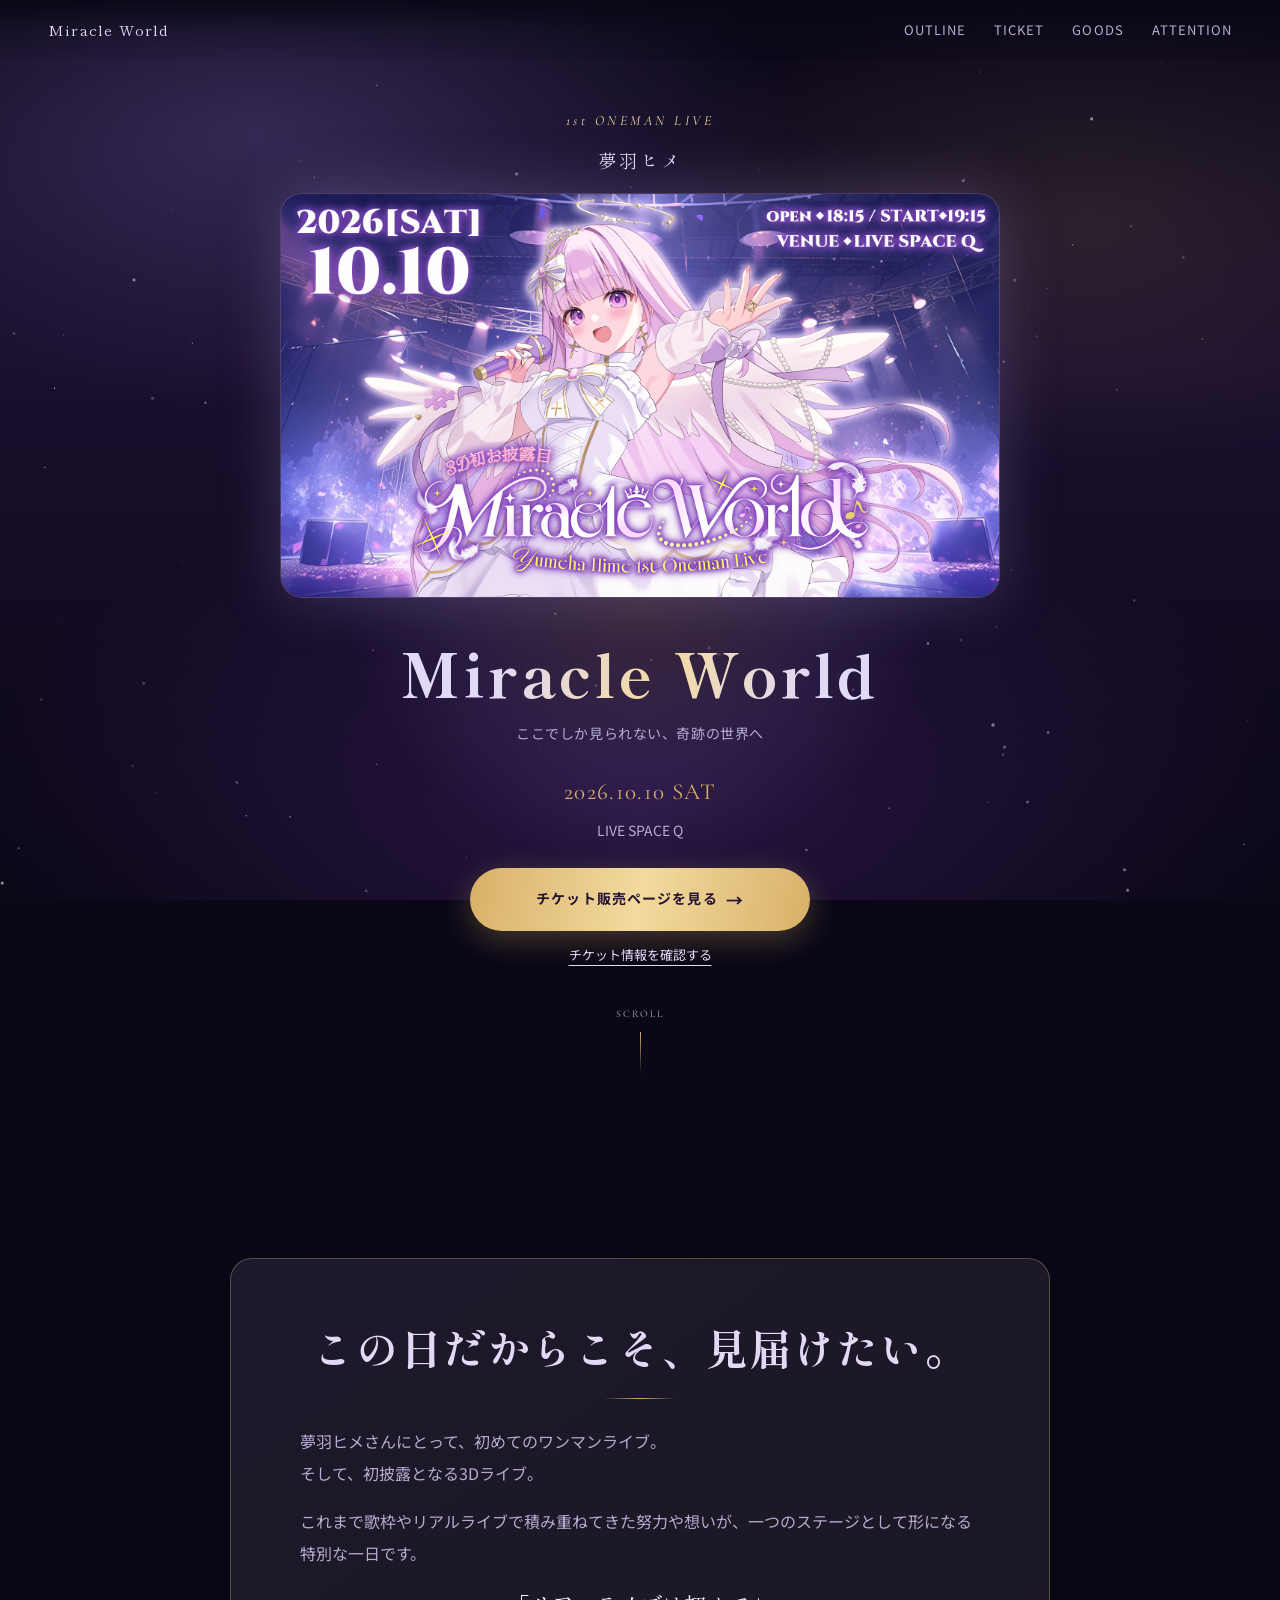
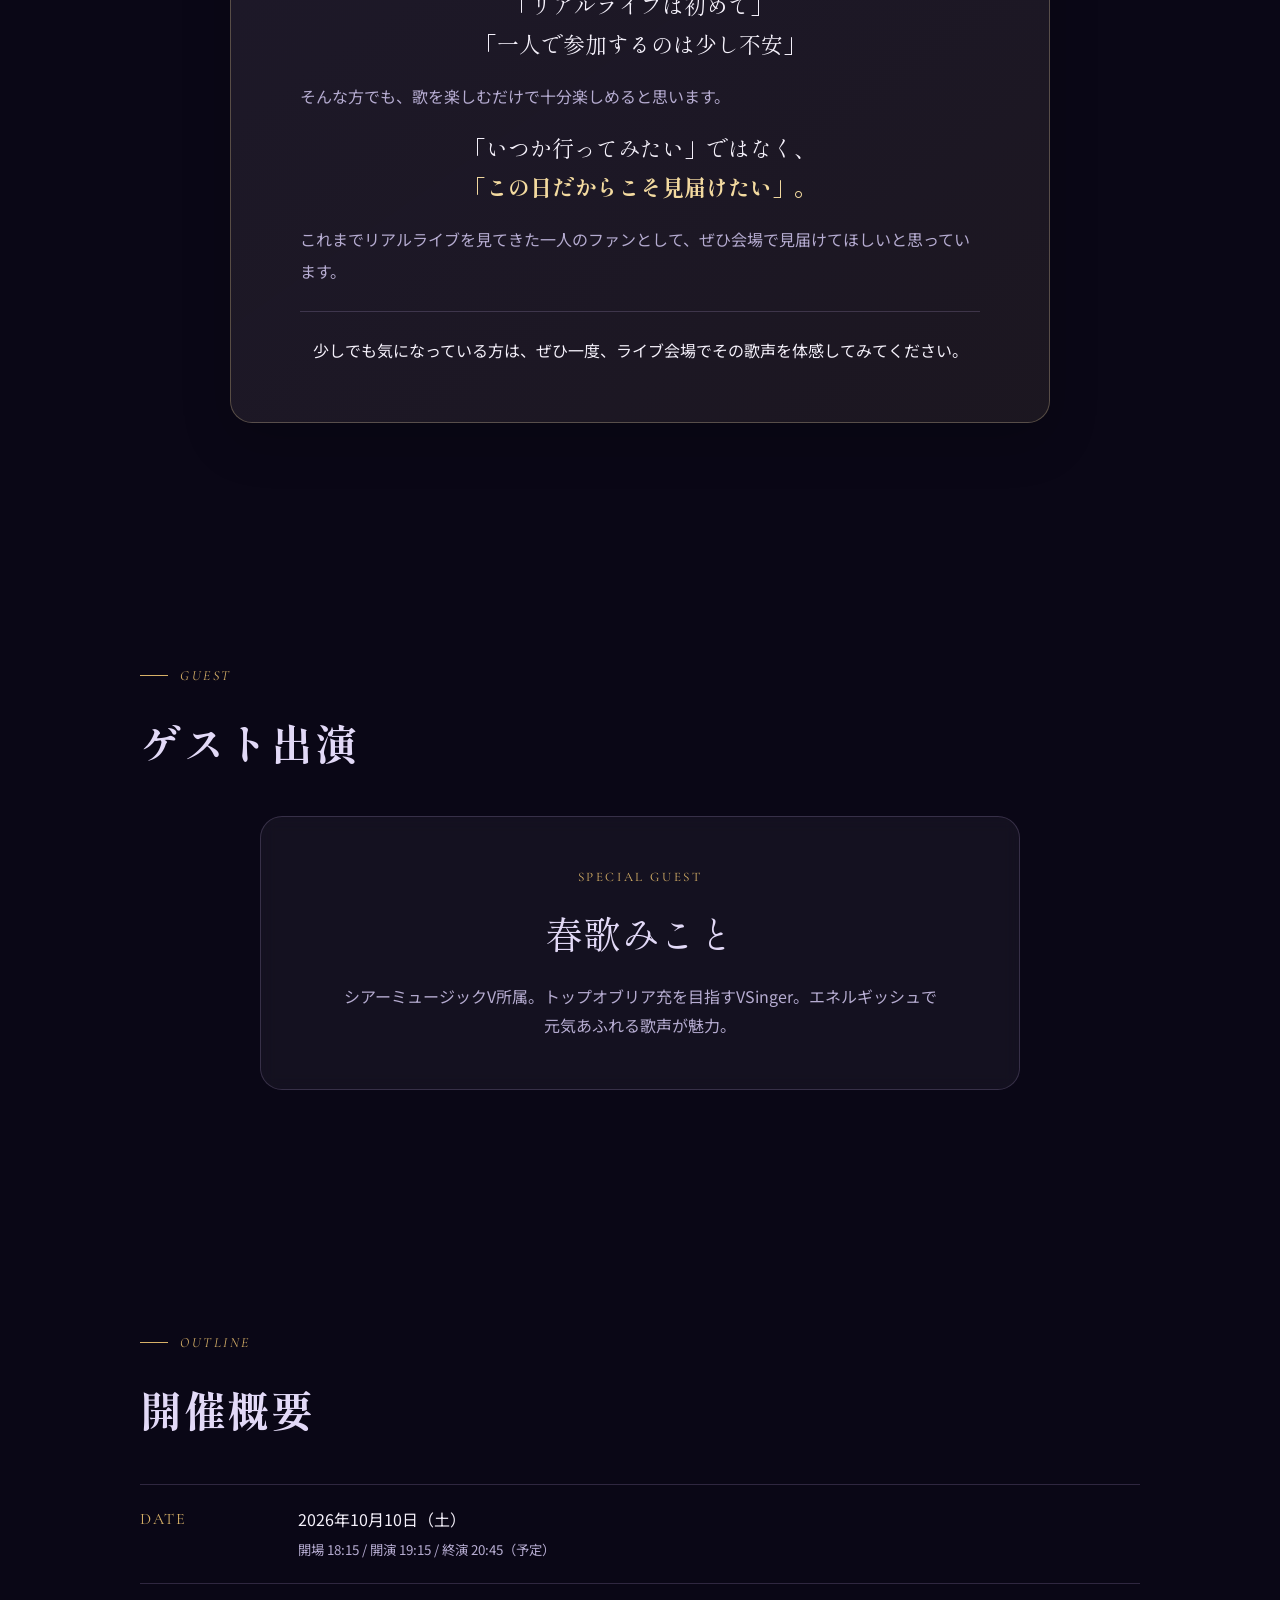
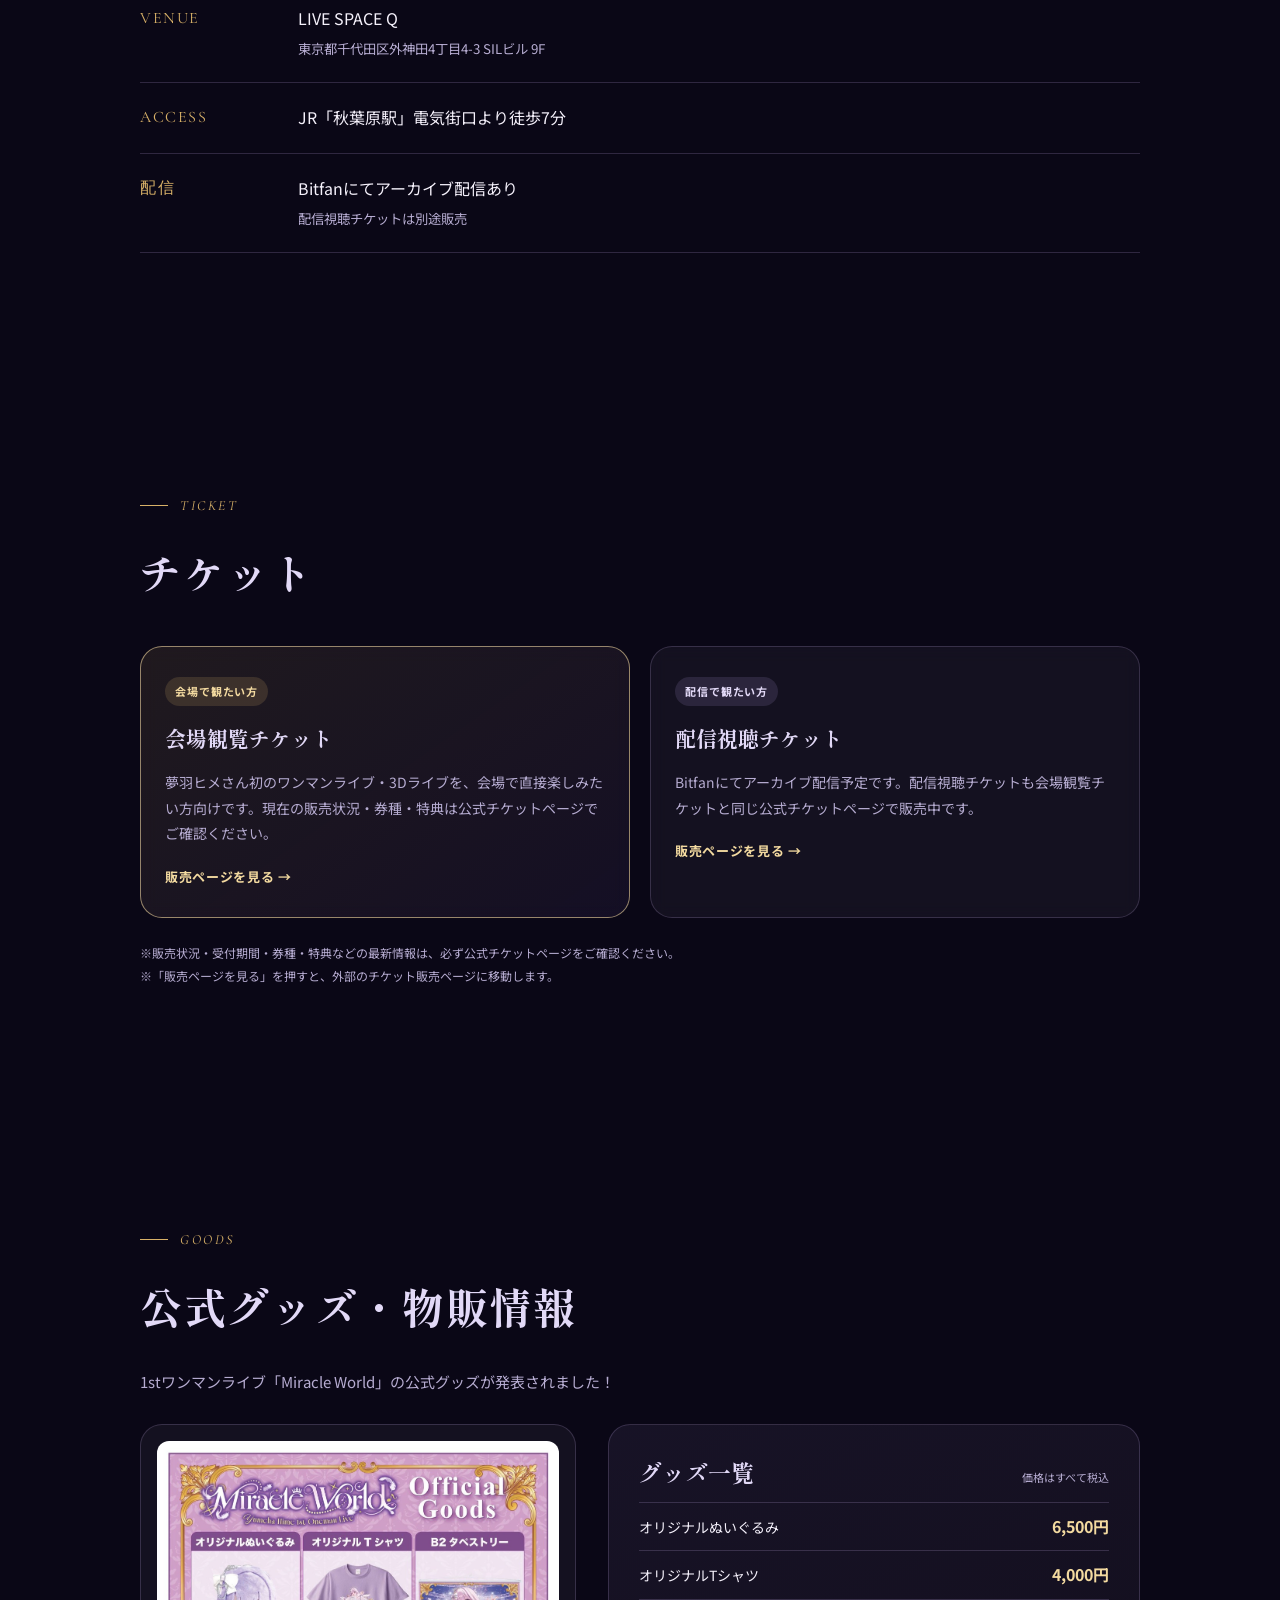
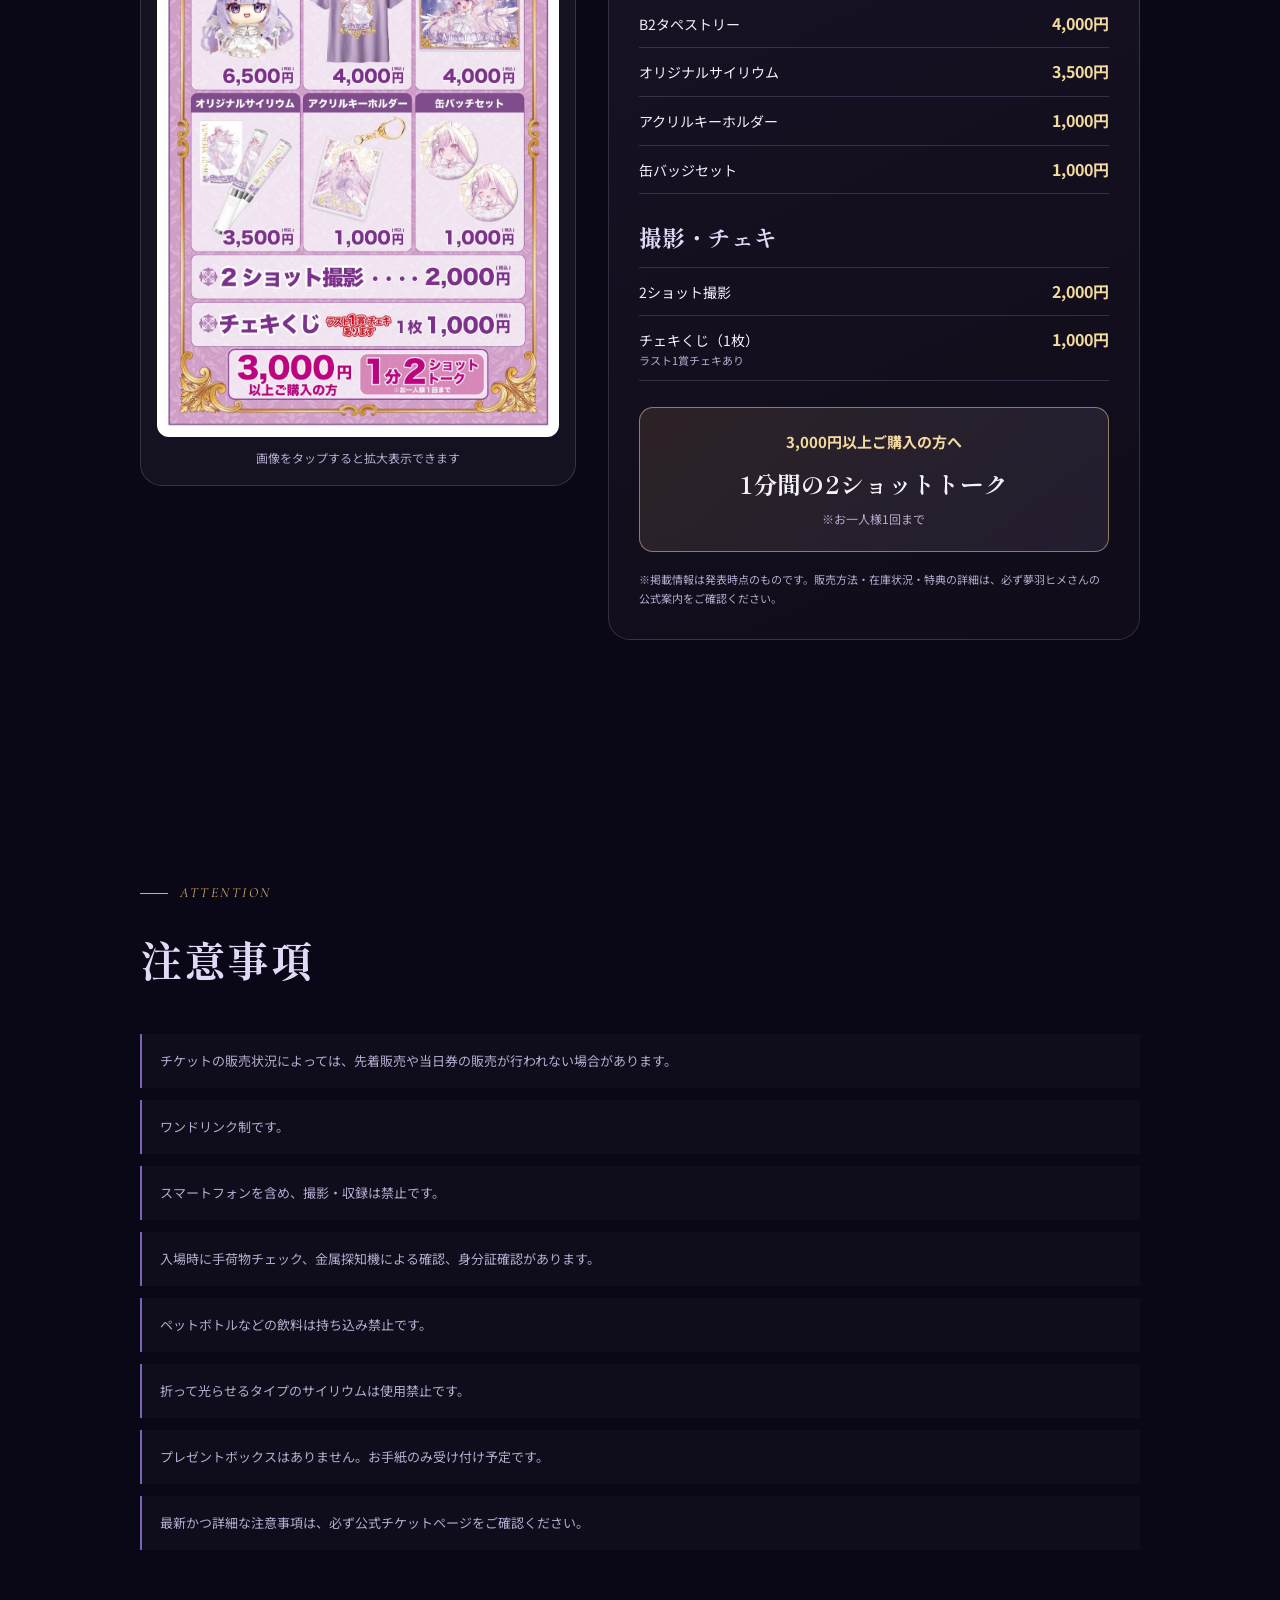
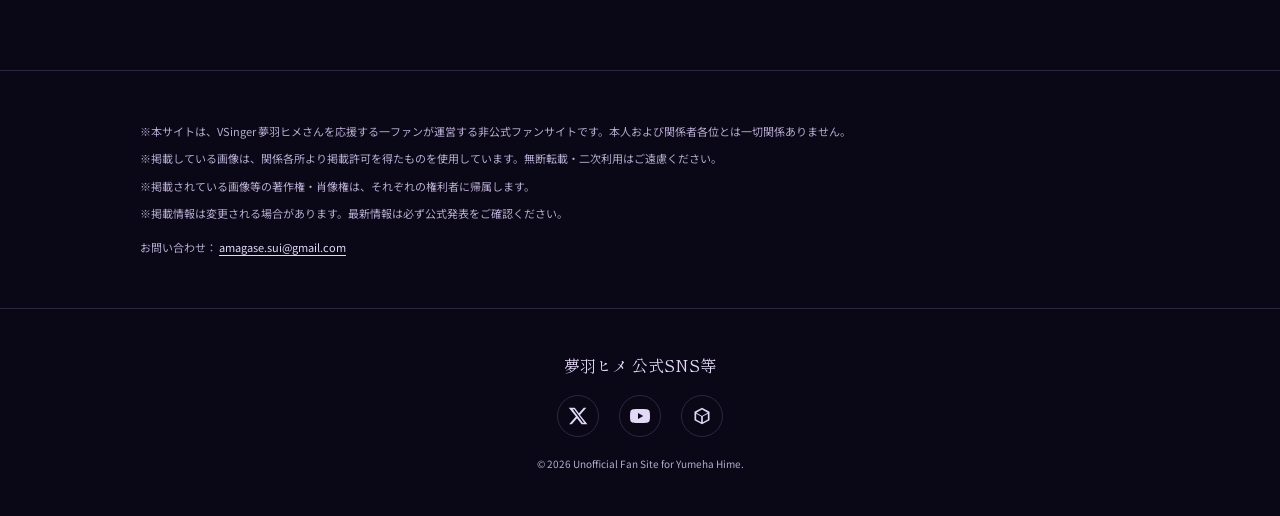
==== commit 4d575d7f: "Rename index-1.html to index.html" ====
--- a/index.html
+++ b/index.html
@@ -21,113 +21,78 @@
   <meta name="viewport" content="width=device-width, initial-scale=1.0, viewport-fit=cover">
   <!-- 基本情報 -->
   <title>夢羽ヒメ 1stワンマンライブ「Miracle World」｜非公式特設サイト</title>
-  
-  <meta
-    name="description"
-    content="2026年10月10日、LIVE SPACE Qにて開催。夢羽ヒメさん初のワンマンライブ・初披露となる3Dライブの日時、会場、チケット情報をまとめた非公式特設サイトです。"
-  >
-  
-  <link
-    rel="canonical"
-    href="https://yumeha-hime-fansite.github.io/1st-oneman-live-lp/"
-  >
-  
+  <meta name="description" content="2026年10月10日、LIVE SPACE Qにて開催。夢羽ヒメさん初のワンマンライブ・初披露となる3Dライブの日時、会場、チケット情報、公式グッズをまとめた非公式特設サイトです。">
+  <link rel="canonical" href="https://yumeha-hime-fansite.github.io/1st-oneman-live-lp/">
   <!-- OGP：X、note、その他SNS・サービス共通 -->
   <meta property="og:type" content="website">
-  
-  <meta
-    property="og:url"
-    content="https://yumeha-hime-fansite.github.io/1st-oneman-live-lp/"
-  >
-  
-  <meta
-    property="og:title"
-    content="夢羽ヒメ 1stワンマンライブ「Miracle World」｜非公式特設サイト"
-  >
-  
-  <meta
-    property="og:description"
-    content="2026年10月10日開催。日時・会場・チケット情報をまとめた非公式特設サイトです。"
-  >
-  
-  <meta
-    property="og:image"
-    content="https://www.dropbox.com/scl/fi/8jknj02o5403amtejhrmm/95b540d6735c1f76.png?rlkey=w0fds0o0ecyu2zb3ecxdmo730&amp;st=s5vfmfqf&amp;raw=1"
-  >
-  
-  <meta
-    property="og:image:secure_url"
-    content="https://www.dropbox.com/scl/fi/8jknj02o5403amtejhrmm/95b540d6735c1f76.png?rlkey=w0fds0o0ecyu2zb3ecxdmo730&amp;st=s5vfmfqf&amp;raw=1"
-  >
-  
+  <meta property="og:url" content="https://yumeha-hime-fansite.github.io/1st-oneman-live-lp/">
+  <meta property="og:title" content="夢羽ヒメ 1stワンマンライブ「Miracle World」｜非公式特設サイト">
+  <meta property="og:description" content="2026年10月10日開催。日時・会場・チケット・公式グッズ情報をまとめた非公式特設サイトです。">
+  <meta property="og:image" content="https://www.dropbox.com/scl/fi/8jknj02o5403amtejhrmm/95b540d6735c1f76.png?rlkey=w0fds0o0ecyu2zb3ecxdmo730&amp;st=s5vfmfqf&amp;raw=1">
+  <meta property="og:image:secure_url" content="https://www.dropbox.com/scl/fi/8jknj02o5403amtejhrmm/95b540d6735c1f76.png?rlkey=w0fds0o0ecyu2zb3ecxdmo730&amp;st=s5vfmfqf&amp;raw=1">
   <meta property="og:image:type" content="image/png">
-  
-  <meta
-    property="og:image:alt"
-    content="夢羽ヒメ 1stワンマンライブ「Miracle World」のフライヤー"
-  >
-  
-  <meta
-    property="og:site_name"
-    content="夢羽ヒメ 1stワンマンライブ 非公式特設サイト"
-  >
-  
+  <meta property="og:image:alt" content="夢羽ヒメ 1stワンマンライブ「Miracle World」のフライヤー">
+  <meta property="og:site_name" content="夢羽ヒメ 1stワンマンライブ 非公式特設サイト">
   <meta property="og:locale" content="ja_JP">
-  
   <!-- X Card -->
   <meta name="twitter:card" content="summary_large_image">
-  
-  <meta
-    name="twitter:title"
-    content="夢羽ヒメ 1stワンマンライブ「Miracle World」｜非公式特設サイト"
-  >
-  
-  <meta
-    name="twitter:description"
-    content="2026年10月10日開催。日時・会場・チケット情報をまとめた非公式特設サイトです。"
-  >
-  
-  <meta
-    name="twitter:image"
-    content="https://www.dropbox.com/scl/fi/8jknj02o5403amtejhrmm/95b540d6735c1f76.png?rlkey=w0fds0o0ecyu2zb3ecxdmo730&amp;st=s5vfmfqf&amp;raw=1"
-  >
-  
-  <meta
-    name="twitter:image:alt"
-    content="夢羽ヒメ 1stワンマンライブ「Miracle World」のフライヤー"
-  >
-  
-  <!-- note Card -->
+  <meta name="twitter:title" content="夢羽ヒメ 1stワンマンライブ「Miracle World」｜非公式特設サイト">
+  <meta name="twitter:description" content="2026年10月10日開催。日時・会場・チケット・公式グッズ情報をまとめた非公式特設サイトです。">
+  <meta name="twitter:image" content="https://www.dropbox.com/scl/fi/8jknj02o5403amtejhrmm/95b540d6735c1f76.png?rlkey=w0fds0o0ecyu2zb3ecxdmo730&amp;st=s5vfmfqf&amp;raw=1">
+  <meta name="twitter:image:alt" content="夢羽ヒメ 1stワンマンライブ「Miracle World」のフライヤー">
   <meta name="note:card" content="summary_large_image">
-
   <link rel="preconnect" href="https://fonts.googleapis.com">
   <link rel="preconnect" href="https://fonts.gstatic.com" crossorigin>
   <link href="https://fonts.googleapis.com/css2?family=Shippori+Mincho:wght@500;600;800&family=Noto+Sans+JP:wght@300;400;500;700&family=Cormorant+Garamond:ital,wght@0,500;1,500&display=swap" rel="stylesheet">
-
   <link rel="stylesheet" href="./styles.css">
+
+  <!-- グッズ専用スタイル（このHTMLのみの差し替えで反映できるように内包） -->
+  <style>
+    .goods-intro{margin:-12px 0 28px;color:var(--text-sub);font-size:clamp(13px,2.4vw,15px)}
+    .goods-showcase{display:grid;grid-template-columns:minmax(0,1fr);align-items:start;gap:clamp(20px,4vw,32px)}
+    .goods-poster-panel{min-width:0;margin:0;padding:clamp(10px,2vw,16px);border:1px solid var(--panel-border);border-radius:var(--radius-l);background:var(--panel-bg)}
+    .goods-poster-link{display:block;width:100%;padding:0;border:0;background:none;cursor:zoom-in;overflow:hidden;border-radius:12px;outline-offset:4px}
+    .goods-poster-link:focus-visible{outline:2px solid var(--gold-bright)}
+    .goods-poster{display:block;width:100%;height:auto;aspect-ratio:1035 / 1536;object-fit:contain}
+    .goods-poster-caption{margin-top:10px;color:var(--text-sub);font-size:12px;text-align:center}
+    .goods-details{min-width:0;padding:clamp(20px,3vw,30px);border:1px solid var(--panel-border);border-radius:var(--radius-l);background:linear-gradient(155deg,rgba(182,163,232,.08),rgba(216,177,104,.03))}
+    .goods-heading{display:flex;justify-content:space-between;align-items:baseline;flex-wrap:wrap;gap:8px;color:var(--lavender-soft);font-family:var(--font-display);font-size:clamp(18px,2.8vw,23px);line-height:1.5}
+    .goods-heading span{color:var(--text-sub);font-family:var(--font-body);font-size:11px;font-weight:400}
+    .goods-subheading{margin-top:26px}
+    .goods-price-list{margin-top:12px;border-top:1px solid var(--panel-border)}
+    .goods-price-list li{display:flex;align-items:baseline;justify-content:space-between;gap:12px;padding:11px 0;border-bottom:1px solid var(--panel-border);font-size:clamp(12px,2.4vw,14px);line-height:1.6}
+    .goods-price-list li span{min-width:0}
+    .goods-price-list li strong{flex-shrink:0;color:var(--gold-bright);font-size:clamp(14px,2.6vw,16px);font-weight:700;white-space:nowrap;font-variant-numeric:tabular-nums}
+    .goods-price-list li small{display:block;color:var(--text-sub);font-size:11px;font-weight:400}
+    .goods-bonus{margin-top:26px;padding:20px 16px;border:1px solid rgba(243,218,160,.5);border-radius:var(--radius-m);background:linear-gradient(135deg,rgba(216,177,104,.13),rgba(182,163,232,.11));text-align:center}
+    .goods-bonus-label{color:var(--gold-bright);font-size:clamp(13px,2.5vw,15px);font-weight:700}
+    .goods-bonus-main{margin:6px 0 2px;color:var(--text-main);font-family:var(--font-display);font-size:clamp(18px,3vw,24px);font-weight:700}
+    .goods-bonus-note{color:var(--text-sub);font-size:12px}
+    .goods-disclaimer{margin-top:18px;color:var(--text-sub);font-size:11px;line-height:1.8}
+    @media(min-width:800px){.goods-showcase{grid-template-columns:minmax(0,0.9fr) minmax(0,1.1fr)}}
+    .goods-lightbox{position:fixed;inset:0;margin:auto;max-width:96vw;max-height:95vh;padding:12px;border:1px solid var(--panel-border);border-radius:16px;background:#130d27;color:#fff;overflow:auto}
+    .goods-lightbox::backdrop{background:rgba(0,0,0,.88)}
+    .goods-lightbox-inner{display:flex;flex-direction:column;align-items:center;gap:10px;max-width:100%}
+    .goods-lightbox-close{align-self:flex-end;border:1px solid rgba(255,255,255,.4);border-radius:99px;padding:5px 14px;background:#35244d;color:#fff;cursor:pointer;font:inherit;font-size:14px}
+    .goods-lightbox-image{width:auto;height:auto;max-width:100%;max-height:calc(95vh - 85px);object-fit:contain}
+  </style>
 </head>
-
 <body>
   <div class="cosmos"></div>
   <div id="stars"></div>
-
   <header class="nav">
     <a href="#top" class="nav-logo">Miracle World</a>
-
     <nav class="nav-links" aria-label="メインメニュー">
       <a href="#outline">OUTLINE</a>
       <a href="#ticket">TICKET</a>
       <a href="#goods">GOODS</a>
       <a href="#attention">ATTENTION</a>
     </nav>
-
     <button class="nav-toggle" id="navToggle" aria-label="メニューを開く" aria-expanded="false" aria-controls="navDrawer">
       <span></span><span></span><span></span>
     </button>
   </header>
-
   <div class="nav-scrim" id="navScrim"></div>
-
   <nav class="nav-drawer" id="navDrawer" aria-label="スマートフォンメニュー" aria-hidden="true" tabindex="-1">
     <a href="#outline">OUTLINE</a>
     <a href="#ticket">TICKET</a>
@@ -138,106 +103,48 @@
   <main>
     <section class="hero" id="top">
       <div class="hero-halo"></div>
-
       <p class="hero-eyebrow">1st ONEMAN LIVE</p>
       <p class="hero-name">夢羽ヒメ</p>
-
       <div class="hero-visual">
-        <img
-          src="./assets/main-visual.png"
-          onerror="this.onerror=null;this.src=\'https://www.dropbox.com/scl/fi/8jknj02o5403amtejhrmm/95b540d6735c1f76.png?rlkey=w0fds0o0ecyu2zb3ecxdmo730&st=s5vfmfqf&raw=1\';"
-          alt="夢羽ヒメ 1stワンマンライブ メインビジュアル"
-          class="protected-image"
-          draggable="false"
-          oncontextmenu="return false;"
-        >
-      </div>
-
+        <img src="./assets/main-visual.png" onerror="this.onerror=null;this.src='https://www.dropbox.com/scl/fi/8jknj02o5403amtejhrmm/95b540d6735c1f76.png?rlkey=w0fds0o0ecyu2zb3ecxdmo730&amp;st=s5vfmfqf&amp;raw=1';" alt="夢羽ヒメ 1stワンマンライブ メインビジュアル" class="protected-image" draggable="false" oncontextmenu="return false;">
+      </div>
       <h1 class="hero-title">Miracle World</h1>
       <p class="hero-sub">ここでしか見られない、奇跡の世界へ</p>
       <p class="hero-date">2026.10.10 SAT</p>
       <p class="hero-venue">LIVE SPACE Q</p>
-
       <div class="hero-ticket-actions">
-        <a
-          href="https://jcm-event.bitfan.id/events/21090"
-          class="btn btn-primary"
-          target="_blank"
-          rel="noopener noreferrer"
-        >
-          チケット販売ページを見る
-          <span class="btn-arrow" aria-hidden="true">→</span>
-        </a>
-
-        <a href="#ticket" class="hero-ticket-detail-link">
-          チケット情報を確認する
-        </a>
-      </div>
-
-      <div class="scroll-cue">
-        <span>SCROLL</span>
-        <span class="line"></span>
-      </div>
-    </section>
-
-
+        <a href="https://jcm-event.bitfan.id/events/21090" class="btn btn-primary" target="_blank" rel="noopener noreferrer">チケット販売ページを見る <span class="btn-arrow" aria-hidden="true">→</span></a>
+        <a href="#ticket" class="hero-ticket-detail-link">チケット情報を確認する</a>
+      </div>
+      <div class="scroll-cue"><span>SCROLL</span><span class="line"></span></div>
+    </section>
 
     <!-- ================= FAN MESSAGE ================= -->
     <section class="fan-message" id="fan-message">
       <div class="section-inner">
         <article class="fan-message-card reveal">
           <h2 class="fan-message-title">この日だからこそ、見届けたい。</h2>
-
           <div class="fan-message-body">
-            <p>
-              夢羽ヒメさんにとって、初めてのワンマンライブ。<br>
-              そして、初披露となる3Dライブ。
-            </p>
-
-            <p>
-              これまで歌枠やリアルライブで積み重ねてきた努力や想いが、
-              一つのステージとして形になる特別な一日です。
-            </p>
-
-            <p class="fan-message-quote">
-              「リアルライブは初めて」<br>
-              「一人で参加するのは少し不安」
-            </p>
-
-            <p>
-              そんな方でも、歌を楽しむだけで十分楽しめると思います。
-            </p>
-
-            <p class="fan-message-quote">
-              「いつか行ってみたい」ではなく、<br>
-              <span class="fan-message-emphasis">「この日だからこそ見届けたい」。</span>
-            </p>
-
-            <p>
-              これまでリアルライブを見てきた一人のファンとして、
-              ぜひ会場で見届けてほしいと思っています。
-            </p>
-
-            <p class="fan-message-closing">
-              少しでも気になっている方は、ぜひ一度、
-              ライブ会場でその歌声を体感してみてください。
-            </p>
+            <p>夢羽ヒメさんにとって、初めてのワンマンライブ。<br>そして、初披露となる3Dライブ。</p>
+            <p>これまで歌枠やリアルライブで積み重ねてきた努力や想いが、一つのステージとして形になる特別な一日です。</p>
+            <p class="fan-message-quote">「リアルライブは初めて」<br>「一人で参加するのは少し不安」</p>
+            <p>そんな方でも、歌を楽しむだけで十分楽しめると思います。</p>
+            <p class="fan-message-quote">「いつか行ってみたい」ではなく、<br><span class="fan-message-emphasis">「この日だからこそ見届けたい」。</span></p>
+            <p>これまでリアルライブを見てきた一人のファンとして、ぜひ会場で見届けてほしいと思っています。</p>
+            <p class="fan-message-closing">少しでも気になっている方は、ぜひ一度、ライブ会場でその歌声を体感してみてください。</p>
           </div>
         </article>
       </div>
     </section>
+
     <section class="guest" id="guest">
       <div class="section-inner">
         <p class="eyebrow">Guest</p>
         <h2 class="section-title">ゲスト出演</h2>
-
         <div class="guest-card reveal">
           <p class="guest-role">SPECIAL GUEST</p>
           <p class="guest-name">春歌みこと</p>
-          <p class="guest-desc">
-            シアーミュージックV所属。トップオブリア充を目指すVSinger。
-            エネルギッシュで元気あふれる歌声が魅力。
-          </p>
+          <p class="guest-desc">シアーミュージックV所属。トップオブリア充を目指すVSinger。エネルギッシュで元気あふれる歌声が魅力。</p>
         </div>
       </div>
     </section>
@@ -246,36 +153,11 @@
       <div class="section-inner">
         <p class="eyebrow">Outline</p>
         <h2 class="section-title">開催概要</h2>
-
         <dl class="outline-table">
-          <div class="outline-row reveal">
-            <dt>DATE</dt>
-            <dd>
-              2026年10月10日（土）
-              <small>開場 18:15 / 開演 19:15 / 終演 20:45（予定）</small>
-            </dd>
-          </div>
-
-          <div class="outline-row reveal">
-            <dt>VENUE</dt>
-            <dd>
-              LIVE SPACE Q
-              <small>東京都千代田区外神田4丁目4-3 SILビル 9F</small>
-            </dd>
-          </div>
-
-          <div class="outline-row reveal">
-            <dt>ACCESS</dt>
-            <dd>JR「秋葉原駅」電気街口より徒歩7分</dd>
-          </div>
-
-          <div class="outline-row reveal">
-            <dt>配信</dt>
-            <dd>
-              Bitfanにてアーカイブ配信あり
-              <small>配信視聴チケットは別途販売</small>
-            </dd>
-          </div>
+          <div class="outline-row reveal"><dt>DATE</dt><dd>2026年10月10日（土）<small>開場 18:15 / 開演 19:15 / 終演 20:45（予定）</small></dd></div>
+          <div class="outline-row reveal"><dt>VENUE</dt><dd>LIVE SPACE Q<small>東京都千代田区外神田4丁目4-3 SILビル 9F</small></dd></div>
+          <div class="outline-row reveal"><dt>ACCESS</dt><dd>JR「秋葉原駅」電気街口より徒歩7分</dd></div>
+          <div class="outline-row reveal"><dt>配信</dt><dd>Bitfanにてアーカイブ配信あり<small>配信視聴チケットは別途販売</small></dd></div>
         </dl>
       </div>
     </section>
@@ -284,74 +166,77 @@
       <div class="section-inner">
         <p class="eyebrow">Ticket</p>
         <h2 class="section-title">チケット</h2>
-
         <div class="ticket-grid">
-          <a
-            href="https://jcm-event.bitfan.id/events/21090"
-            class="ticket-card-link"
-            target="_blank"
-            rel="noopener noreferrer"
-            aria-label="会場観覧チケットの販売ページを見る"
-          >
+          <a href="https://jcm-event.bitfan.id/events/21090" class="ticket-card-link" target="_blank" rel="noopener noreferrer" aria-label="会場観覧チケットの販売ページを見る">
             <article class="ticket-card is-featured reveal">
               <span class="ticket-badge">会場で観たい方</span>
               <h3 class="ticket-name">会場観覧チケット</h3>
-              <p class="ticket-desc">
-                夢羽ヒメさん初のワンマンライブ・3Dライブを、会場で直接楽しみたい方向けです。
-                現在の販売状況・券種・特典は公式チケットページでご確認ください。
-              </p>
+              <p class="ticket-desc">夢羽ヒメさん初のワンマンライブ・3Dライブを、会場で直接楽しみたい方向けです。現在の販売状況・券種・特典は公式チケットページでご確認ください。</p>
               <p class="ticket-card-cta">販売ページを見る →</p>
             </article>
           </a>
-
-          <a
-            href="https://jcm-event.bitfan.id/events/21090"
-            class="ticket-card-link"
-            target="_blank"
-            rel="noopener noreferrer"
-            aria-label="配信視聴チケットの販売ページを見る"
-          >
+          <a href="https://jcm-event.bitfan.id/events/21090" class="ticket-card-link" target="_blank" rel="noopener noreferrer" aria-label="配信視聴チケットの販売ページを見る">
             <article class="ticket-card reveal">
               <span class="ticket-badge ticket-badge-sub">配信で観たい方</span>
               <h3 class="ticket-name">配信視聴チケット</h3>
-              <p class="ticket-desc">
-                Bitfanにてアーカイブ配信予定です。
-                配信視聴チケットも会場観覧チケットと同じ公式チケットページで販売中です。
-              </p>
+              <p class="ticket-desc">Bitfanにてアーカイブ配信予定です。配信視聴チケットも会場観覧チケットと同じ公式チケットページで販売中です。</p>
               <p class="ticket-card-cta">販売ページを見る →</p>
             </article>
           </a>
         </div>
-
-        <p class="ticket-note">
-          ※販売状況・受付期間・券種・特典などの最新情報は、必ず公式チケットページをご確認ください。<br>
-          ※「販売ページを見る」を押すと、外部のチケット販売ページに移動します。
-        </p>
-      </div>
-    </section>
-
+        <p class="ticket-note">※販売状況・受付期間・券種・特典などの最新情報は、必ず公式チケットページをご確認ください。<br>※「販売ページを見る」を押すと、外部のチケット販売ページに移動します。</p>
+      </div>
+    </section>
+
+    <!-- 2026年10月発表公式グッズ。画像は無加工のJPEGをBase64で埋め込んでいます。 -->
     <section class="goods" id="goods">
       <div class="section-inner">
         <p class="eyebrow">Goods</p>
-        <h2 class="section-title">物販情報</h2>
-
-        <div class="goods-grid">
-          <article class="goods-card reveal">
-            <div class="goods-thumb">COMING SOON</div>
-            <div class="goods-info">
-              <p class="name">ライブグッズ</p>
-              <p class="price">詳細発表をお待ちください</p>
+        <h2 class="section-title">公式グッズ・物販情報</h2>
+        <p class="goods-intro">1stワンマンライブ「Miracle World」の公式グッズが発表されました！</p>
+        <div class="goods-showcase">
+          <figure class="goods-poster-panel reveal">
+            <button type="button" class="goods-poster-link" id="goodsPosterButton" aria-label="公式グッズ一覧画像を拡大する" aria-haspopup="dialog">
+              <img src="[data-uri]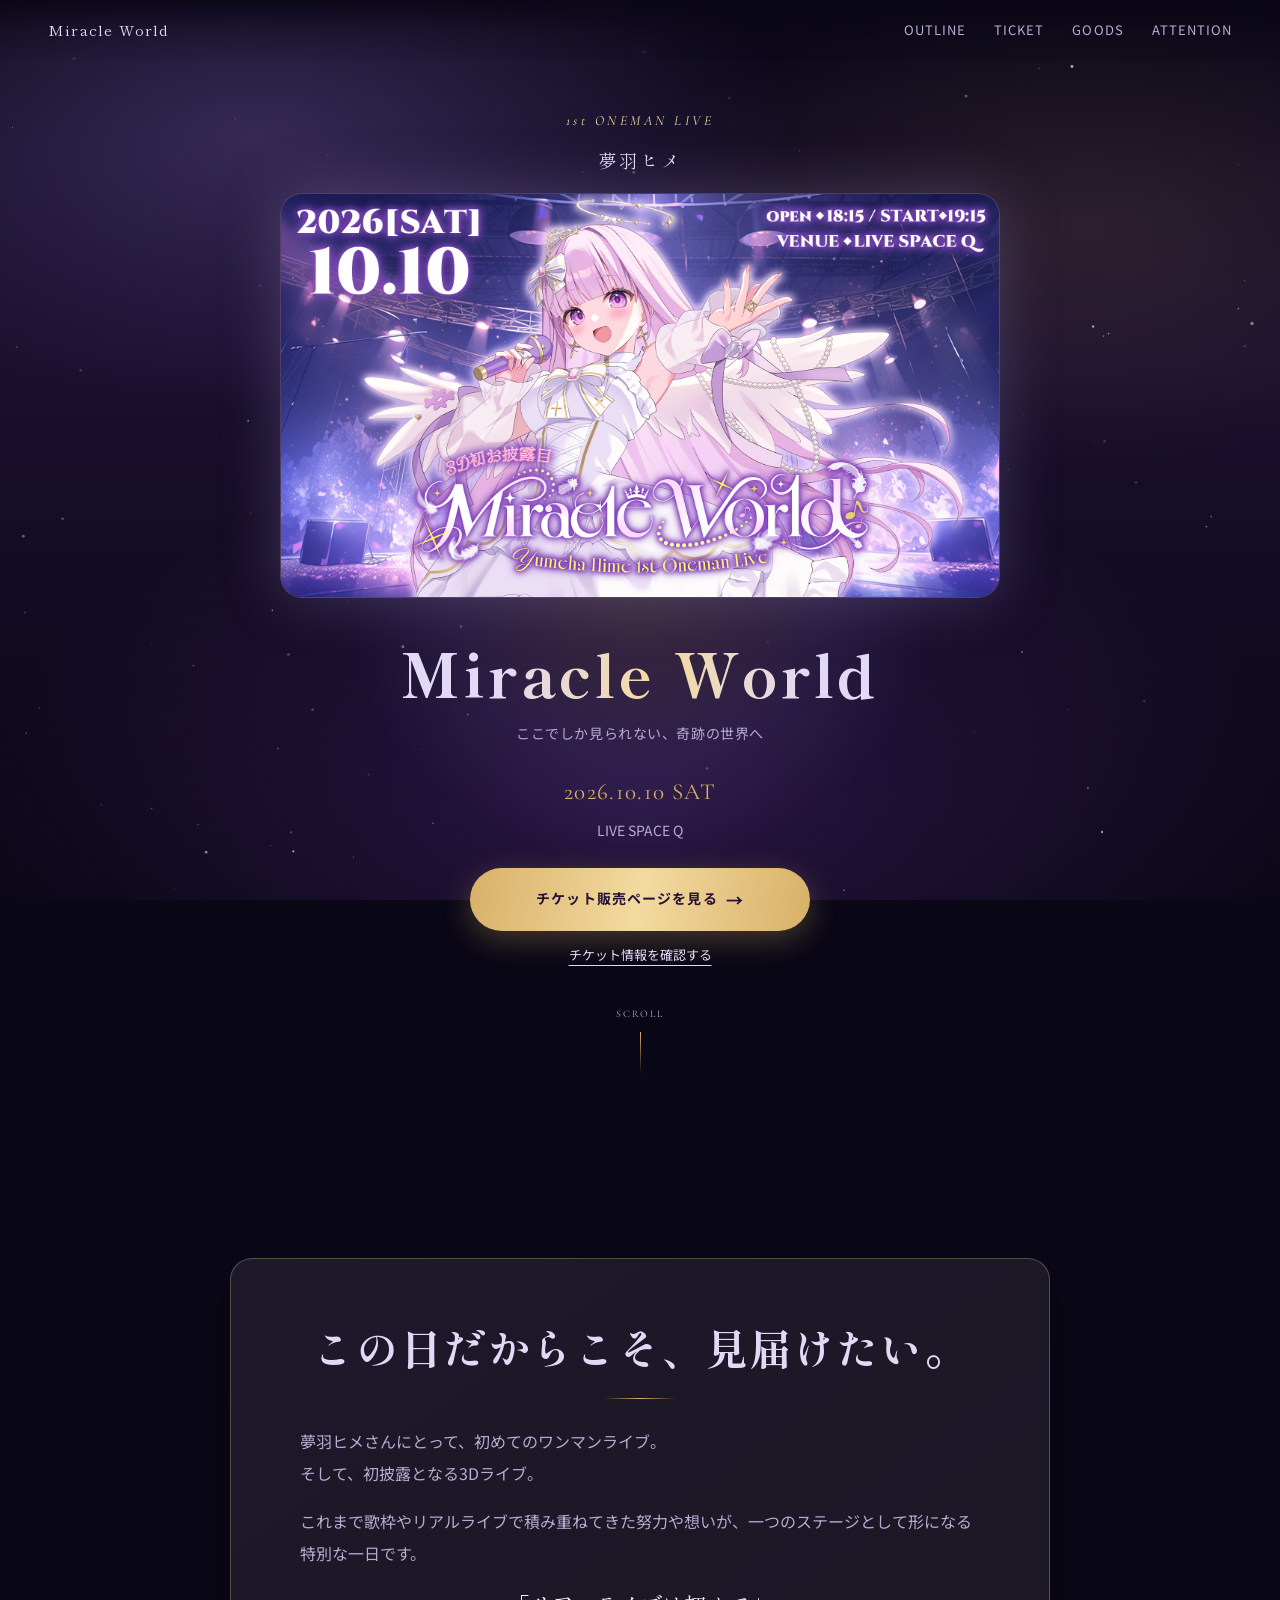
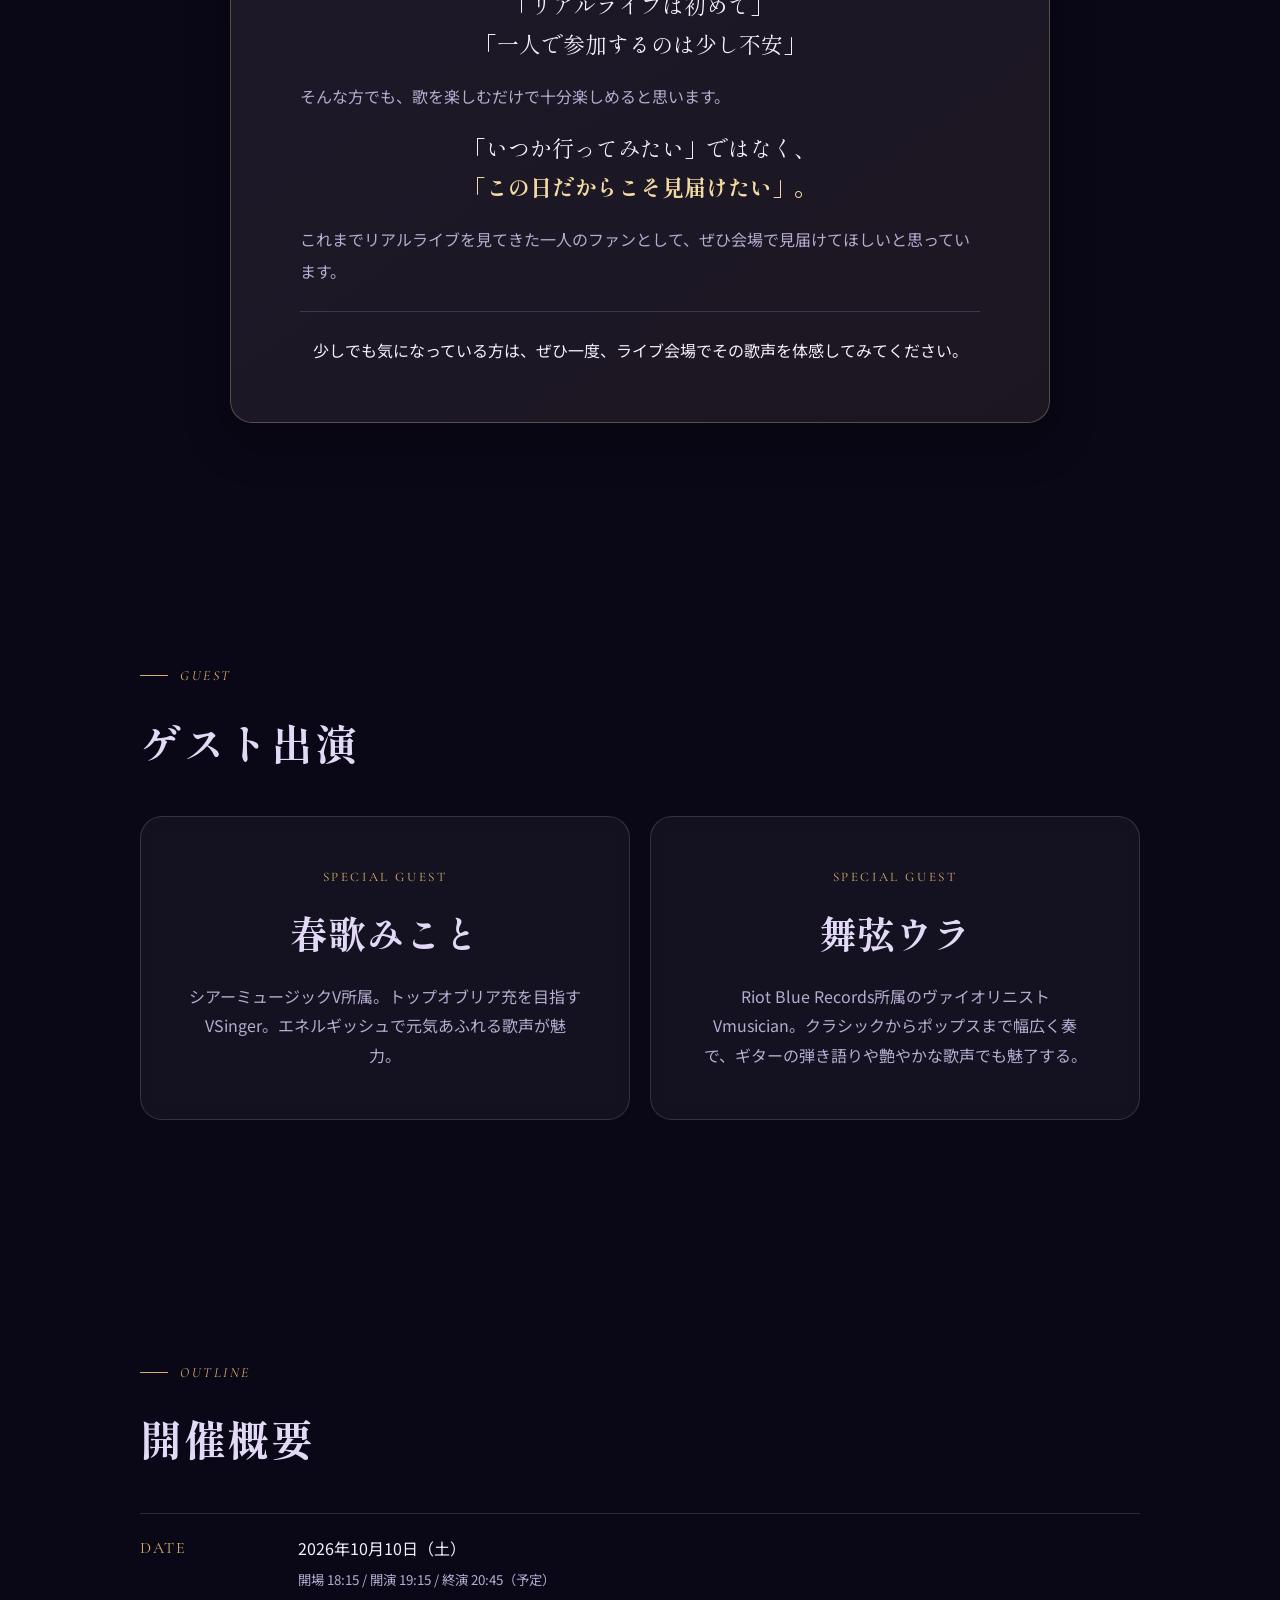
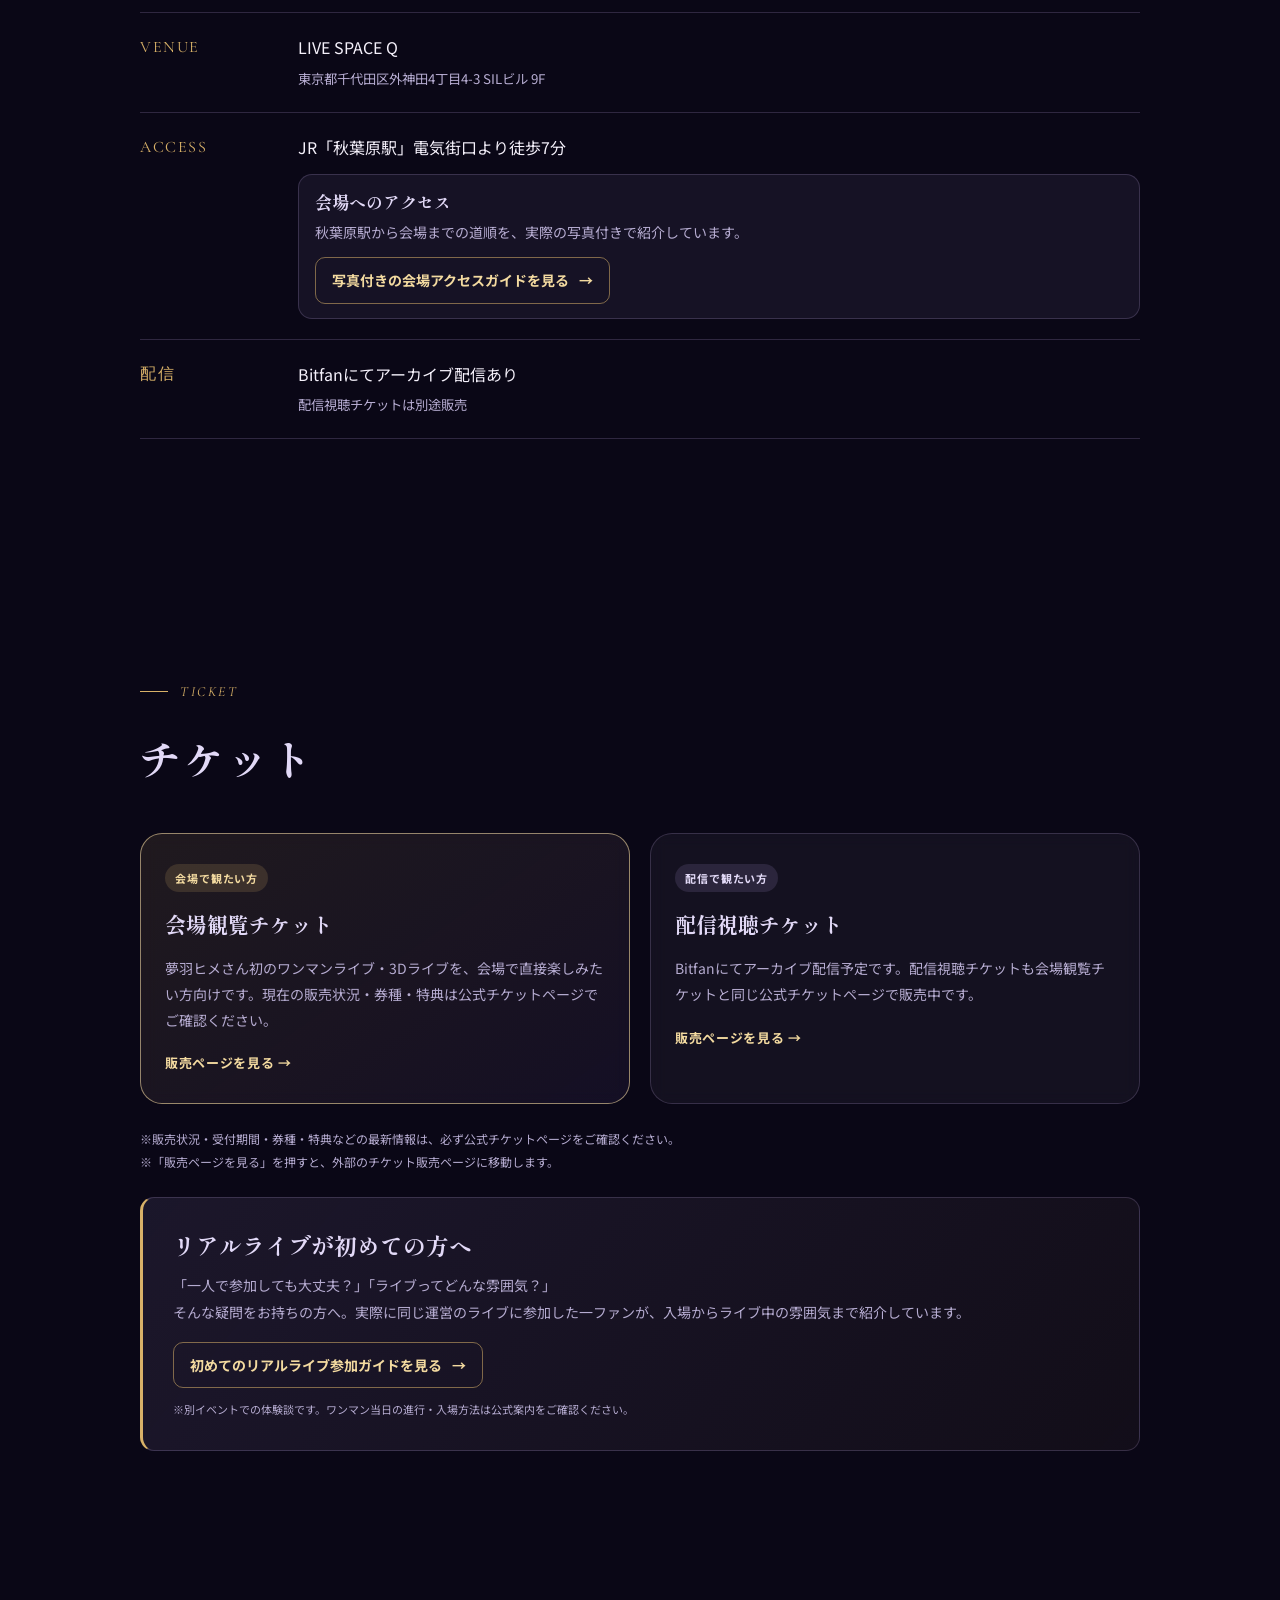
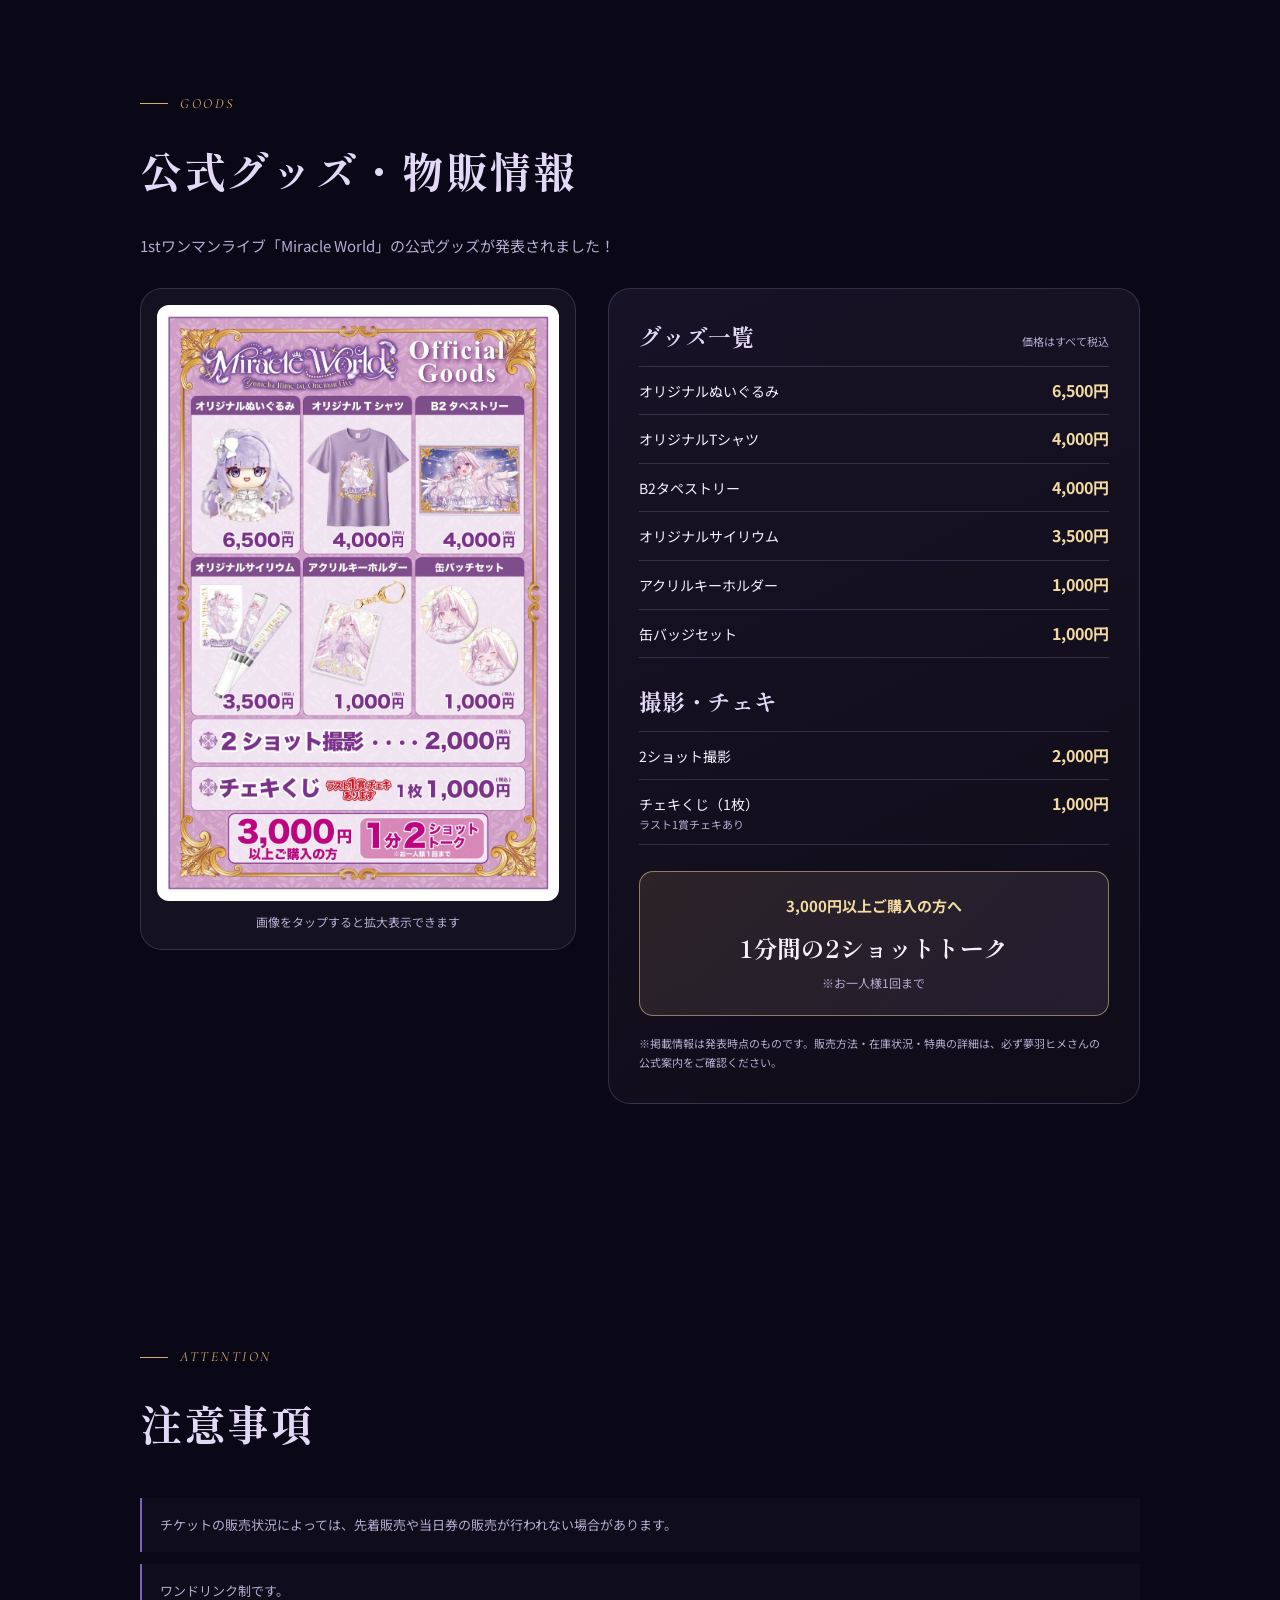
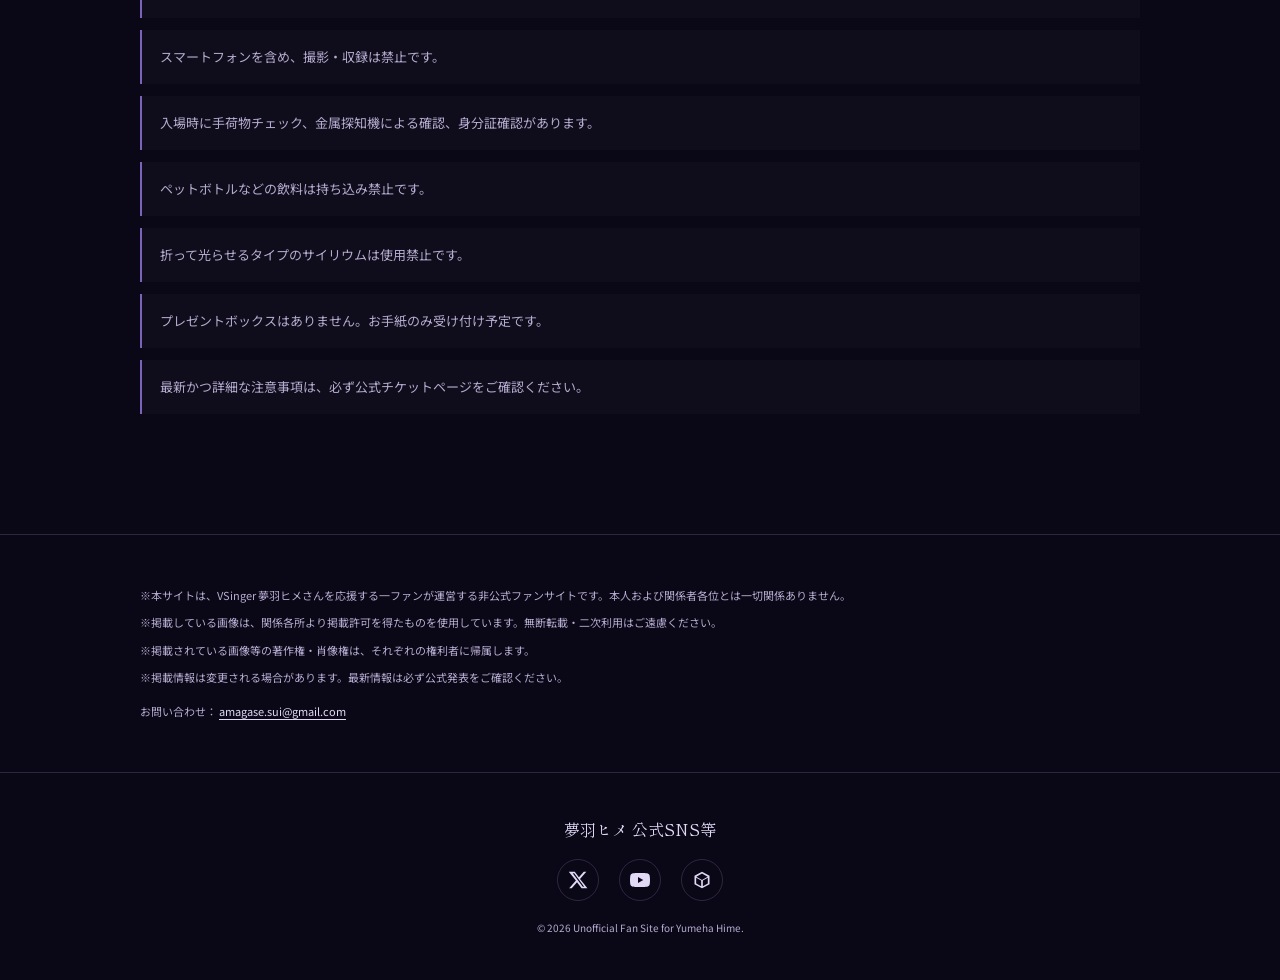
==== commit 40706caa: "Add files via upload" ====
--- a/index.html
+++ b/index.html
@@ -75,6 +75,23 @@
     .goods-lightbox-inner{display:flex;flex-direction:column;align-items:center;gap:10px;max-width:100%}
     .goods-lightbox-close{align-self:flex-end;border:1px solid rgba(255,255,255,.4);border-radius:99px;padding:5px 14px;background:#35244d;color:#fff;cursor:pointer;font:inherit;font-size:14px}
     .goods-lightbox-image{width:auto;height:auto;max-width:100%;max-height:calc(95vh - 85px);object-fit:contain}
+    /* ゲスト2名のカードと、初来場者向けガイド（単一HTMLで完結） */
+    .guest-list{display:grid;grid-template-columns:minmax(0,1fr);gap:20px;align-items:stretch}
+    .guest-list .guest-card{width:100%;max-width:none;margin:0;height:100%}
+    .guest-list .guest-name{overflow-wrap:anywhere}
+    @media(min-width:760px){
+      .guest-list{grid-template-columns:repeat(2,minmax(0,1fr))}
+    }
+    .visit-guide{margin-top:24px;padding:clamp(20px,4vw,30px);border:1px solid var(--panel-border);border-left:3px solid var(--gold);border-radius:var(--radius-m);background:linear-gradient(130deg,rgba(182,163,232,.10),rgba(216,177,104,.045))}
+    .visit-guide-title{color:var(--lavender-soft);font-family:var(--font-display);font-size:clamp(18px,3vw,23px);line-height:1.5;margin-bottom:10px}
+    .visit-guide-copy{color:var(--text-sub);font-size:clamp(13px,2.3vw,14px);line-height:1.9}
+    .visit-guide-link{display:inline-flex;align-items:center;gap:10px;max-width:100%;margin-top:16px;padding:11px 16px;border:1px solid rgba(216,177,104,.55);border-radius:10px;color:var(--gold-bright);font-size:clamp(12px,2.4vw,14px);font-weight:700;line-height:1.6;transition:background .2s,transform .2s;overflow-wrap:anywhere}
+    .visit-guide-link:hover{background:rgba(216,177,104,.1);transform:translateY(-2px)}
+    .visit-guide-link:focus-visible{outline:2px solid var(--gold-bright);outline-offset:3px}
+    .visit-guide-note{color:var(--text-sub);font-size:11px;margin-top:12px;line-height:1.8}
+    .outline-access-guide{margin-top:12px;padding:14px 16px;border:1px solid var(--panel-border);border-radius:var(--radius-m);background:rgba(182,163,232,.07)}
+    .outline-access-guide .visit-guide-title{font-size:17px;margin-bottom:4px}
+    .outline-access-guide .visit-guide-link{margin-top:12px}
   </style>
 </head>
 <body>
@@ -141,10 +158,17 @@
       <div class="section-inner">
         <p class="eyebrow">Guest</p>
         <h2 class="section-title">ゲスト出演</h2>
-        <div class="guest-card reveal">
-          <p class="guest-role">SPECIAL GUEST</p>
-          <p class="guest-name">春歌みこと</p>
-          <p class="guest-desc">シアーミュージックV所属。トップオブリア充を目指すVSinger。エネルギッシュで元気あふれる歌声が魅力。</p>
+        <div class="guest-list">
+          <article class="guest-card reveal">
+            <p class="guest-role">SPECIAL GUEST</p>
+            <h3 class="guest-name">春歌みこと</h3>
+            <p class="guest-desc">シアーミュージックV所属。トップオブリア充を目指すVSinger。エネルギッシュで元気あふれる歌声が魅力。</p>
+          </article>
+          <article class="guest-card reveal">
+            <p class="guest-role">SPECIAL GUEST</p>
+            <h3 class="guest-name">舞弦ウラ</h3>
+            <p class="guest-desc">Riot Blue Records所属のヴァイオリニストVmusician。クラシックからポップスまで幅広く奏で、ギターの弾き語りや艶やかな歌声でも魅了する。</p>
+          </article>
         </div>
       </div>
     </section>
@@ -156,7 +180,17 @@
         <dl class="outline-table">
           <div class="outline-row reveal"><dt>DATE</dt><dd>2026年10月10日（土）<small>開場 18:15 / 開演 19:15 / 終演 20:45（予定）</small></dd></div>
           <div class="outline-row reveal"><dt>VENUE</dt><dd>LIVE SPACE Q<small>東京都千代田区外神田4丁目4-3 SILビル 9F</small></dd></div>
-          <div class="outline-row reveal"><dt>ACCESS</dt><dd>JR「秋葉原駅」電気街口より徒歩7分</dd></div>
+          <div class="outline-row reveal">
+            <dt>ACCESS</dt>
+            <dd>
+              JR「秋葉原駅」電気街口より徒歩7分
+              <aside class="outline-access-guide" aria-label="会場へのアクセスガイド">
+                <h3 class="visit-guide-title">会場へのアクセス</h3>
+                <p class="visit-guide-copy">秋葉原駅から会場までの道順を、実際の写真付きで紹介しています。</p>
+                <a class="visit-guide-link" href="https://note.com/amagase_sui/n/n29782126a9f5" target="_blank" rel="noopener noreferrer">写真付きの会場アクセスガイドを見る <span aria-hidden="true">→</span></a>
+              </aside>
+            </dd>
+          </div>
           <div class="outline-row reveal"><dt>配信</dt><dd>Bitfanにてアーカイブ配信あり<small>配信視聴チケットは別途販売</small></dd></div>
         </dl>
       </div>
@@ -185,6 +219,12 @@
           </a>
         </div>
         <p class="ticket-note">※販売状況・受付期間・券種・特典などの最新情報は、必ず公式チケットページをご確認ください。<br>※「販売ページを見る」を押すと、外部のチケット販売ページに移動します。</p>
+        <aside class="visit-guide reveal" aria-label="初めてのリアルライブ参加ガイド">
+          <h3 class="visit-guide-title">リアルライブが初めての方へ</h3>
+          <p class="visit-guide-copy">「一人で参加しても大丈夫？」「ライブってどんな雰囲気？」<br>そんな疑問をお持ちの方へ。実際に同じ運営のライブに参加した一ファンが、入場からライブ中の雰囲気まで紹介しています。</p>
+          <a class="visit-guide-link" href="https://note.com/amagase_sui/n/n7a3ae545541f" target="_blank" rel="noopener noreferrer">初めてのリアルライブ参加ガイドを見る <span aria-hidden="true">→</span></a>
+          <p class="visit-guide-note">※別イベントでの体験談です。ワンマン当日の進行・入場方法は公式案内をご確認ください。</p>
+        </aside>
       </div>
     </section>
 
